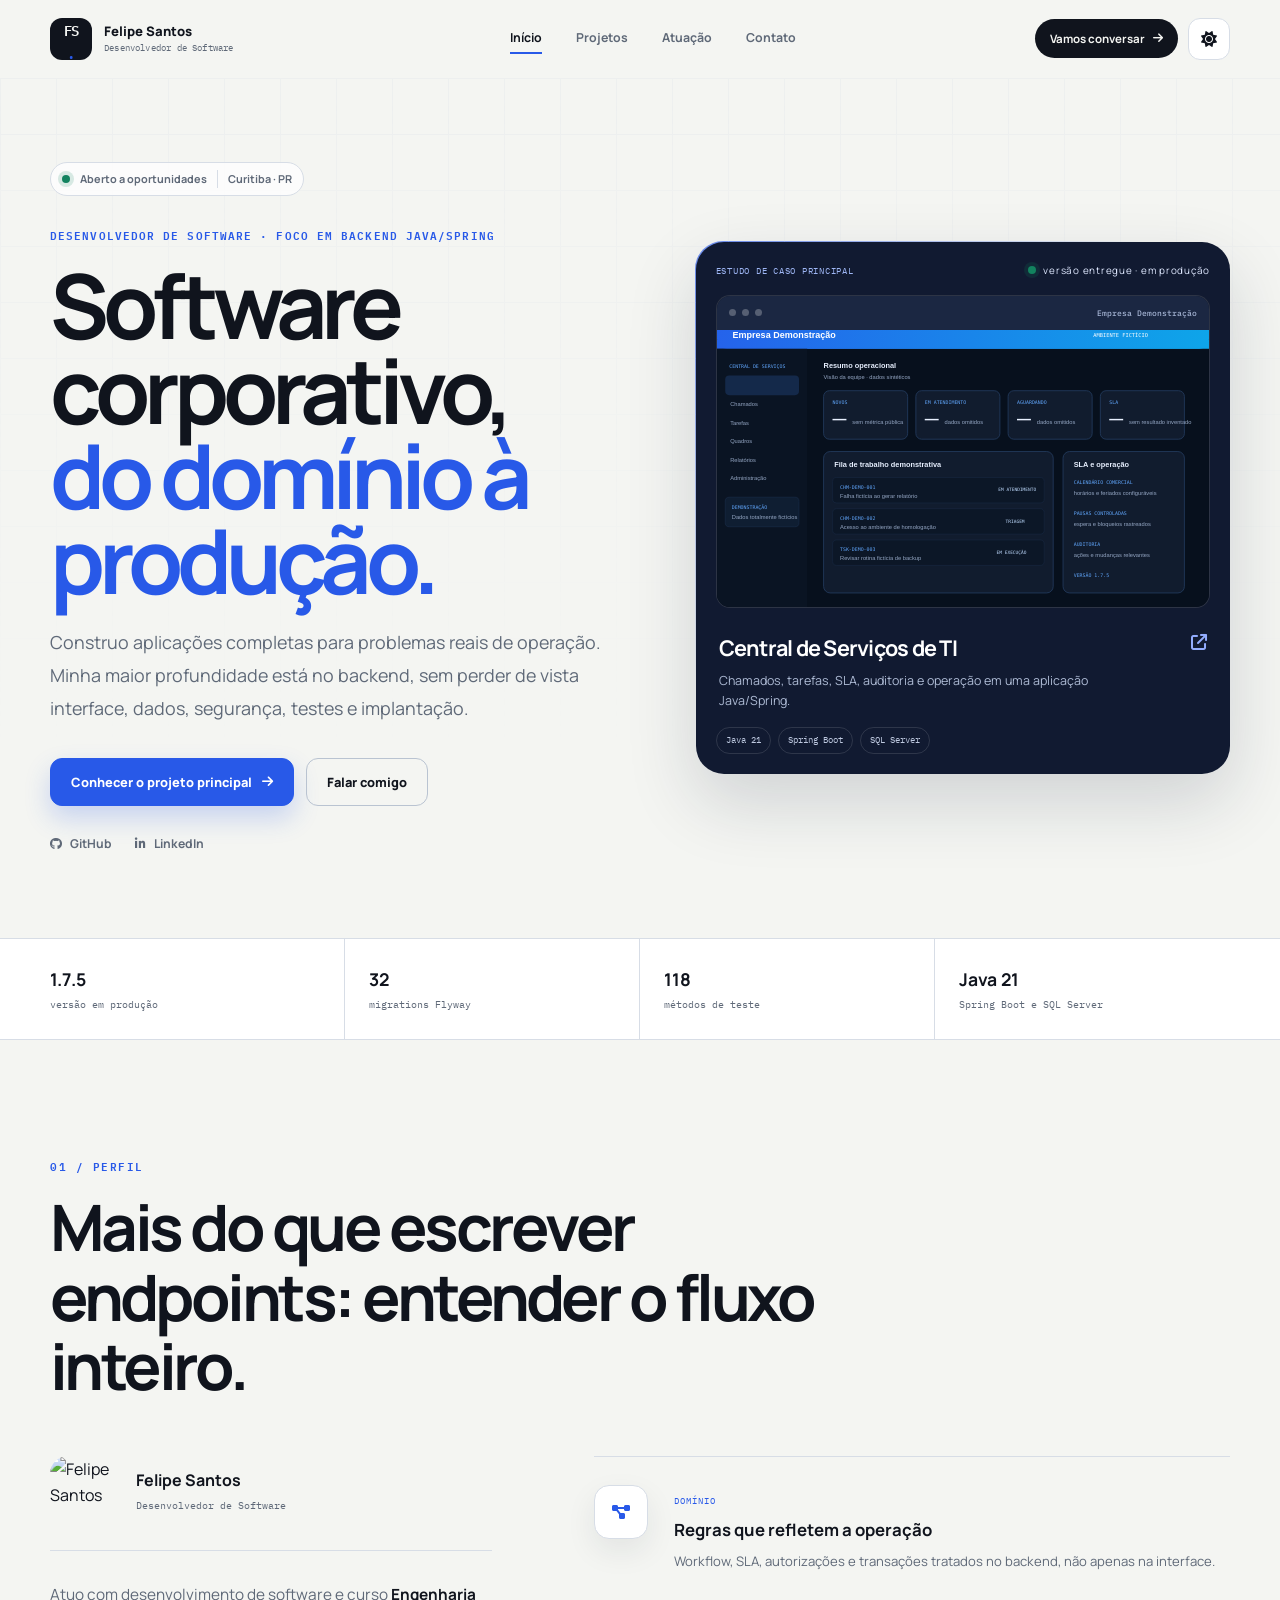
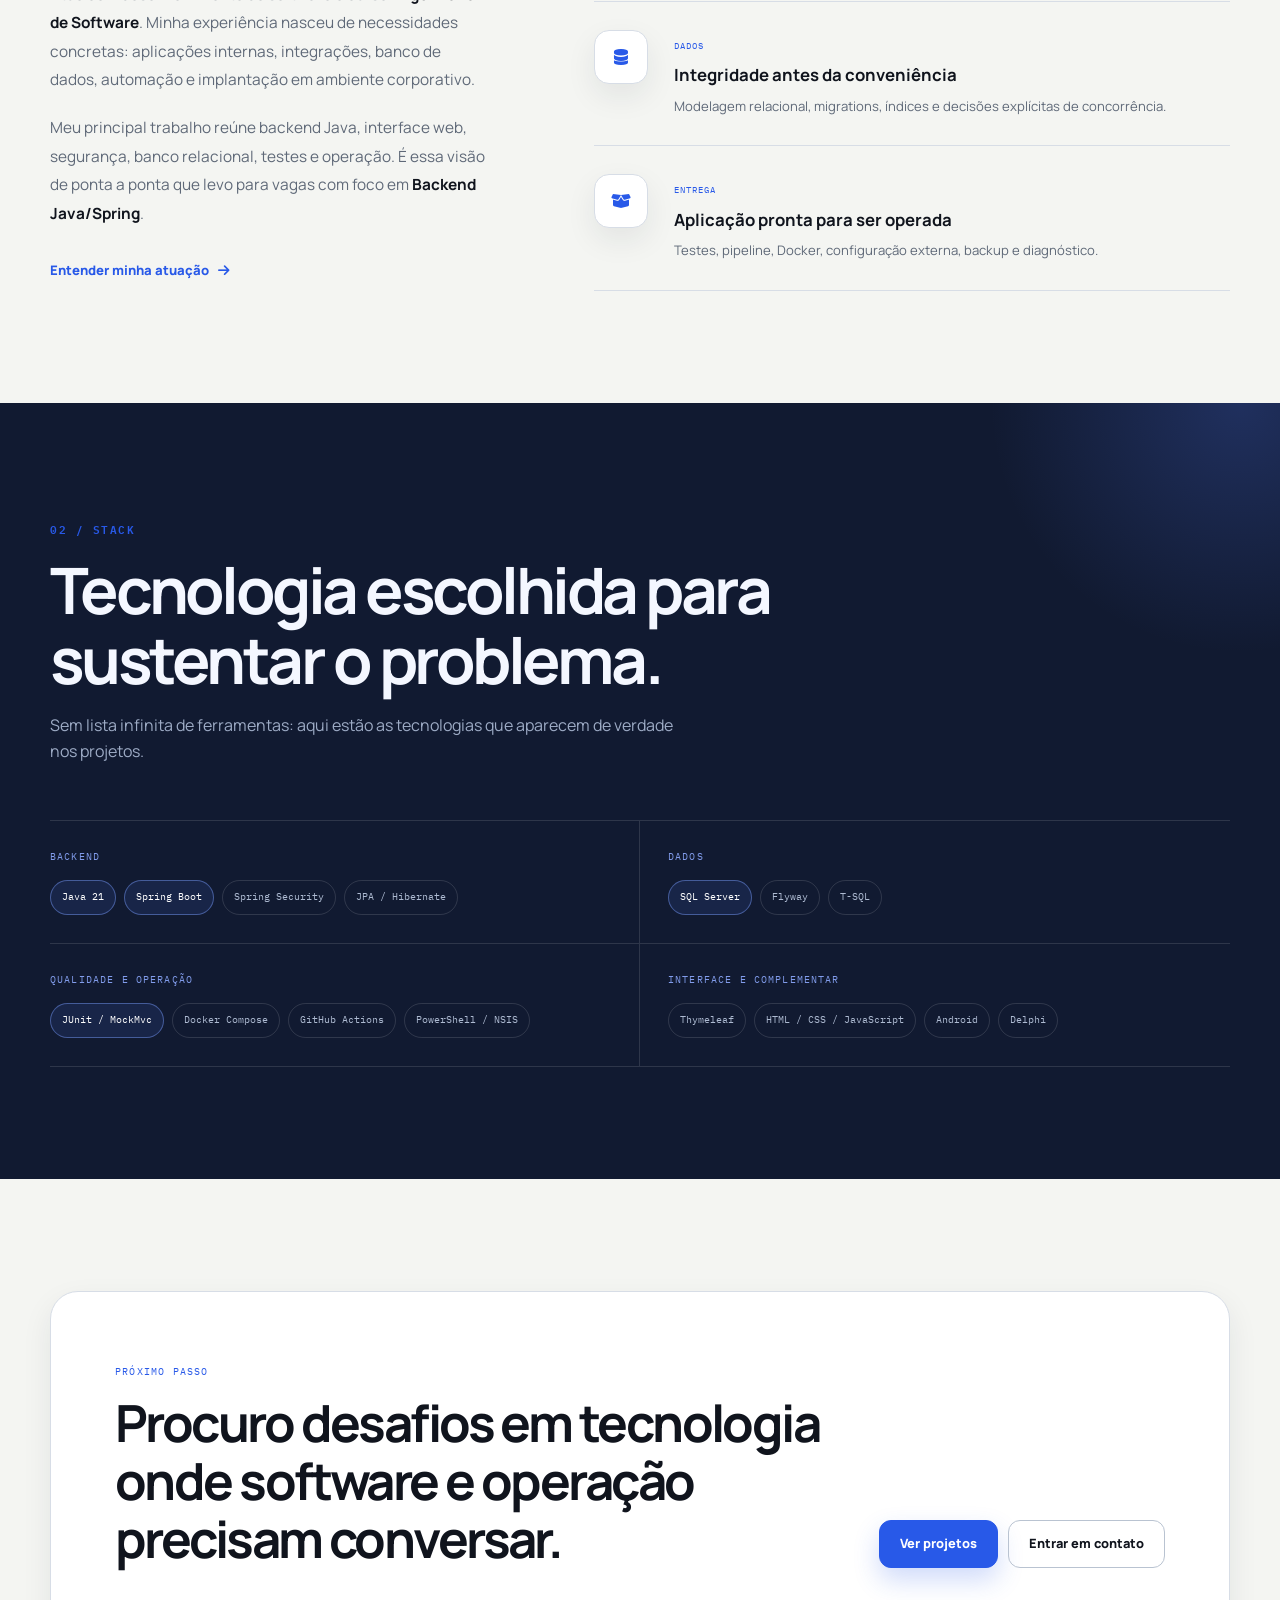
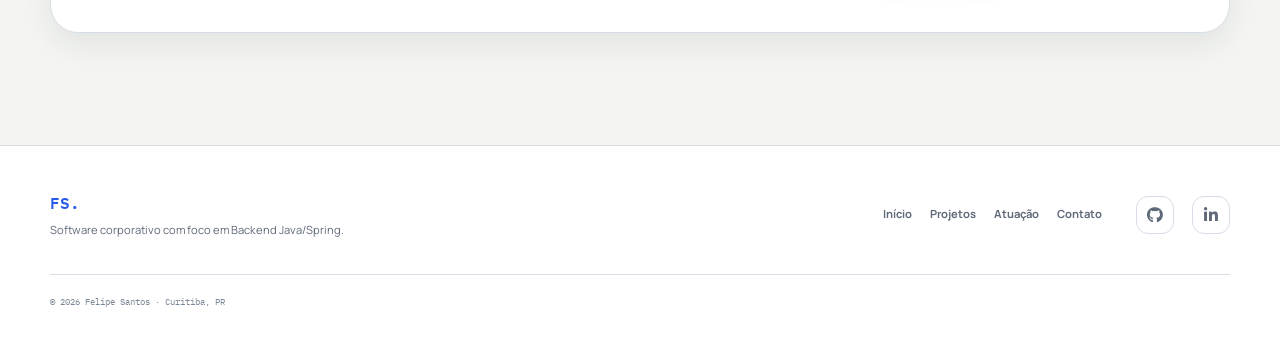
==== index.html @ 84ff6b85 "feat: redesenha portfolio com foco em projetos" ====
<!DOCTYPE html>
<html lang="pt-BR" data-theme="light">
<head>
  <meta charset="UTF-8">
  <meta name="viewport" content="width=device-width, initial-scale=1.0">
  <meta name="description" content="Felipe Santos — Desenvolvedor de Software com foco em Backend Java/Spring, sistemas corporativos, SQL Server e aplicações em produção.">
  <title>Felipe Santos · Desenvolvedor de Software</title>
  <link rel="canonical" href="https://ofelipesantos.com.br/">
  <meta property="og:title" content="Felipe Santos · Desenvolvedor de Software">
  <meta property="og:description" content="Software corporativo, do domínio à produção, com foco em Backend Java/Spring.">
  <meta property="og:type" content="website">
  <meta property="og:url" content="https://ofelipesantos.com.br/">
  <link rel="icon" type="image/png" href="assets/icons/favicon3.png">
  <link rel="preconnect" href="https://fonts.googleapis.com">
  <link rel="preconnect" href="https://fonts.gstatic.com" crossorigin>
  <link href="https://fonts.googleapis.com/css2?family=IBM+Plex+Mono:wght@400;500;600&family=Manrope:wght@400;500;600;700;800&display=swap" rel="stylesheet">
  <link rel="stylesheet" href="https://cdnjs.cloudflare.com/ajax/libs/font-awesome/6.5.0/css/all.min.css">
  <link rel="stylesheet" href="css/styles.css">
</head>
<body data-page="home">
  <header class="topnav">
    <a href="index.html" class="nav-brand" aria-label="Página inicial de Felipe Santos">
      <span class="brand-mark mono">FS<span>.</span></span>
      <span class="brand-copy">Felipe Santos<small>Desenvolvedor de Software</small></span>
    </a>
    <nav aria-label="Navegação principal">
      <ul class="nav-menu">
        <li><a href="index.html" class="nav-link" data-page="home">Início</a></li>
        <li><a href="projetos.html" class="nav-link" data-page="projetos">Projetos</a></li>
        <li><a href="servicos.html" class="nav-link" data-page="servicos">Atuação</a></li>
        <li><a href="contato.html" class="nav-link" data-page="contato">Contato</a></li>
      </ul>
    </nav>
    <div class="nav-right">
      <a href="contato.html" class="nav-cta">Vamos conversar <i class="fas fa-arrow-right"></i></a>
      <button type="button" class="theme-toggle" id="themeToggle" title="Alternar tema" aria-label="Alternar tema"><i class="fas fa-sun" id="icon-sun"></i><i class="fas fa-moon" id="icon-moon"></i></button>
      <button type="button" class="hamburger" id="hamburger" aria-label="Abrir menu" aria-controls="mobileNav"><span></span><span></span><span></span></button>
    </div>
  </header>

  <div class="mobile-nav-overlay" id="mobileNavOverlay"></div>
  <nav class="mobile-nav" id="mobileNav" aria-label="Navegação móvel">
    <div class="mobile-nav-header"><span class="brand-mark mono">FS<span>.</span></span><button type="button" class="close-mobile-nav" id="closeMobileNav" aria-label="Fechar menu">&times;</button></div>
    <ul class="mobile-nav-menu">
      <li><a href="index.html" class="mobile-nav-link" data-page="home">Início</a></li>
      <li><a href="projetos.html" class="mobile-nav-link" data-page="projetos">Projetos</a></li>
      <li><a href="servicos.html" class="mobile-nav-link" data-page="servicos">Atuação</a></li>
      <li><a href="contato.html" class="mobile-nav-link" data-page="contato">Contato</a></li>
    </ul>
    <div class="mobile-nav-footer"><span class="status-dot"></span> Aberto a oportunidades</div>
  </nav>

  <main class="main">
    <section id="home" class="hero-section">
      <div class="container">
        <div class="hero-grid">
          <div class="hero-copy fade-up">
            <div class="availability"><span class="status-dot"></span><span>Aberto a oportunidades</span><span class="availability-place">Curitiba · PR</span></div>
            <p class="hero-role mono">DESENVOLVEDOR DE SOFTWARE · FOCO EM BACKEND JAVA/SPRING</p>
            <h1 class="hero-title">Software corporativo,<br><span>do domínio à produção.</span></h1>
            <p class="hero-lead">Construo aplicações completas para problemas reais de operação. Minha maior profundidade está no backend, sem perder de vista interface, dados, segurança, testes e implantação.</p>
            <div class="hero-actions"><a href="central-servicos-ti.html" class="btn-primary">Conhecer o projeto principal <i class="fas fa-arrow-right"></i></a><a href="contato.html" class="btn-ghost">Falar comigo</a></div>
            <div class="hero-socials"><a href="https://github.com/oofelipesantos" target="_blank" rel="noopener"><i class="fab fa-github"></i> GitHub</a><a href="https://www.linkedin.com/in/oofelipesantos/" target="_blank" rel="noopener"><i class="fab fa-linkedin-in"></i> LinkedIn</a></div>
          </div>

          <a href="central-servicos-ti.html" class="hero-case fade-up delay-1" aria-label="Abrir estudo de caso da Central de Serviços de TI">
            <div class="hero-case-top"><span class="mono">ESTUDO DE CASO PRINCIPAL</span><span class="case-live"><span class="status-dot"></span> versão entregue · em produção</span></div>
            <div class="product-frame">
              <div class="product-frame-bar"><span></span><span></span><span></span><strong>Empresa Demonstração</strong></div>
              <img src="assets/central-servicos/demo-dashboard.svg" alt="Dashboard fictício da Central de Serviços de TI">
            </div>
            <div class="hero-case-content"><div><h2>Central de Serviços de TI</h2><p>Chamados, tarefas, SLA, auditoria e operação em uma aplicação Java/Spring.</p></div><i class="fas fa-arrow-up-right-from-square"></i></div>
            <div class="hero-case-tags"><span>Java 21</span><span>Spring Boot</span><span>SQL Server</span></div>
          </a>
        </div>
      </div>
    </section>

    <section class="evidence-strip" aria-label="Evidências do projeto principal">
      <div class="container evidence-strip-grid">
        <div><strong>1.7.5</strong><span>versão em produção</span></div>
        <div><strong>32</strong><span>migrations Flyway</span></div>
        <div><strong>118</strong><span>métodos de teste</span></div>
        <div><strong>Java 21</strong><span>Spring Boot e SQL Server</span></div>
      </div>
    </section>

    <section id="sobre" class="section">
      <div class="container">
        <div class="editorial-heading fade-up"><span class="section-index mono">01 / PERFIL</span><h2>Mais do que escrever endpoints: entender o fluxo inteiro.</h2></div>
        <div class="about-layout">
          <div class="about-copy fade-up">
            <div class="profile-intro"><img src="assets/profile/profile.webp" alt="Felipe Santos"><div><strong>Felipe Santos</strong><span>Desenvolvedor de Software</span></div></div>
            <p>Atuo com desenvolvimento de software e curso <strong>Engenharia de Software</strong>. Minha experiência nasceu de necessidades concretas: aplicações internas, integrações, banco de dados, automação e implantação em ambiente corporativo.</p>
            <p>Meu principal trabalho reúne backend Java, interface web, segurança, banco relacional, testes e operação. É essa visão de ponta a ponta que levo para vagas com foco em <strong>Backend Java/Spring</strong>.</p>
            <a href="servicos.html" class="text-link">Entender minha atuação <i class="fas fa-arrow-right"></i></a>
          </div>
          <div class="capability-list">
            <article class="capability-row fade-up delay-1"><div class="icon-box"><i class="fas fa-diagram-project"></i></div><div><span class="mono">DOMÍNIO</span><h3>Regras que refletem a operação</h3><p>Workflow, SLA, autorizações e transações tratados no backend, não apenas na interface.</p></div></article>
            <article class="capability-row fade-up delay-2"><div class="icon-box"><i class="fas fa-database"></i></div><div><span class="mono">DADOS</span><h3>Integridade antes da conveniência</h3><p>Modelagem relacional, migrations, índices e decisões explícitas de concorrência.</p></div></article>
            <article class="capability-row fade-up delay-3"><div class="icon-box"><i class="fas fa-box-open"></i></div><div><span class="mono">ENTREGA</span><h3>Aplicação pronta para ser operada</h3><p>Testes, pipeline, Docker, configuração externa, backup e diagnóstico.</p></div></article>
          </div>
        </div>
      </div>
    </section>

    <section id="stack" class="section section-ink">
      <div class="container">
        <div class="editorial-heading editorial-heading-light fade-up"><span class="section-index mono">02 / STACK</span><h2>Tecnologia escolhida para sustentar o problema.</h2><p>Sem lista infinita de ferramentas: aqui estão as tecnologias que aparecem de verdade nos projetos.</p></div>
        <div class="stack-badges fade-up">
          <div class="sb-group"><span class="sb-label mono">BACKEND</span><div class="sb-tags"><span class="sb-tag main">Java 21</span><span class="sb-tag main">Spring Boot</span><span class="sb-tag">Spring Security</span><span class="sb-tag">JPA / Hibernate</span></div></div>
          <div class="sb-group"><span class="sb-label mono">DADOS</span><div class="sb-tags"><span class="sb-tag main">SQL Server</span><span class="sb-tag">Flyway</span><span class="sb-tag">T-SQL</span></div></div>
          <div class="sb-group"><span class="sb-label mono">QUALIDADE E OPERAÇÃO</span><div class="sb-tags"><span class="sb-tag main">JUnit / MockMvc</span><span class="sb-tag">Docker Compose</span><span class="sb-tag">GitHub Actions</span><span class="sb-tag">PowerShell / NSIS</span></div></div>
          <div class="sb-group"><span class="sb-label mono">INTERFACE E COMPLEMENTAR</span><div class="sb-tags"><span class="sb-tag">Thymeleaf</span><span class="sb-tag">HTML / CSS / JavaScript</span><span class="sb-tag">Android</span><span class="sb-tag">Delphi</span></div></div>
        </div>
      </div>
    </section>

    <section class="section">
      <div class="container"><div class="closing-cta fade-up"><div><span class="mono">PRÓXIMO PASSO</span><h2>Procuro desafios em tecnologia onde software e operação precisam conversar.</h2></div><div class="closing-actions"><a href="projetos.html" class="btn-primary">Ver projetos</a><a href="contato.html" class="btn-ghost">Entrar em contato</a></div></div></div>
    </section>

    <footer>
      <div class="footer-inner">
        <div><div class="footer-brand mono">FS.</div><p>Software corporativo com foco em Backend Java/Spring.</p></div>
        <div class="footer-links"><a href="index.html">Início</a><a href="projetos.html">Projetos</a><a href="servicos.html">Atuação</a><a href="contato.html">Contato</a></div>
        <div class="footer-socials"><a href="https://github.com/oofelipesantos" target="_blank" rel="noopener" aria-label="GitHub"><i class="fab fa-github"></i></a><a href="https://www.linkedin.com/in/oofelipesantos/" target="_blank" rel="noopener" aria-label="LinkedIn"><i class="fab fa-linkedin-in"></i></a></div>
        <p class="footer-copy mono">© 2026 Felipe Santos · Curitiba, PR</p>
      </div>
    </footer>
  </main>

  <button type="button" id="topBtn" class="top-btn" title="Voltar ao topo" aria-label="Voltar ao topo"><i class="fas fa-arrow-up"></i></button>
  <script src="js/script.js"></script>
</body>
</html>
---- css/styles.css ----
:root {
  --bg: #f4f5f2;
  --surface: #ffffff;
  --surface-2: #e9edf3;
  --surface-3: #dde4ee;
  --ink: #10141d;
  --muted: #5f6978;
  --muted-2: #7c8796;
  --line: #d7dde6;
  --line-strong: #b9c3d1;
  --accent: #2859e8;
  --accent-strong: #173ba7;
  --accent-soft: #e6ecff;
  --navy: #111a31;
  --navy-2: #182441;
  --success: #13835f;
  --warning: #b46912;
  --shadow-sm: 0 12px 30px rgba(26, 36, 54, 0.08);
  --shadow-lg: 0 28px 70px rgba(18, 31, 55, 0.16);
  --radius-sm: 10px;
  --radius: 18px;
  --radius-lg: 28px;
  --nav-h: 78px;
  --body: 'Manrope', sans-serif;
  --mono: 'IBM Plex Mono', monospace;
  --ease: 180ms ease;
}

[data-theme="dark"] {
  --bg: #0d1118;
  --surface: #141a24;
  --surface-2: #19212e;
  --surface-3: #222c3b;
  --ink: #f3f5f9;
  --muted: #a5afbd;
  --muted-2: #7f8a9a;
  --line: #293345;
  --line-strong: #3a475c;
  --accent: #7da2ff;
  --accent-strong: #b3c8ff;
  --accent-soft: rgba(90, 129, 255, 0.13);
  --navy: #080d18;
  --navy-2: #111a2d;
  --success: #5bd3a9;
  --warning: #f2b45f;
  --shadow-sm: 0 14px 34px rgba(0, 0, 0, 0.22);
  --shadow-lg: 0 32px 80px rgba(0, 0, 0, 0.38);
}

*, *::before, *::after { box-sizing: border-box; margin: 0; padding: 0; }
html { scroll-behavior: smooth; scroll-padding-top: calc(var(--nav-h) + 28px); }
html.menu-open { overflow: hidden; }
body { min-width: 320px; background: var(--bg); color: var(--ink); font-family: var(--body); font-size: 16px; line-height: 1.65; overflow-x: hidden; transition: background 0.25s ease, color 0.25s ease; }
a { color: inherit; text-decoration: none; }
button, input, select, textarea { font: inherit; }
button { color: inherit; }
img { display: block; max-width: 100%; }
strong { color: var(--ink); font-weight: 700; }
::selection { background: var(--accent); color: #fff; }
.mono { font-family: var(--mono); }

:focus-visible { outline: 3px solid var(--accent); outline-offset: 3px; }

::-webkit-scrollbar { width: 8px; }
::-webkit-scrollbar-track { background: var(--bg); }
::-webkit-scrollbar-thumb { background: var(--line-strong); border-radius: 999px; }

.container { width: min(1180px, calc(100% - 64px)); margin: 0 auto; }
.main { padding-top: var(--nav-h); }
.section { padding: 112px 0; }
.section-soft, .section-alt { background: var(--surface-2); }

/* Navegação */
.topnav {
  position: fixed;
  inset: 0 0 auto 0;
  z-index: 800;
  height: var(--nav-h);
  display: flex;
  align-items: center;
  justify-content: space-between;
  gap: 28px;
  padding: 0 max(32px, calc((100vw - 1180px) / 2));
  background: color-mix(in srgb, var(--bg) 88%, transparent);
  border-bottom: 1px solid transparent;
  backdrop-filter: blur(18px);
  -webkit-backdrop-filter: blur(18px);
  transition: border-color var(--ease), background var(--ease);
}
.topnav.scrolled { border-color: var(--line); background: color-mix(in srgb, var(--bg) 96%, transparent); }
.nav-brand { display: inline-flex; align-items: center; gap: 12px; min-width: 220px; }
.brand-mark { width: 42px; height: 42px; border-radius: 12px; display: grid; place-items: center; background: var(--ink); color: var(--bg); font-size: 0.9rem; font-weight: 600; letter-spacing: -0.05em; }
.brand-mark span { color: var(--accent); }
.brand-copy { display: flex; flex-direction: column; font-weight: 800; font-size: 0.82rem; line-height: 1.25; }
.brand-copy small { margin-top: 3px; color: var(--muted); font-family: var(--mono); font-size: 0.57rem; font-weight: 400; letter-spacing: 0.02em; }
.nav-menu { display: flex; align-items: center; gap: 6px; list-style: none; }
.nav-link { position: relative; display: inline-flex; padding: 12px 14px; color: var(--muted); font-size: 0.77rem; font-weight: 700; }
.nav-link::after { content: ''; position: absolute; right: 14px; bottom: 7px; left: 14px; height: 2px; background: var(--accent); transform: scaleX(0); transform-origin: left; transition: transform var(--ease); }
.nav-link:hover, .nav-link.active { color: var(--ink); }
.nav-link:hover::after, .nav-link.active::after { transform: scaleX(1); }
.nav-right { display: flex; align-items: center; gap: 10px; }
.nav-cta { display: inline-flex; align-items: center; gap: 8px; padding: 10px 15px; border-radius: 999px; background: var(--ink); color: var(--bg); font-size: 0.72rem; font-weight: 700; transition: transform var(--ease), background var(--ease); }
.nav-cta:hover { transform: translateY(-2px); background: var(--accent); color: #fff; }
.theme-toggle, .hamburger { width: 42px; height: 42px; display: grid; place-items: center; background: var(--surface); border: 1px solid var(--line); border-radius: 12px; cursor: pointer; transition: border-color var(--ease), color var(--ease), transform var(--ease); }
.theme-toggle:hover, .hamburger:hover { color: var(--accent); border-color: var(--accent); transform: translateY(-1px); }
[data-theme="light"] #icon-sun { display: block; }
[data-theme="light"] #icon-moon { display: none; }
[data-theme="dark"] #icon-sun { display: none; }
[data-theme="dark"] #icon-moon { display: block; }
.hamburger { display: none; gap: 4px; align-content: center; }
.hamburger span { width: 18px; height: 1.5px; background: currentColor; border-radius: 2px; transition: transform var(--ease), opacity var(--ease); }
.hamburger.active span:nth-child(1) { transform: translateY(5.5px) rotate(45deg); }
.hamburger.active span:nth-child(2) { opacity: 0; }
.hamburger.active span:nth-child(3) { transform: translateY(-5.5px) rotate(-45deg); }

.mobile-nav-overlay { display: none; position: fixed; inset: 0; z-index: 880; background: rgba(7, 12, 22, 0.56); backdrop-filter: blur(4px); }
.mobile-nav-overlay.active { display: block; }
.mobile-nav { position: fixed; top: 0; right: -110%; z-index: 900; width: min(360px, 88vw); height: 100dvh; padding: 24px; display: flex; flex-direction: column; background: var(--surface); border-left: 1px solid var(--line); transition: right 0.28s ease; }
.mobile-nav.active { right: 0; }
.mobile-nav-header { display: flex; align-items: center; justify-content: space-between; padding-bottom: 22px; border-bottom: 1px solid var(--line); }
.close-mobile-nav { width: 42px; height: 42px; border: 0; border-radius: 12px; background: var(--surface-2); color: var(--muted); font-size: 1.5rem; cursor: pointer; }
.mobile-nav-menu { flex: 1; display: flex; flex-direction: column; justify-content: center; gap: 6px; list-style: none; }
.mobile-nav-link { display: flex; padding: 13px 4px; border-bottom: 1px solid var(--line); color: var(--muted); font-size: 1.25rem; font-weight: 700; }
.mobile-nav-link.active { color: var(--accent); }
.mobile-nav-footer { display: flex; align-items: center; gap: 9px; padding-top: 22px; color: var(--muted); font-family: var(--mono); font-size: 0.68rem; }

/* Componentes */
.status-dot { width: 8px; height: 8px; display: inline-block; flex: 0 0 auto; border-radius: 50%; background: var(--success); box-shadow: 0 0 0 4px color-mix(in srgb, var(--success) 16%, transparent); }
.btn-primary, .btn-ghost { min-height: 48px; display: inline-flex; align-items: center; justify-content: center; gap: 10px; padding: 0 20px; border-radius: 12px; font-size: 0.8rem; font-weight: 800; transition: transform var(--ease), background var(--ease), border-color var(--ease), color var(--ease), box-shadow var(--ease); }
.btn-primary { background: var(--accent); color: #fff; border: 1px solid var(--accent); box-shadow: 0 12px 26px color-mix(in srgb, var(--accent) 22%, transparent); }
.btn-primary:hover { transform: translateY(-2px); background: var(--accent-strong); border-color: var(--accent-strong); }
.btn-ghost { border: 1px solid var(--line-strong); background: transparent; color: var(--ink); }
.btn-ghost:hover { transform: translateY(-2px); border-color: var(--accent); color: var(--accent); }
.text-link { display: inline-flex; align-items: center; gap: 9px; margin-top: 12px; color: var(--accent); font-size: 0.82rem; font-weight: 800; }
.text-link i { transition: transform var(--ease); }
.text-link:hover i { transform: translateX(4px); }
.section-index { display: inline-block; color: var(--accent); font-size: 0.67rem; font-weight: 600; letter-spacing: 0.14em; }
.editorial-heading { max-width: 850px; margin-bottom: 56px; }
.editorial-heading h2 { margin-top: 14px; font-size: clamp(2.2rem, 5vw, 4.25rem); line-height: 1.08; letter-spacing: -0.055em; }
.editorial-heading p { max-width: 650px; margin-top: 18px; color: var(--muted); font-size: 1rem; }
.section-header { max-width: 850px; margin-bottom: 48px; }
.sh-num { color: var(--accent); font-size: 0.66rem; font-weight: 600; letter-spacing: 0.12em; text-transform: uppercase; }
.sh-title { margin-top: 12px; font-size: clamp(2rem, 4.5vw, 3.7rem); line-height: 1.08; letter-spacing: -0.05em; }
.sh-desc { max-width: 700px; margin-top: 15px; color: var(--muted); }
.head { font-family: var(--body); }

.fade-up { opacity: 0; transform: translateY(22px); transition: opacity 0.62s ease, transform 0.62s ease; }
.fade-up.visible { opacity: 1; transform: none; }
.delay-1 { transition-delay: 0.08s; }
.delay-2 { transition-delay: 0.16s; }
.delay-3 { transition-delay: 0.24s; }

/* Home */
.hero-section { position: relative; min-height: calc(100svh - var(--nav-h)); display: flex; align-items: center; padding: 84px 0; overflow: hidden; }
.hero-section::before { content: ''; position: absolute; inset: 0; pointer-events: none; background-image: linear-gradient(var(--line) 1px, transparent 1px), linear-gradient(90deg, var(--line) 1px, transparent 1px); background-size: 56px 56px; opacity: 0.23; mask-image: linear-gradient(to bottom, #000 0, transparent 78%); }
.hero-grid { position: relative; display: grid; grid-template-columns: minmax(0, 1.02fr) minmax(430px, 0.98fr); gap: clamp(52px, 7vw, 96px); align-items: center; }
.availability { display: inline-flex; align-items: center; gap: 10px; margin-bottom: 30px; padding: 7px 11px; border: 1px solid var(--line); border-radius: 999px; background: color-mix(in srgb, var(--surface) 75%, transparent); color: var(--muted); font-size: 0.68rem; font-weight: 700; }
.availability-place { padding-left: 10px; border-left: 1px solid var(--line); }
.hero-role { color: var(--accent); font-size: 0.68rem; font-weight: 600; letter-spacing: 0.1em; }
.hero-title { margin: 18px 0 24px; font-size: clamp(3.6rem, 7vw, 6.8rem); line-height: 0.95; letter-spacing: -0.068em; }
.hero-title span { color: var(--accent); }
.hero-lead { max-width: 630px; color: var(--muted); font-size: clamp(1rem, 1.5vw, 1.12rem); line-height: 1.82; }
.hero-actions { display: flex; flex-wrap: wrap; gap: 12px; margin-top: 34px; }
.hero-socials { display: flex; gap: 24px; margin-top: 28px; }
.hero-socials a { display: inline-flex; align-items: center; gap: 8px; color: var(--muted); font-size: 0.76rem; font-weight: 700; }
.hero-socials a:hover { color: var(--accent); }

.hero-case { position: relative; padding: 20px; border-radius: var(--radius-lg); background: var(--navy); color: #f4f7ff; box-shadow: var(--shadow-lg); transition: transform 0.28s ease, box-shadow 0.28s ease; }
.hero-case:hover { transform: translateY(-7px) rotate(-0.3deg); box-shadow: 0 38px 90px rgba(18, 31, 55, 0.25); }
.hero-case::after { content: ''; position: absolute; inset: -1px; z-index: -1; border-radius: inherit; background: linear-gradient(135deg, color-mix(in srgb, var(--accent) 70%, #fff), transparent 42%); }
.hero-case-top { display: flex; align-items: center; justify-content: space-between; gap: 16px; margin-bottom: 16px; font-size: 0.58rem; letter-spacing: 0.08em; }
.hero-case-top > span:first-child { color: #9eb6f4; }
.case-live { display: inline-flex; align-items: center; gap: 7px; color: #dfe8ff; font-size: 0.62rem; }
.product-frame { overflow: hidden; border: 1px solid rgba(255,255,255,0.13); border-radius: 14px; background: #0e1629; }
.product-frame-bar { height: 34px; display: flex; align-items: center; gap: 6px; padding: 0 12px; background: #1b2742; }
.product-frame-bar > span { width: 7px; height: 7px; border-radius: 50%; background: rgba(255,255,255,0.26); }
.product-frame-bar strong { margin-left: auto; color: #a8b7d7; font-family: var(--mono); font-size: 0.52rem; font-weight: 500; }
.product-frame img { width: 100%; height: auto; aspect-ratio: 16 / 9; object-fit: cover; }
.hero-case-content { display: flex; align-items: flex-start; justify-content: space-between; gap: 20px; padding: 22px 3px 16px; }
.hero-case-content h2 { color: #fff; font-size: 1.35rem; letter-spacing: -0.035em; }
.hero-case-content p { max-width: 380px; margin-top: 6px; color: #aebbd5; font-size: 0.78rem; line-height: 1.6; }
.hero-case-content > i { margin-top: 4px; color: #93adff; }
.hero-case-tags, .project-tags { display: flex; flex-wrap: wrap; gap: 7px; }
.hero-case-tags span { padding: 5px 9px; border: 1px solid rgba(255,255,255,0.12); border-radius: 999px; color: #bec9e0; font-family: var(--mono); font-size: 0.56rem; }

.evidence-strip { border-top: 1px solid var(--line); border-bottom: 1px solid var(--line); background: var(--surface); }
.evidence-strip-grid { display: grid; grid-template-columns: repeat(4, 1fr); }
.evidence-strip-grid > div { padding: 26px 24px; border-right: 1px solid var(--line); }
.evidence-strip-grid > div:first-child { padding-left: 0; }
.evidence-strip-grid > div:last-child { border-right: 0; }
.evidence-strip strong { display: block; font-size: 1.1rem; }
.evidence-strip span { display: block; margin-top: 3px; color: var(--muted); font-family: var(--mono); font-size: 0.6rem; }

.about-layout { display: grid; grid-template-columns: 0.82fr 1.18fr; gap: clamp(48px, 8vw, 110px); align-items: start; }
.about-copy { position: sticky; top: calc(var(--nav-h) + 32px); }
.profile-intro { display: flex; align-items: center; gap: 16px; margin-bottom: 30px; padding-bottom: 24px; border-bottom: 1px solid var(--line); }
.profile-intro img { width: 70px; height: 70px; border-radius: 18px; object-fit: cover; }
.profile-intro strong, .profile-intro span { display: block; }
.profile-intro span { margin-top: 4px; color: var(--muted); font-family: var(--mono); font-size: 0.65rem; }
.about-copy p { margin-bottom: 20px; color: var(--muted); font-size: 0.96rem; line-height: 1.85; }
.capability-list { border-top: 1px solid var(--line); }
.capability-row { display: grid; grid-template-columns: 58px 1fr; gap: 22px; padding: 28px 0; border-bottom: 1px solid var(--line); }
.icon-box { width: 54px; height: 54px; display: grid; place-items: center; border: 1px solid var(--line); border-radius: 15px; background: var(--surface); color: var(--accent); box-shadow: var(--shadow-sm); }
.capability-row span { color: var(--accent); font-size: 0.57rem; letter-spacing: 0.1em; }
.capability-row h3 { margin: 5px 0 7px; font-size: 1.05rem; }
.capability-row p { color: var(--muted); font-size: 0.82rem; }

.section-ink { position: relative; background: var(--navy); color: #f4f7ff; overflow: hidden; }
.section-ink::before { content: ''; position: absolute; width: 520px; height: 520px; right: -220px; top: -260px; border-radius: 50%; background: radial-gradient(circle, rgba(85,125,255,0.22), transparent 68%); }
.editorial-heading-light h2 { color: #f4f7ff; }
.editorial-heading-light p { color: #9dabc5; }
.stack-badges { position: relative; display: grid; grid-template-columns: repeat(2, 1fr); border-top: 1px solid rgba(255,255,255,0.12); }
.sb-group { padding: 28px 28px 28px 0; border-right: 1px solid rgba(255,255,255,0.12); border-bottom: 1px solid rgba(255,255,255,0.12); }
.sb-group:nth-child(even) { padding-right: 0; padding-left: 28px; border-right: 0; }
.sb-label { display: block; margin-bottom: 15px; color: #819ceb; font-size: 0.6rem; letter-spacing: 0.12em; }
.sb-tags { display: flex; flex-wrap: wrap; gap: 8px; }
.sb-tag { padding: 8px 11px; border: 1px solid rgba(255,255,255,0.13); border-radius: 999px; color: #aebbd2; font-family: var(--mono); font-size: 0.64rem; }
.sb-tag.main { border-color: rgba(123,160,255,0.45); background: rgba(67,104,210,0.15); color: #fff; }

.closing-cta { display: grid; grid-template-columns: 1fr auto; gap: 50px; align-items: end; padding: clamp(32px, 6vw, 64px); border: 1px solid var(--line); border-radius: var(--radius-lg); background: var(--surface); box-shadow: var(--shadow-sm); }
.closing-cta > div:first-child > span { color: var(--accent); font-size: 0.62rem; letter-spacing: 0.12em; }
.closing-cta h2 { max-width: 780px; margin-top: 12px; font-size: clamp(1.8rem, 4vw, 3.4rem); line-height: 1.13; letter-spacing: -0.05em; }
.closing-actions { display: flex; flex-wrap: wrap; gap: 10px; }

/* Cabeçalhos internos */
.page-hero { padding: 100px 0 78px; border-bottom: 1px solid var(--line); background: var(--surface); }
.page-hero-grid { display: grid; grid-template-columns: minmax(0, 1.35fr) minmax(300px, 0.65fr); gap: 70px; align-items: end; }
.page-hero h1 { max-width: 850px; margin-top: 18px; font-size: clamp(3.2rem, 7vw, 6.5rem); line-height: 0.98; letter-spacing: -0.065em; }
.page-hero-grid > p { padding-bottom: 8px; color: var(--muted); font-size: 1rem; line-height: 1.85; }

/* Projetos */
.projects-section { padding-top: 80px; }
.featured-project { display: grid; grid-template-columns: 1.18fr 0.82fr; overflow: hidden; border-radius: var(--radius-lg); background: var(--navy); color: #f5f7ff; box-shadow: var(--shadow-lg); }
.featured-project-visual { min-width: 0; padding: 32px; background: linear-gradient(145deg, #162344, #0d1426); }
.project-visual-label { display: flex; justify-content: space-between; margin-bottom: 18px; color: #8da7ed; font-size: 0.6rem; letter-spacing: 0.1em; }
.product-frame.large { box-shadow: 0 24px 44px rgba(0,0,0,0.26); }
.featured-project-copy { display: flex; flex-direction: column; justify-content: center; padding: clamp(34px, 5vw, 64px); }
.project-status { width: fit-content; display: inline-flex; align-items: center; gap: 8px; padding: 6px 9px; border-radius: 999px; font-family: var(--mono); font-size: 0.57rem; white-space: nowrap; }
.project-status > span { width: 7px; height: 7px; border-radius: 50%; }
.project-status.delivered, .project-status.completed { color: var(--success); background: color-mix(in srgb, var(--success) 10%, transparent); border: 1px solid color-mix(in srgb, var(--success) 24%, transparent); }
.project-status.delivered > span, .project-status.completed > span { background: var(--success); }
.featured-project .project-status.delivered { color: #68ddb6; border-color: rgba(104,221,182,0.26); background: rgba(104,221,182,0.08); }
.featured-project .project-status.delivered > span { background: #68ddb6; }
.project-status.progress { color: var(--warning); background: color-mix(in srgb, var(--warning) 10%, transparent); border: 1px solid color-mix(in srgb, var(--warning) 25%, transparent); }
.project-status.progress > span { background: var(--warning); }
.featured-project h2 { margin: 22px 0 14px; color: #fff; font-size: clamp(2.1rem, 4vw, 3.5rem); line-height: 1.05; letter-spacing: -0.055em; }
.featured-project-copy > p { color: #aebad2; font-size: 0.9rem; }
.project-proof { display: grid; grid-template-columns: repeat(3, 1fr); margin: 28px 0; border-top: 1px solid rgba(255,255,255,0.12); border-bottom: 1px solid rgba(255,255,255,0.12); }
.project-proof > div { padding: 16px 12px 16px 0; }
.project-proof strong, .project-proof span { display: block; }
.project-proof strong { color: #fff; font-size: 1.02rem; }
.project-proof span { margin-top: 3px; color: #8291ad; font-family: var(--mono); font-size: 0.52rem; }
.featured-project .project-tags { margin-bottom: 28px; }
.featured-project .project-tags span { border-color: rgba(255,255,255,0.13); color: #acb9d0; }
.project-tags span { padding: 5px 9px; border: 1px solid var(--line); border-radius: 999px; color: var(--muted); font-family: var(--mono); font-size: 0.57rem; }
.featured-project .btn-primary { align-self: flex-start; }
.projects-heading { display: flex; align-items: end; justify-content: space-between; gap: 40px; margin: 100px 0 36px; }
.projects-heading h2 { margin-top: 10px; font-size: clamp(2rem, 4vw, 3.6rem); letter-spacing: -0.05em; }
.projects-heading > p { max-width: 430px; color: var(--muted); }
.projects-grid { display: grid; grid-template-columns: repeat(2, 1fr); gap: 18px; }
.project-card { min-height: 380px; display: flex; flex-direction: column; padding: 30px; border: 1px solid var(--line); border-radius: var(--radius); background: var(--surface); transition: transform 0.22s ease, border-color 0.22s ease, box-shadow 0.22s ease; }
.project-card:hover { transform: translateY(-5px); border-color: var(--line-strong); box-shadow: var(--shadow-sm); }
.project-card-top { display: flex; align-items: center; justify-content: space-between; gap: 14px; margin-bottom: 38px; }
.project-icon { width: 48px; height: 48px; display: grid; place-items: center; border-radius: 14px; background: var(--accent-soft); color: var(--accent); }
.project-number { color: var(--muted-2); font-size: 0.6rem; letter-spacing: 0.1em; }
.project-card h3 { margin: 8px 0 10px; font-size: 1.45rem; letter-spacing: -0.035em; }
.project-card > p { color: var(--muted); font-size: 0.87rem; }
.project-highlight { width: fit-content; margin-top: auto; margin-bottom: 16px; padding-top: 26px; color: var(--accent); font-size: 0.73rem; font-weight: 800; }
.proof-grid { display: grid; grid-template-columns: repeat(4, 1fr); border-top: 1px solid var(--line); border-left: 1px solid var(--line); }
.proof-item { padding: 30px; border-right: 1px solid var(--line); border-bottom: 1px solid var(--line); background: var(--surface); }
.proof-item i { color: var(--accent); font-size: 1.15rem; }
.proof-item h3 { margin: 22px 0 8px; font-size: 1rem; }
.proof-item p { color: var(--muted); font-size: 0.78rem; }

/* Atuação */
.positioning-grid { display: grid; grid-template-columns: 1fr 1fr; gap: 18px; margin-bottom: 100px; }
.position-card { min-height: 330px; padding: clamp(28px, 5vw, 52px); border: 1px solid var(--line); border-radius: var(--radius-lg); background: var(--surface); }
.position-card.primary { background: var(--navy); border-color: var(--navy); color: #f5f7ff; }
.position-card > span { color: var(--accent); font-size: 0.6rem; letter-spacing: 0.11em; }
.position-card.primary > span { color: #8da7ed; }
.position-card h2 { margin: auto 0 18px; padding-top: 90px; font-size: clamp(2rem, 4vw, 3.3rem); line-height: 1.06; letter-spacing: -0.05em; }
.position-card.primary h2 { color: #fff; }
.position-card p { color: var(--muted); font-size: 0.9rem; }
.position-card.primary p { color: #aebad2; }
.services-grid { display: grid; grid-template-columns: repeat(3, 1fr); gap: 16px; }
.service-card { min-height: 300px; padding: 28px; border: 1px solid var(--line); border-radius: var(--radius); background: var(--surface); }
.service-icon { width: 50px; height: 50px; display: grid; place-items: center; margin-bottom: 40px; border-radius: 15px; background: var(--accent-soft); color: var(--accent); }
.service-card > span { color: var(--muted-2); font-size: 0.58rem; }
.service-card h3 { margin: 8px 0 10px; font-size: 1.1rem; }
.service-card p { color: var(--muted); font-size: 0.81rem; }
.process-list { position: relative; border-top: 1px solid rgba(255,255,255,0.13); }
.process-row { display: grid; grid-template-columns: 90px 0.65fr 1fr; gap: 34px; align-items: start; padding: 30px 0; border-bottom: 1px solid rgba(255,255,255,0.13); }
.process-number { color: #819ceb; font-size: 0.7rem; }
.process-row h3 { color: #fff; font-size: 1.15rem; }
.process-row p { color: #9dabc5; font-size: 0.84rem; }

/* Contato */
.contact-hero { padding-bottom: 70px; }
.contact-section { padding-top: 80px; }
.contact-grid { display: grid; grid-template-columns: 0.72fr 1.28fr; gap: 54px; align-items: start; }
.contact-aside { position: sticky; top: calc(var(--nav-h) + 34px); }
.contact-profile { display: flex; align-items: center; gap: 18px; padding-bottom: 28px; border-bottom: 1px solid var(--line); }
.contact-profile img { width: 82px; height: 82px; border-radius: 22px; object-fit: cover; }
.contact-profile h2 { font-size: 1.25rem; }
.contact-profile p { margin-top: 5px; color: var(--muted); font-size: 0.76rem; }
.contact-profile p strong { color: var(--accent); }
.contact-availability { display: flex; align-items: flex-start; gap: 13px; padding: 26px 0; border-bottom: 1px solid var(--line); }
.contact-availability .status-dot { margin-top: 8px; }
.contact-availability strong { font-size: 0.85rem; }
.contact-availability p { margin-top: 3px; color: var(--muted); font-size: 0.72rem; }
.contact-channel-list { margin-top: 16px; }
.contact-channel-list > a { display: grid; grid-template-columns: 44px 1fr auto; gap: 14px; align-items: center; padding: 15px 0; border-bottom: 1px solid var(--line); }
.contact-channel-list > a > span { width: 42px; height: 42px; display: grid; place-items: center; border-radius: 12px; background: var(--surface); border: 1px solid var(--line); color: var(--accent); }
.contact-channel-list strong, .contact-channel-list small { display: block; }
.contact-channel-list strong { font-size: 0.8rem; }
.contact-channel-list small { color: var(--muted); font-size: 0.67rem; }
.contact-channel-list > a > i { color: var(--muted-2); font-size: 0.7rem; }
.contact-note { display: flex; gap: 11px; margin-top: 26px; padding: 16px; border-radius: 13px; background: var(--accent-soft); color: var(--muted); font-size: 0.7rem; }
.contact-note i { margin-top: 4px; color: var(--accent); }
.contact-form-card { padding: clamp(28px, 5vw, 54px); border: 1px solid var(--line); border-radius: var(--radius-lg); background: var(--surface); box-shadow: var(--shadow-sm); }
.contact-form-head { margin-bottom: 34px; }
.contact-form-head > span { color: var(--accent); font-size: 0.6rem; letter-spacing: 0.11em; }
.contact-form-head h2 { margin: 10px 0 7px; font-size: clamp(1.6rem, 3vw, 2.4rem); letter-spacing: -0.045em; }
.contact-form-head p { color: var(--muted); font-size: 0.8rem; }
.form-2col { display: grid; grid-template-columns: 1fr 1fr; gap: 14px; }
.form-group { margin-bottom: 18px; }
.form-group label { display: block; margin-bottom: 7px; color: var(--muted); font-family: var(--mono); font-size: 0.62rem; font-weight: 500; }
.form-group input, .form-group select, .form-group textarea { width: 100%; border: 1px solid var(--line); border-radius: 12px; background: var(--bg); color: var(--ink); padding: 13px 14px; outline: none; font-size: 0.84rem; transition: border-color var(--ease), box-shadow var(--ease); }
.form-group input:focus, .form-group select:focus, .form-group textarea:focus { border-color: var(--accent); box-shadow: 0 0 0 3px var(--accent-soft); }
.form-group textarea { min-height: 150px; resize: vertical; }
.form-group ::placeholder { color: var(--muted-2); }
.captcha-box { margin: 8px 0 22px; }
.captcha-help { display: block; margin-top: 7px; color: var(--muted); font-family: var(--mono); font-size: 0.57rem; }
.submit-btn { min-height: 50px; display: inline-flex; align-items: center; justify-content: center; gap: 10px; padding: 0 22px; border: 0; border-radius: 12px; background: var(--accent); color: #fff; font-size: 0.82rem; font-weight: 800; cursor: pointer; transition: transform var(--ease), background var(--ease); }
.submit-btn:hover { transform: translateY(-2px); background: var(--accent-strong); }
.submit-btn:disabled { cursor: wait; opacity: 0.7; }

/* Estudo de caso */
.case-page .section { min-height: auto; }
.case-hero { position: relative; padding: 96px 0 72px; overflow: hidden; background: var(--surface); }
.case-hero::after { content: ''; position: absolute; width: 680px; height: 680px; right: -250px; top: -300px; border-radius: 50%; background: radial-gradient(circle, var(--accent-soft), transparent 68%); }
.case-back { position: relative; z-index: 1; display: inline-flex; align-items: center; gap: 9px; margin-bottom: 55px; color: var(--muted); font-size: 0.65rem; }
.case-back:hover { color: var(--accent); }
.case-hero-grid { position: relative; z-index: 1; display: grid; grid-template-columns: 1.3fr 0.7fr; gap: 80px; align-items: center; }
.case-kicker { display: flex; align-items: center; gap: 10px; color: var(--muted); font-size: 0.64rem; }
.case-title { margin: 18px 0 24px; font-size: clamp(3.6rem, 8vw, 7rem); line-height: 0.92; letter-spacing: -0.07em; }
.case-title span { color: var(--accent); }
.case-lead { max-width: 720px; color: var(--muted); font-size: 1.04rem; line-height: 1.8; }
.case-actions { display: flex; flex-wrap: wrap; gap: 10px; margin-top: 30px; }
.case-facts { overflow: hidden; border: 1px solid var(--line); border-radius: var(--radius); background: var(--bg); box-shadow: var(--shadow-sm); }
.case-fact { padding: 17px 20px; border-bottom: 1px solid var(--line); }
.case-fact:last-child { border-bottom: 0; }
.case-fact span, .case-fact strong { display: block; }
.case-fact span { color: var(--accent); font-size: 0.55rem; letter-spacing: 0.1em; text-transform: uppercase; }
.case-fact strong { margin-top: 4px; font-size: 0.78rem; }
.case-note { position: relative; z-index: 1; display: flex; gap: 12px; margin-top: 55px; padding: 18px; border: 1px solid var(--line); border-radius: 14px; background: var(--accent-soft); color: var(--muted); }
.case-note i { margin-top: 5px; color: var(--accent); }
.case-note p { font-size: 0.78rem; }
.case-index { position: sticky; top: var(--nav-h); z-index: 100; border-top: 1px solid var(--line); border-bottom: 1px solid var(--line); background: color-mix(in srgb, var(--bg) 94%, transparent); backdrop-filter: blur(15px); }
.case-index .container { display: flex; gap: 26px; overflow-x: auto; scrollbar-width: none; }
.case-index a { padding: 14px 0; color: var(--muted); font-family: var(--mono); font-size: 0.6rem; white-space: nowrap; }
.case-index a:hover { color: var(--accent); }
.case-narrow { max-width: 980px; }
.case-copy { color: var(--muted); font-size: 0.95rem; line-height: 1.9; }
.case-copy p + p { margin-top: 18px; }
.case-copy-split { display: grid; grid-template-columns: 1fr 1fr; gap: 30px; margin-top: 30px; }
.case-copy-split p + p { margin-top: 0; }
.case-problem-grid { display: grid; grid-template-columns: repeat(3, 1fr); gap: 15px; margin-top: 40px; }
.case-card { padding: 26px; border: 1px solid var(--line); border-radius: var(--radius); background: var(--surface); }
.case-card-num { color: var(--accent); font-size: 0.6rem; }
.case-card h3 { margin: 30px 0 8px; font-size: 1rem; }
.case-card p { color: var(--muted); font-size: 0.77rem; }
.case-visual { padding: 12px; border: 1px solid var(--line); border-radius: var(--radius-lg); background: var(--surface); box-shadow: var(--shadow-sm); }
.case-visual img, .case-shot img { width: 100%; height: auto; border-radius: 15px; }
.case-visual figcaption, .case-shot figcaption { padding: 12px 5px 3px; color: var(--muted); font-family: var(--mono); font-size: 0.58rem; }
.case-layer-grid { display: grid; grid-template-columns: repeat(4, 1fr); margin-top: 18px; border-left: 1px solid var(--line); border-top: 1px solid var(--line); }
.case-layer { padding: 22px; border-right: 1px solid var(--line); border-bottom: 1px solid var(--line); background: var(--surface); }
.case-layer span { color: var(--accent); font-size: 0.55rem; }
.case-layer h3 { margin: 22px 0 7px; font-size: 0.9rem; }
.case-layer p { color: var(--muted); font-size: 0.72rem; }
.decision-list { border-top: 1px solid var(--line); }
.decision-item { display: grid; grid-template-columns: 60px 1fr; gap: 24px; padding: 30px 0; border-bottom: 1px solid var(--line); }
.decision-icon { width: 56px; height: 56px; display: grid; place-items: center; border: 1px solid var(--line); border-radius: 16px; background: var(--surface); color: var(--accent); }
.decision-item span { color: var(--accent); font-size: 0.56rem; letter-spacing: 0.1em; }
.decision-item h3 { margin: 5px 0 8px; font-size: 1.08rem; }
.decision-item p { max-width: 900px; color: var(--muted); font-size: 0.82rem; }
.case-gallery { display: grid; grid-template-columns: 1fr 1fr; gap: 18px; }
.case-shot { padding: 10px; border: 1px solid var(--line); border-radius: var(--radius); background: var(--surface); }
.case-shot:first-child { grid-column: 1 / -1; }
.evidence-grid { display: grid; grid-template-columns: repeat(4, 1fr); border-top: 1px solid var(--line); border-left: 1px solid var(--line); }
.evidence-card { min-height: 140px; display: flex; flex-direction: column; justify-content: flex-end; padding: 24px; border-right: 1px solid var(--line); border-bottom: 1px solid var(--line); background: var(--surface); }
.evidence-card strong { color: var(--accent); font-family: var(--mono); font-size: 1.25rem; }
.evidence-card span { margin-top: 4px; color: var(--muted); font-size: 0.68rem; }
.case-two-cols { display: grid; grid-template-columns: 1fr 1fr; gap: 70px; }
.case-checklist { list-style: none; }
.case-checklist li { position: relative; padding: 13px 0 13px 28px; border-bottom: 1px solid var(--line); color: var(--muted); font-size: 0.79rem; }
.case-checklist li::before { content: '✓'; position: absolute; left: 0; color: var(--success); font-family: var(--mono); font-weight: 700; }
.case-checklist-muted li::before { content: '—'; color: var(--warning); }
.case-final { padding-top: 30px; }
.case-final-card { padding: clamp(36px, 7vw, 76px); border-radius: var(--radius-lg); background: var(--navy); color: #f5f7ff; text-align: center; }
.case-final-card > span { color: #8da7ed; font-size: 0.6rem; letter-spacing: 0.12em; }
.case-final-card h2 { margin: 12px 0; color: #fff; font-size: clamp(2rem, 5vw, 4rem); letter-spacing: -0.055em; }
.case-final-card p { max-width: 720px; margin: 0 auto; color: #aebad2; }
.case-final-card .case-actions { justify-content: center; }

/* Footer */
footer { border-top: 1px solid var(--line); background: var(--surface); }
.footer-inner { width: min(1180px, calc(100% - 64px)); margin: 0 auto; padding: 44px 0; display: grid; grid-template-columns: 1fr auto auto; gap: 34px; align-items: center; }
.footer-brand { color: var(--accent); font-weight: 600; }
.footer-inner > div:first-child > p { margin-top: 5px; color: var(--muted); font-size: 0.7rem; }
.footer-links, .footer-socials { display: flex; align-items: center; gap: 18px; }
.footer-links a { color: var(--muted); font-size: 0.7rem; font-weight: 700; }
.footer-links a:hover { color: var(--accent); }
.footer-socials a { width: 38px; height: 38px; display: grid; place-items: center; border: 1px solid var(--line); border-radius: 12px; color: var(--muted); }
.footer-socials a:hover { color: var(--accent); border-color: var(--accent); }
.footer-copy { grid-column: 1 / -1; padding-top: 20px; border-top: 1px solid var(--line); color: var(--muted-2); font-size: 0.56rem; }
.top-btn { position: fixed; right: 24px; bottom: 24px; z-index: 600; width: 44px; height: 44px; display: none; place-items: center; border: 1px solid var(--line); border-radius: 13px; background: var(--surface); color: var(--muted); box-shadow: var(--shadow-sm); cursor: pointer; }
.top-btn.show { display: grid; }
.top-btn:hover { color: var(--accent); border-color: var(--accent); }

@media (prefers-reduced-motion: reduce) {
  html { scroll-behavior: auto; }
  *, *::before, *::after { animation-duration: 0.01ms !important; transition-duration: 0.01ms !important; }
  .fade-up { opacity: 1; transform: none; }
}

@media (max-width: 1020px) {
  .nav-menu { display: none; }
  .hamburger { display: flex; }
  .hero-grid { grid-template-columns: 1fr; }
  .hero-copy { max-width: 800px; }
  .hero-case { max-width: 720px; }
  .about-layout { grid-template-columns: 1fr; }
  .about-copy, .contact-aside { position: static; }
  .featured-project { grid-template-columns: 1fr; }
  .featured-project-copy { padding-top: 44px; }
  .services-grid { grid-template-columns: repeat(2, 1fr); }
  .proof-grid { grid-template-columns: repeat(2, 1fr); }
  .contact-grid { grid-template-columns: 1fr; }
  .contact-aside { display: grid; grid-template-columns: 1fr 1fr; gap: 0 30px; }
  .contact-note { grid-column: 1 / -1; }
  .case-hero-grid { grid-template-columns: 1fr; }
  .case-facts { display: grid; grid-template-columns: repeat(2, 1fr); }
  .case-fact:nth-child(odd) { border-right: 1px solid var(--line); }
  .case-layer-grid { grid-template-columns: repeat(2, 1fr); }
}

@media (max-width: 760px) {
  :root { --nav-h: 68px; }
  .container, .footer-inner { width: min(100% - 36px, 1180px); }
  .topnav { padding: 0 18px; }
  .brand-copy, .nav-cta { display: none; }
  .section { padding: 78px 0; }
  .hero-section { min-height: auto; padding: 70px 0; }
  .hero-title { font-size: clamp(3rem, 14vw, 5rem); }
  .evidence-strip-grid { grid-template-columns: repeat(2, 1fr); }
  .evidence-strip-grid > div { padding: 22px 0; border-right: 0; border-bottom: 1px solid var(--line); }
  .evidence-strip-grid > div:nth-child(odd) { padding-right: 18px; border-right: 1px solid var(--line); }
  .evidence-strip-grid > div:nth-child(even) { padding-left: 18px; }
  .evidence-strip-grid > div:nth-last-child(-n+2) { border-bottom: 0; }
  .stack-badges { grid-template-columns: 1fr; }
  .sb-group, .sb-group:nth-child(even) { padding: 24px 0; border-right: 0; }
  .closing-cta { grid-template-columns: 1fr; align-items: start; }
  .page-hero { padding: 72px 0 58px; }
  .page-hero-grid { grid-template-columns: 1fr; gap: 28px; }
  .page-hero h1 { font-size: clamp(3rem, 14vw, 5rem); }
  .projects-heading { align-items: flex-start; flex-direction: column; }
  .projects-grid, .positioning-grid { grid-template-columns: 1fr; }
  .project-card { min-height: 340px; }
  .services-grid { grid-template-columns: 1fr; }
  .process-row { grid-template-columns: 58px 1fr; gap: 18px; }
  .process-row p { grid-column: 2; }
  .contact-aside { display: block; }
  .contact-form-card { padding: 28px 22px; }
  .case-hero { padding-top: 72px; }
  .case-back { margin-bottom: 40px; }
  .case-title { font-size: clamp(3.1rem, 15vw, 5.4rem); }
  .case-problem-grid, .case-copy-split, .case-two-cols { grid-template-columns: 1fr; }
  .case-layer-grid, .evidence-grid { grid-template-columns: repeat(2, 1fr); }
  .case-gallery { grid-template-columns: 1fr; }
  .case-shot:first-child { grid-column: auto; }
  .footer-inner { grid-template-columns: 1fr auto; }
  .footer-links { grid-column: 1 / -1; grid-row: 2; }
  .footer-socials { grid-column: 2; grid-row: 1; }
  .footer-copy { grid-row: 3; }
}

@media (max-width: 520px) {
  .hero-role { line-height: 1.6; }
  .hero-title { font-size: 3.15rem; }
  .hero-actions, .closing-actions { flex-direction: column; align-items: stretch; }
  .btn-primary, .btn-ghost { width: 100%; }
  .availability-place { display: none; }
  .hero-case { padding: 14px; border-radius: 20px; }
  .hero-case-top { align-items: flex-start; flex-direction: column; }
  .product-frame-bar { height: 28px; }
  .hero-case-content { padding-top: 17px; }
  .hero-case-content h2 { font-size: 1.12rem; }
  .hero-case-content p { font-size: 0.7rem; }
  .editorial-heading { margin-bottom: 38px; }
  .editorial-heading h2 { font-size: 2.35rem; }
  .capability-row { grid-template-columns: 48px 1fr; gap: 15px; }
  .icon-box { width: 46px; height: 46px; }
  .closing-cta { padding: 28px 22px; }
  .page-hero h1 { font-size: 3.15rem; }
  .featured-project-visual { padding: 20px; }
  .featured-project-copy { padding: 30px 22px; }
  .project-proof { grid-template-columns: 1fr 1fr; }
  .project-proof > div:last-child { grid-column: 1 / -1; }
  .project-card { min-height: 0; padding: 24px; }
  .project-card-top { align-items: flex-start; flex-direction: column; margin-bottom: 28px; }
  .project-highlight { margin-top: 20px; }
  .proof-grid { grid-template-columns: 1fr; }
  .position-card { min-height: 280px; }
  .position-card h2 { padding-top: 60px; }
  .form-2col { grid-template-columns: 1fr; gap: 0; }
  .h-captcha { transform: scale(0.88); transform-origin: left top; width: 270px; }
  .case-facts { grid-template-columns: 1fr; }
  .case-fact:nth-child(odd) { border-right: 0; }
  .case-layer-grid, .evidence-grid { grid-template-columns: 1fr; }
  .decision-item { grid-template-columns: 1fr; gap: 14px; }
  .case-final-card { padding: 42px 22px; }
  .footer-inner { grid-template-columns: 1fr; }
  .footer-socials { grid-column: 1; grid-row: auto; }
  .footer-links { grid-column: 1; grid-row: auto; gap: 12px; }
  .footer-copy { grid-row: auto; }
}
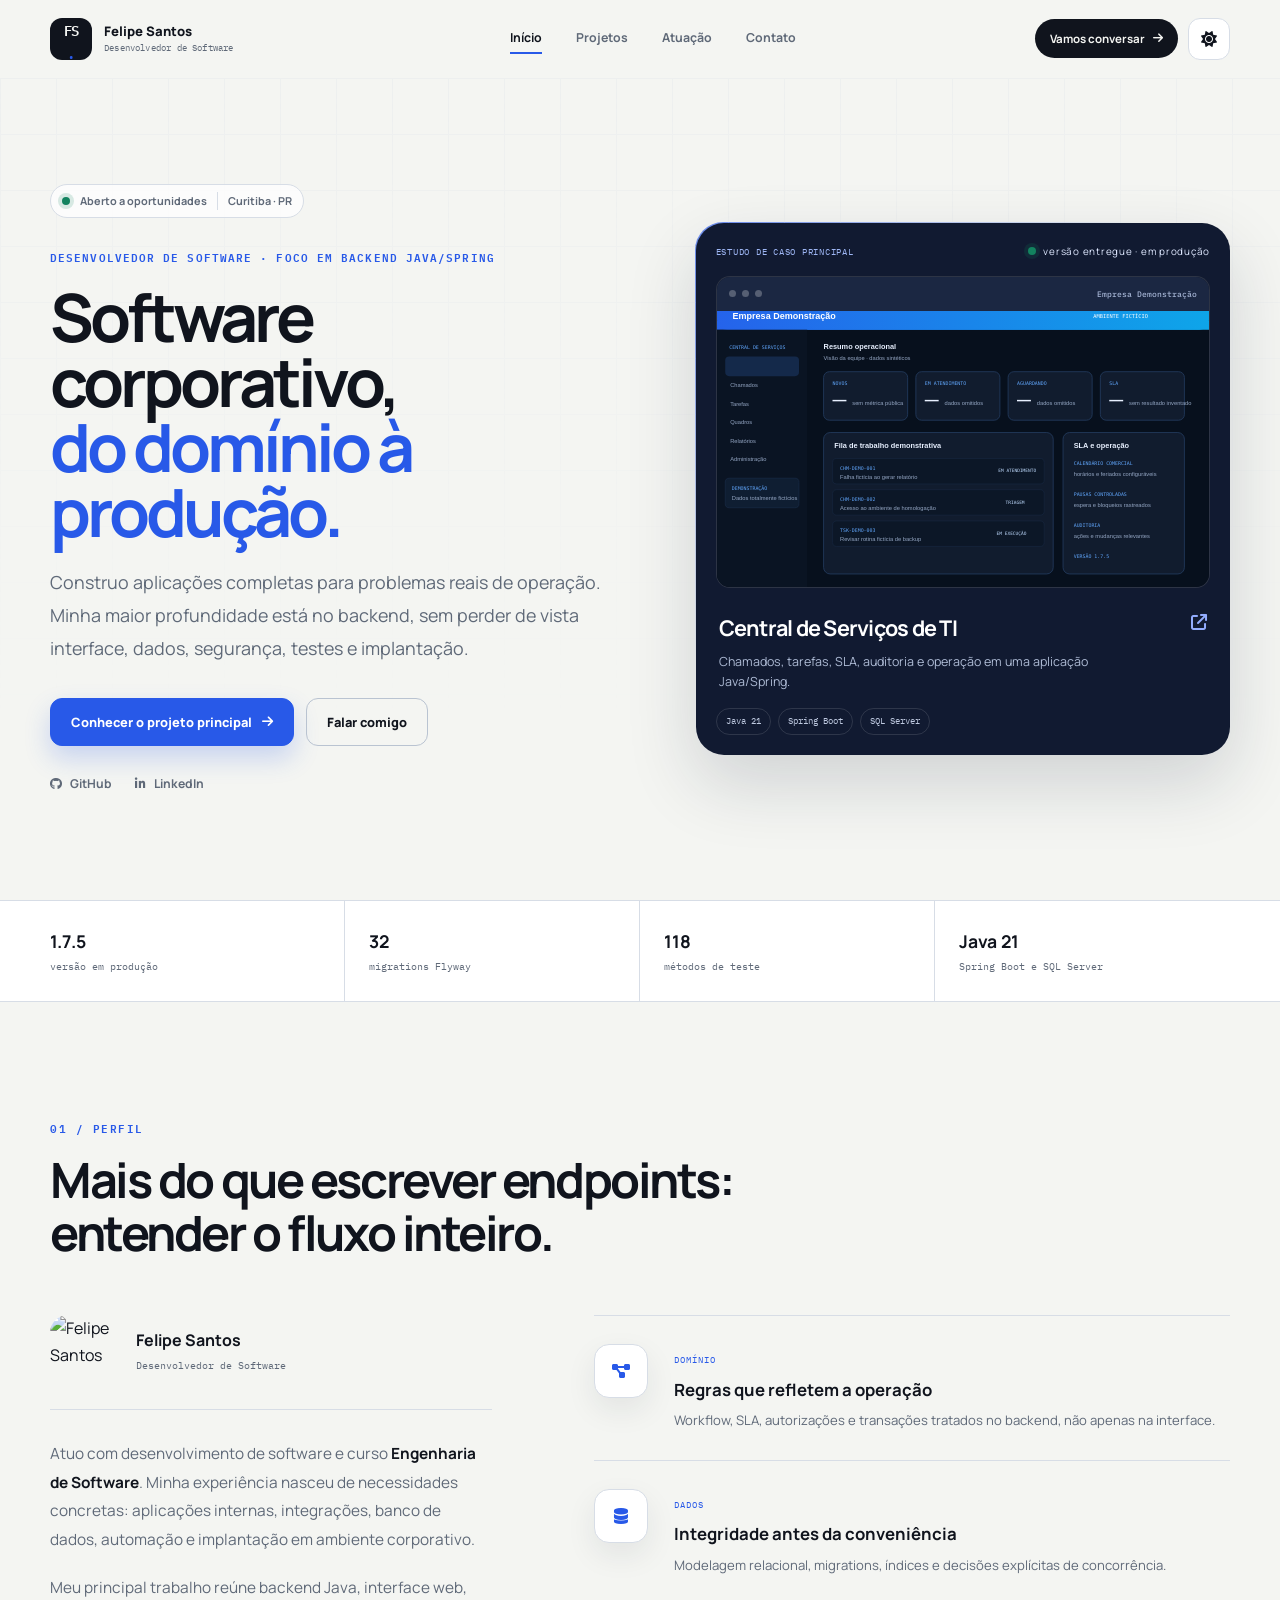
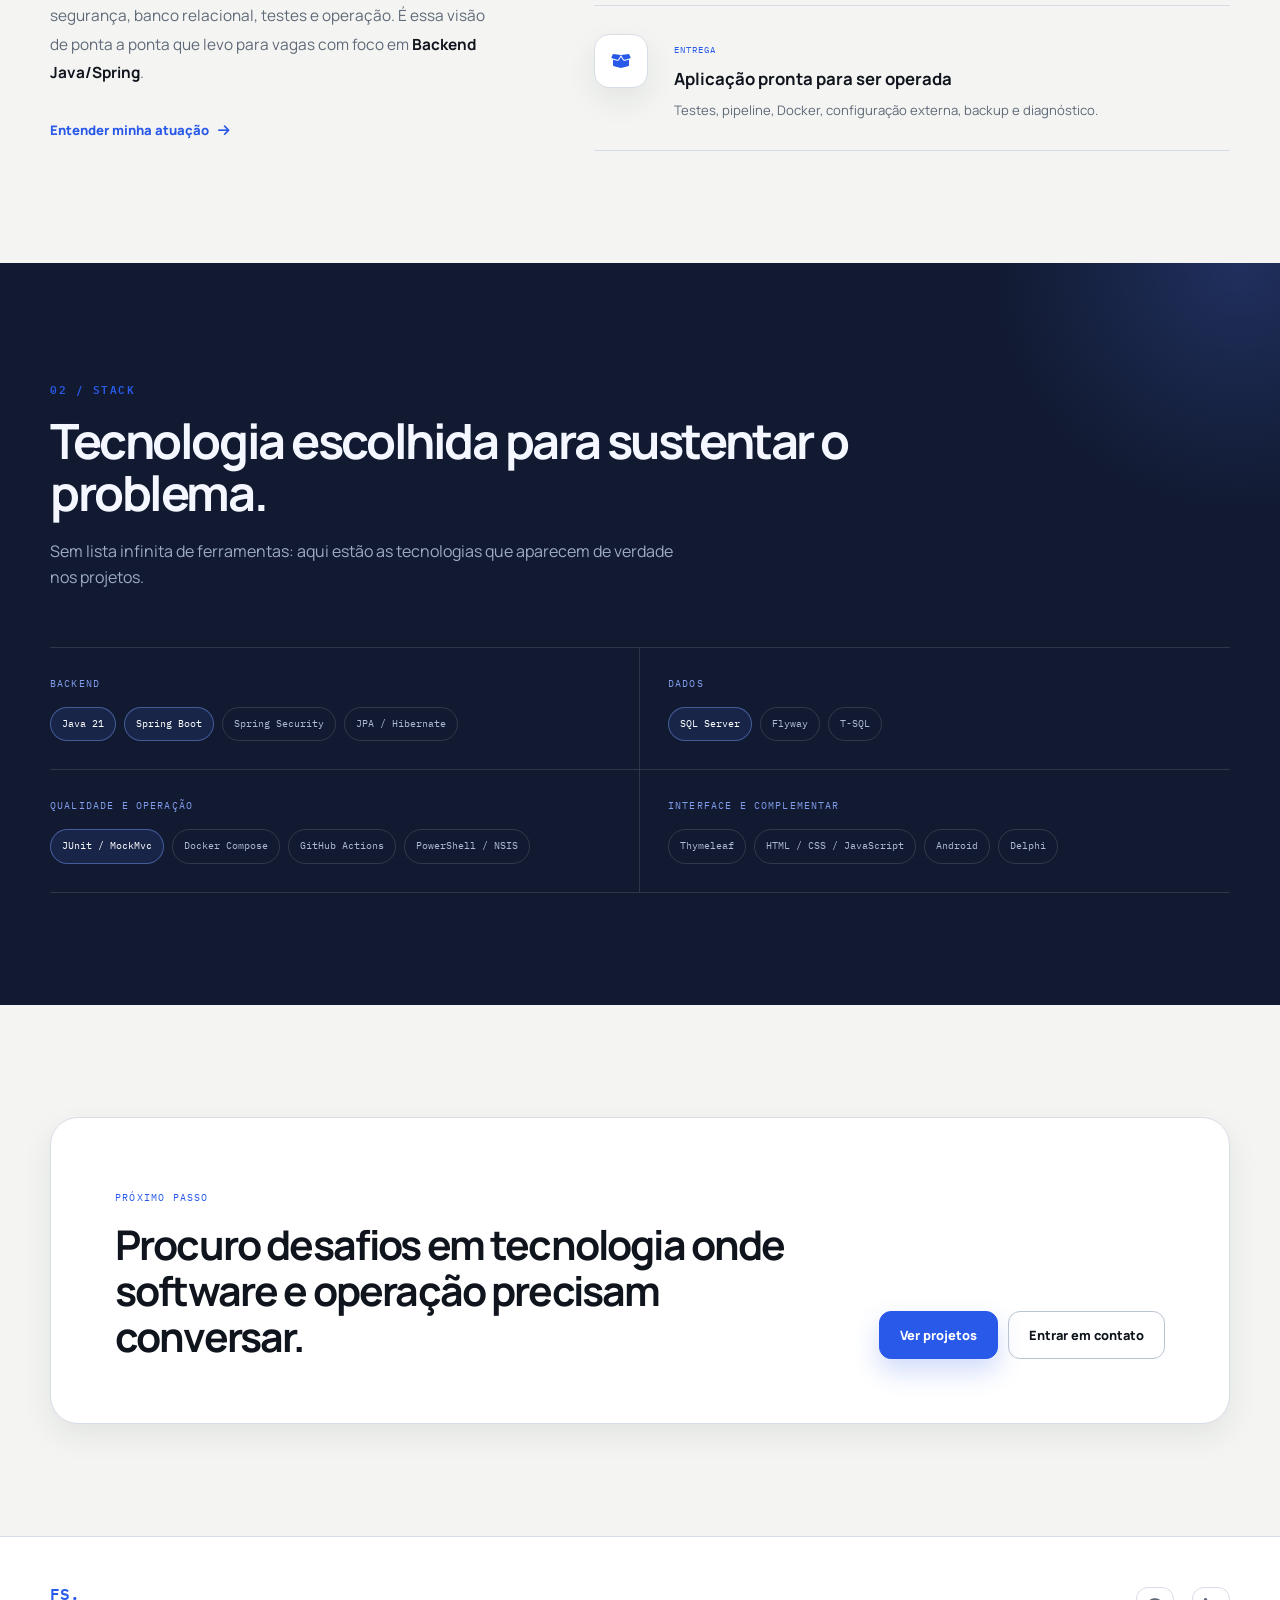
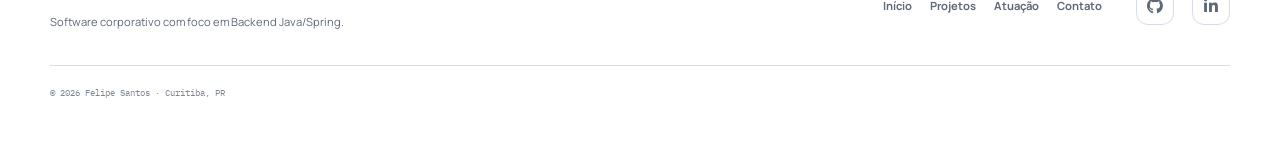
==== commit 6352ab54: "fix: reduz escala tipografica do portfolio" ====
--- a/index.html
+++ b/index.html
@@ -15,7 +15,7 @@
   <link rel="preconnect" href="https://fonts.gstatic.com" crossorigin>
   <link href="https://fonts.googleapis.com/css2?family=IBM+Plex+Mono:wght@400;500;600&family=Manrope:wght@400;500;600;700;800&display=swap" rel="stylesheet">
   <link rel="stylesheet" href="https://cdnjs.cloudflare.com/ajax/libs/font-awesome/6.5.0/css/all.min.css">
-  <link rel="stylesheet" href="css/styles.css">
+    <link rel="stylesheet" href="css/styles.css?v=5">
 </head>
 <body data-page="home">
   <header class="topnav">
@@ -131,6 +131,6 @@
   </main>
 
   <button type="button" id="topBtn" class="top-btn" title="Voltar ao topo" aria-label="Voltar ao topo"><i class="fas fa-arrow-up"></i></button>
-  <script src="js/script.js"></script>
+  <script src="js/script.js?v=4"></script>
 </body>
 </html>
--- a/css/styles.css
+++ b/css/styles.css
@@ -136,11 +136,11 @@
 .text-link:hover i { transform: translateX(4px); }
 .section-index { display: inline-block; color: var(--accent); font-size: 0.67rem; font-weight: 600; letter-spacing: 0.14em; }
 .editorial-heading { max-width: 850px; margin-bottom: 56px; }
-.editorial-heading h2 { margin-top: 14px; font-size: clamp(2.2rem, 5vw, 4.25rem); line-height: 1.08; letter-spacing: -0.055em; }
+.editorial-heading h2 { margin-top: 14px; font-size: clamp(2rem, 3.8vw, 3.4rem); line-height: 1.08; letter-spacing: -0.05em; }
 .editorial-heading p { max-width: 650px; margin-top: 18px; color: var(--muted); font-size: 1rem; }
 .section-header { max-width: 850px; margin-bottom: 48px; }
 .sh-num { color: var(--accent); font-size: 0.66rem; font-weight: 600; letter-spacing: 0.12em; text-transform: uppercase; }
-.sh-title { margin-top: 12px; font-size: clamp(2rem, 4.5vw, 3.7rem); line-height: 1.08; letter-spacing: -0.05em; }
+.sh-title { margin-top: 12px; font-size: clamp(1.9rem, 3.6vw, 3.15rem); line-height: 1.08; letter-spacing: -0.045em; }
 .sh-desc { max-width: 700px; margin-top: 15px; color: var(--muted); }
 .head { font-family: var(--body); }
 
@@ -151,13 +151,13 @@
 .delay-3 { transition-delay: 0.24s; }
 
 /* Home */
-.hero-section { position: relative; min-height: calc(100svh - var(--nav-h)); display: flex; align-items: center; padding: 84px 0; overflow: hidden; }
+.hero-section { position: relative; min-height: calc(100svh - var(--nav-h)); display: flex; align-items: center; padding: 68px 0; overflow: hidden; }
 .hero-section::before { content: ''; position: absolute; inset: 0; pointer-events: none; background-image: linear-gradient(var(--line) 1px, transparent 1px), linear-gradient(90deg, var(--line) 1px, transparent 1px); background-size: 56px 56px; opacity: 0.23; mask-image: linear-gradient(to bottom, #000 0, transparent 78%); }
 .hero-grid { position: relative; display: grid; grid-template-columns: minmax(0, 1.02fr) minmax(430px, 0.98fr); gap: clamp(52px, 7vw, 96px); align-items: center; }
 .availability { display: inline-flex; align-items: center; gap: 10px; margin-bottom: 30px; padding: 7px 11px; border: 1px solid var(--line); border-radius: 999px; background: color-mix(in srgb, var(--surface) 75%, transparent); color: var(--muted); font-size: 0.68rem; font-weight: 700; }
 .availability-place { padding-left: 10px; border-left: 1px solid var(--line); }
 .hero-role { color: var(--accent); font-size: 0.68rem; font-weight: 600; letter-spacing: 0.1em; }
-.hero-title { margin: 18px 0 24px; font-size: clamp(3.6rem, 7vw, 6.8rem); line-height: 0.95; letter-spacing: -0.068em; }
+.hero-title { margin: 18px 0 22px; font-size: clamp(3.1rem, 5.2vw, 5.2rem); line-height: 0.98; letter-spacing: -0.06em; }
 .hero-title span { color: var(--accent); }
 .hero-lead { max-width: 630px; color: var(--muted); font-size: clamp(1rem, 1.5vw, 1.12rem); line-height: 1.82; }
 .hero-actions { display: flex; flex-wrap: wrap; gap: 12px; margin-top: 34px; }
@@ -219,13 +219,13 @@
 
 .closing-cta { display: grid; grid-template-columns: 1fr auto; gap: 50px; align-items: end; padding: clamp(32px, 6vw, 64px); border: 1px solid var(--line); border-radius: var(--radius-lg); background: var(--surface); box-shadow: var(--shadow-sm); }
 .closing-cta > div:first-child > span { color: var(--accent); font-size: 0.62rem; letter-spacing: 0.12em; }
-.closing-cta h2 { max-width: 780px; margin-top: 12px; font-size: clamp(1.8rem, 4vw, 3.4rem); line-height: 1.13; letter-spacing: -0.05em; }
+.closing-cta h2 { max-width: 780px; margin-top: 12px; font-size: clamp(1.75rem, 3.2vw, 2.9rem); line-height: 1.13; letter-spacing: -0.045em; }
 .closing-actions { display: flex; flex-wrap: wrap; gap: 10px; }
 
 /* Cabeçalhos internos */
-.page-hero { padding: 100px 0 78px; border-bottom: 1px solid var(--line); background: var(--surface); }
+.page-hero { padding: 76px 0 64px; border-bottom: 1px solid var(--line); background: var(--surface); }
 .page-hero-grid { display: grid; grid-template-columns: minmax(0, 1.35fr) minmax(300px, 0.65fr); gap: 70px; align-items: end; }
-.page-hero h1 { max-width: 850px; margin-top: 18px; font-size: clamp(3.2rem, 7vw, 6.5rem); line-height: 0.98; letter-spacing: -0.065em; }
+.page-hero h1 { max-width: 850px; margin-top: 18px; font-size: clamp(2.8rem, 5.2vw, 4.9rem); line-height: 1; letter-spacing: -0.058em; }
 .page-hero-grid > p { padding-bottom: 8px; color: var(--muted); font-size: 1rem; line-height: 1.85; }
 
 /* Projetos */
@@ -243,7 +243,7 @@
 .featured-project .project-status.delivered > span { background: #68ddb6; }
 .project-status.progress { color: var(--warning); background: color-mix(in srgb, var(--warning) 10%, transparent); border: 1px solid color-mix(in srgb, var(--warning) 25%, transparent); }
 .project-status.progress > span { background: var(--warning); }
-.featured-project h2 { margin: 22px 0 14px; color: #fff; font-size: clamp(2.1rem, 4vw, 3.5rem); line-height: 1.05; letter-spacing: -0.055em; }
+.featured-project h2 { margin: 22px 0 14px; color: #fff; font-size: clamp(2rem, 3.3vw, 3rem); line-height: 1.07; letter-spacing: -0.05em; }
 .featured-project-copy > p { color: #aebad2; font-size: 0.9rem; }
 .project-proof { display: grid; grid-template-columns: repeat(3, 1fr); margin: 28px 0; border-top: 1px solid rgba(255,255,255,0.12); border-bottom: 1px solid rgba(255,255,255,0.12); }
 .project-proof > div { padding: 16px 12px 16px 0; }
@@ -255,7 +255,7 @@
 .project-tags span { padding: 5px 9px; border: 1px solid var(--line); border-radius: 999px; color: var(--muted); font-family: var(--mono); font-size: 0.57rem; }
 .featured-project .btn-primary { align-self: flex-start; }
 .projects-heading { display: flex; align-items: end; justify-content: space-between; gap: 40px; margin: 100px 0 36px; }
-.projects-heading h2 { margin-top: 10px; font-size: clamp(2rem, 4vw, 3.6rem); letter-spacing: -0.05em; }
+.projects-heading h2 { margin-top: 10px; font-size: clamp(1.9rem, 3.2vw, 3rem); letter-spacing: -0.045em; }
 .projects-heading > p { max-width: 430px; color: var(--muted); }
 .projects-grid { display: grid; grid-template-columns: repeat(2, 1fr); gap: 18px; }
 .project-card { min-height: 380px; display: flex; flex-direction: column; padding: 30px; border: 1px solid var(--line); border-radius: var(--radius); background: var(--surface); transition: transform 0.22s ease, border-color 0.22s ease, box-shadow 0.22s ease; }
@@ -278,7 +278,7 @@
 .position-card.primary { background: var(--navy); border-color: var(--navy); color: #f5f7ff; }
 .position-card > span { color: var(--accent); font-size: 0.6rem; letter-spacing: 0.11em; }
 .position-card.primary > span { color: #8da7ed; }
-.position-card h2 { margin: auto 0 18px; padding-top: 90px; font-size: clamp(2rem, 4vw, 3.3rem); line-height: 1.06; letter-spacing: -0.05em; }
+.position-card h2 { margin: auto 0 18px; padding-top: 72px; font-size: clamp(1.9rem, 3.2vw, 2.85rem); line-height: 1.08; letter-spacing: -0.045em; }
 .position-card.primary h2 { color: #fff; }
 .position-card p { color: var(--muted); font-size: 0.9rem; }
 .position-card.primary p { color: #aebad2; }
@@ -343,7 +343,7 @@
 .case-back:hover { color: var(--accent); }
 .case-hero-grid { position: relative; z-index: 1; display: grid; grid-template-columns: 1.3fr 0.7fr; gap: 80px; align-items: center; }
 .case-kicker { display: flex; align-items: center; gap: 10px; color: var(--muted); font-size: 0.64rem; }
-.case-title { margin: 18px 0 24px; font-size: clamp(3.6rem, 8vw, 7rem); line-height: 0.92; letter-spacing: -0.07em; }
+.case-title { margin: 18px 0 24px; font-size: clamp(3.1rem, 6vw, 5.6rem); line-height: 0.96; letter-spacing: -0.062em; }
 .case-title span { color: var(--accent); }
 .case-lead { max-width: 720px; color: var(--muted); font-size: 1.04rem; line-height: 1.8; }
 .case-actions { display: flex; flex-wrap: wrap; gap: 10px; margin-top: 30px; }
@@ -399,7 +399,7 @@
 .case-final { padding-top: 30px; }
 .case-final-card { padding: clamp(36px, 7vw, 76px); border-radius: var(--radius-lg); background: var(--navy); color: #f5f7ff; text-align: center; }
 .case-final-card > span { color: #8da7ed; font-size: 0.6rem; letter-spacing: 0.12em; }
-.case-final-card h2 { margin: 12px 0; color: #fff; font-size: clamp(2rem, 5vw, 4rem); letter-spacing: -0.055em; }
+.case-final-card h2 { margin: 12px 0; color: #fff; font-size: clamp(1.9rem, 3.8vw, 3.25rem); letter-spacing: -0.05em; }
 .case-final-card p { max-width: 720px; margin: 0 auto; color: #aebad2; }
 .case-final-card .case-actions { justify-content: center; }
 
@@ -452,7 +452,7 @@
   .brand-copy, .nav-cta { display: none; }
   .section { padding: 78px 0; }
   .hero-section { min-height: auto; padding: 70px 0; }
-  .hero-title { font-size: clamp(3rem, 14vw, 5rem); }
+  .hero-title { font-size: clamp(2.8rem, 11vw, 4.25rem); }
   .evidence-strip-grid { grid-template-columns: repeat(2, 1fr); }
   .evidence-strip-grid > div { padding: 22px 0; border-right: 0; border-bottom: 1px solid var(--line); }
   .evidence-strip-grid > div:nth-child(odd) { padding-right: 18px; border-right: 1px solid var(--line); }
@@ -461,9 +461,9 @@
   .stack-badges { grid-template-columns: 1fr; }
   .sb-group, .sb-group:nth-child(even) { padding: 24px 0; border-right: 0; }
   .closing-cta { grid-template-columns: 1fr; align-items: start; }
-  .page-hero { padding: 72px 0 58px; }
+  .page-hero { padding: 60px 0 50px; }
   .page-hero-grid { grid-template-columns: 1fr; gap: 28px; }
-  .page-hero h1 { font-size: clamp(3rem, 14vw, 5rem); }
+  .page-hero h1 { font-size: clamp(2.65rem, 11vw, 4.1rem); }
   .projects-heading { align-items: flex-start; flex-direction: column; }
   .projects-grid, .positioning-grid { grid-template-columns: 1fr; }
   .project-card { min-height: 340px; }
@@ -474,7 +474,7 @@
   .contact-form-card { padding: 28px 22px; }
   .case-hero { padding-top: 72px; }
   .case-back { margin-bottom: 40px; }
-  .case-title { font-size: clamp(3.1rem, 15vw, 5.4rem); }
+  .case-title { font-size: clamp(2.8rem, 12vw, 4.5rem); }
   .case-problem-grid, .case-copy-split, .case-two-cols { grid-template-columns: 1fr; }
   .case-layer-grid, .evidence-grid { grid-template-columns: repeat(2, 1fr); }
   .case-gallery { grid-template-columns: 1fr; }
@@ -487,7 +487,7 @@
 
 @media (max-width: 520px) {
   .hero-role { line-height: 1.6; }
-  .hero-title { font-size: 3.15rem; }
+  .hero-title { font-size: 2.75rem; }
   .hero-actions, .closing-actions { flex-direction: column; align-items: stretch; }
   .btn-primary, .btn-ghost { width: 100%; }
   .availability-place { display: none; }
@@ -498,11 +498,11 @@
   .hero-case-content h2 { font-size: 1.12rem; }
   .hero-case-content p { font-size: 0.7rem; }
   .editorial-heading { margin-bottom: 38px; }
-  .editorial-heading h2 { font-size: 2.35rem; }
+  .editorial-heading h2 { font-size: 2.1rem; }
   .capability-row { grid-template-columns: 48px 1fr; gap: 15px; }
   .icon-box { width: 46px; height: 46px; }
   .closing-cta { padding: 28px 22px; }
-  .page-hero h1 { font-size: 3.15rem; }
+  .page-hero h1 { font-size: 2.65rem; }
   .featured-project-visual { padding: 20px; }
   .featured-project-copy { padding: 30px 22px; }
   .project-proof { grid-template-columns: 1fr 1fr; }
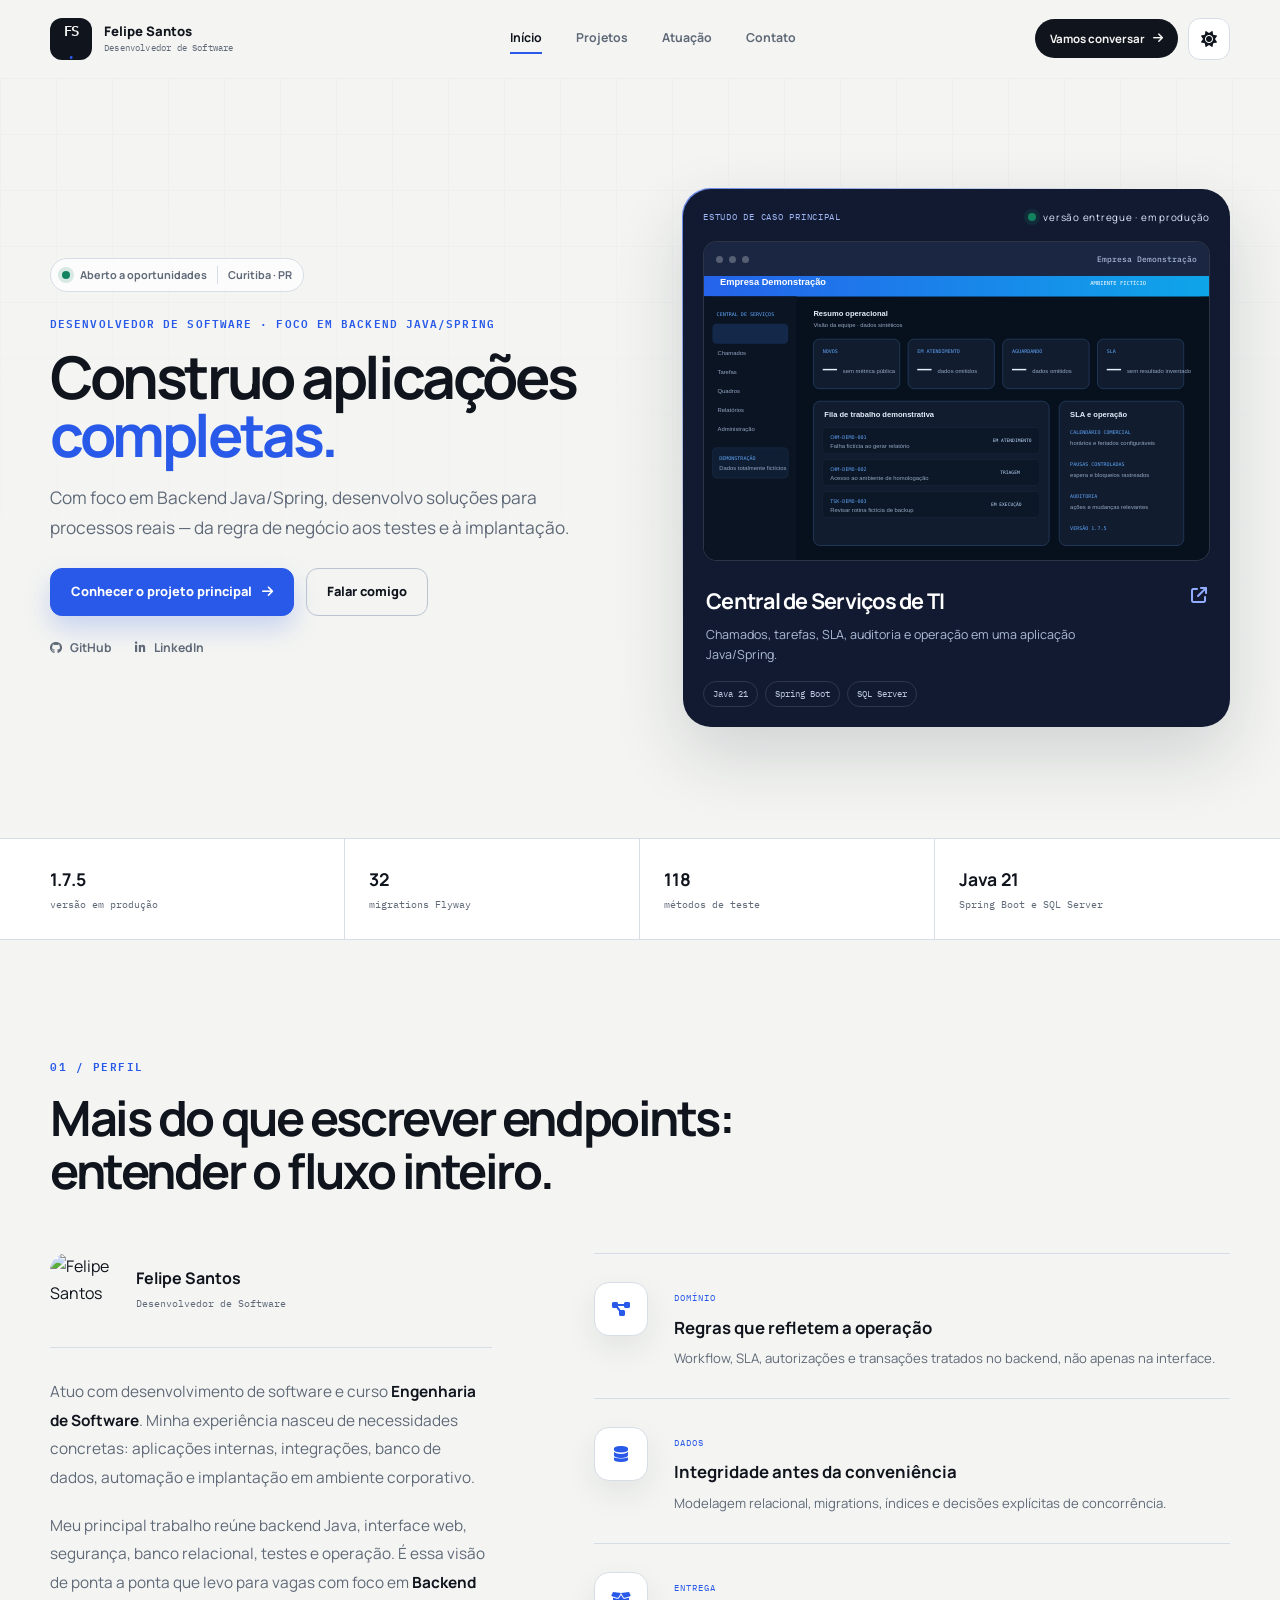
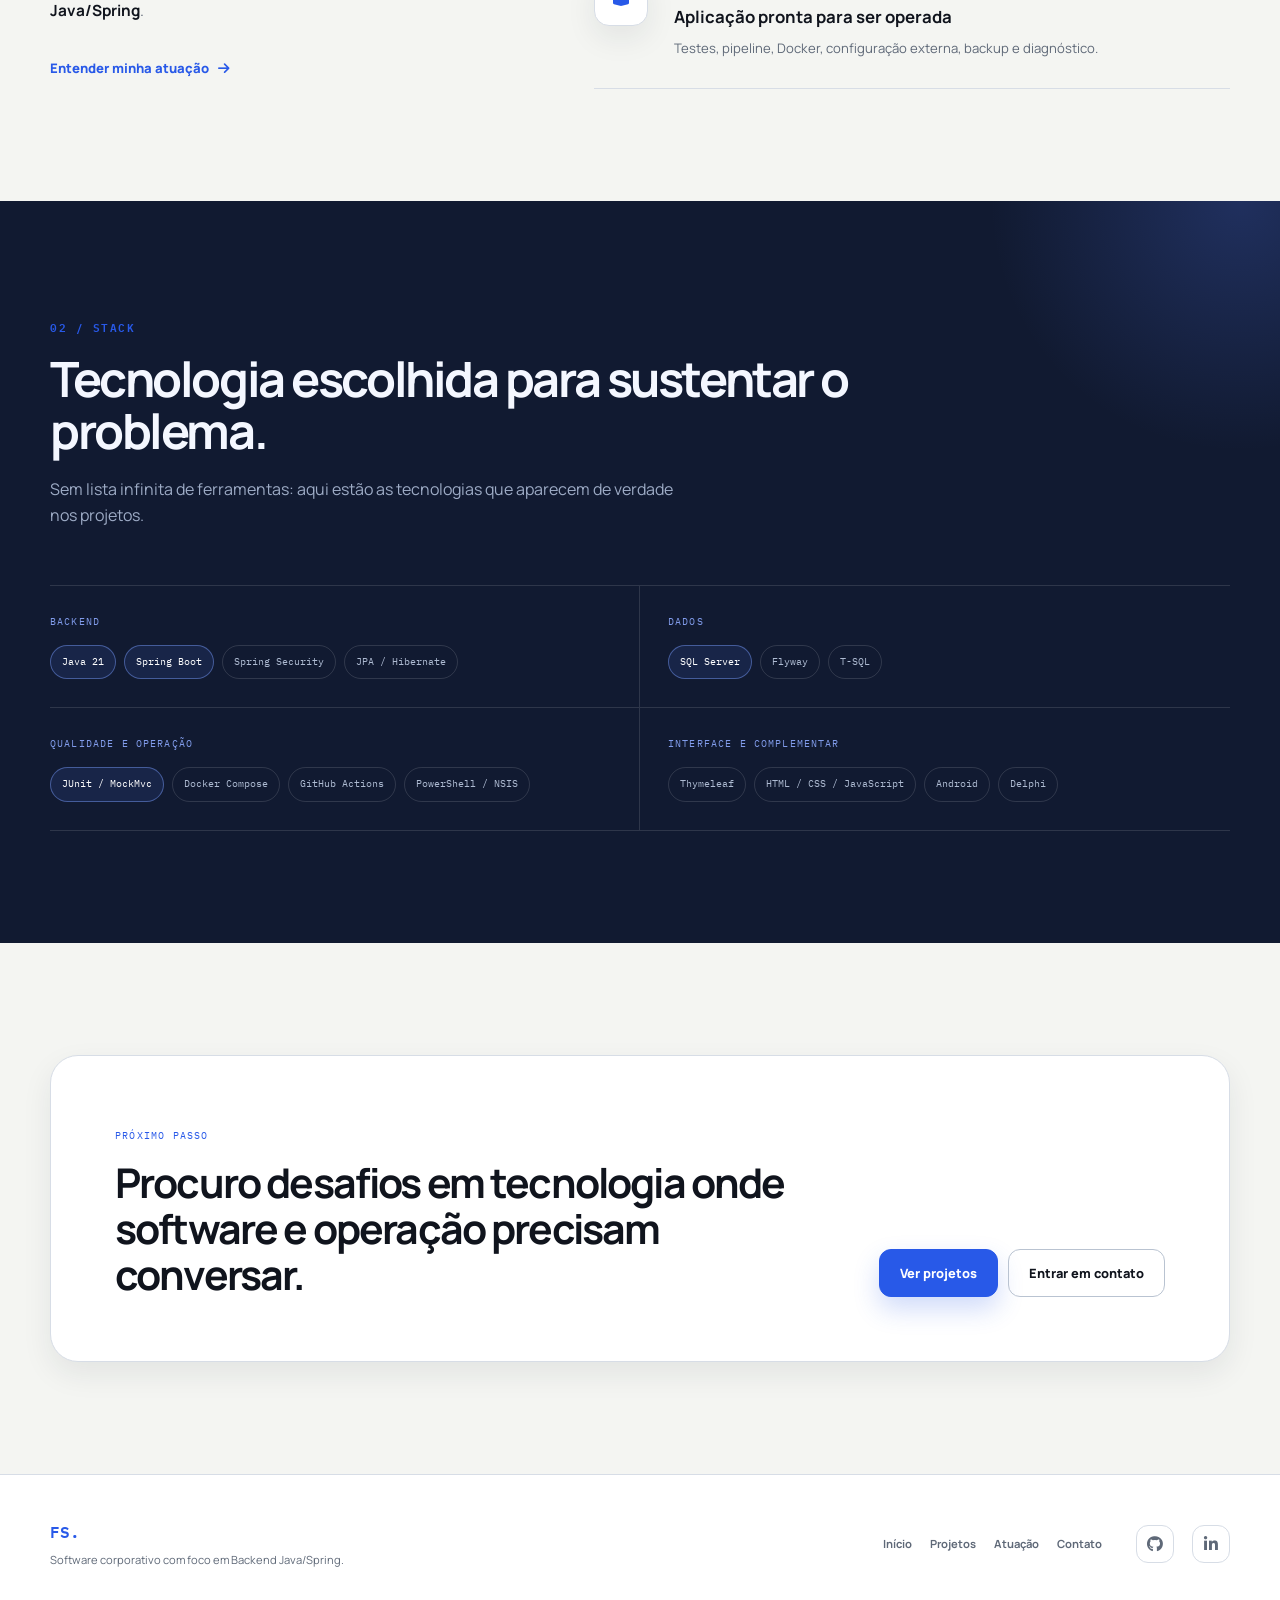
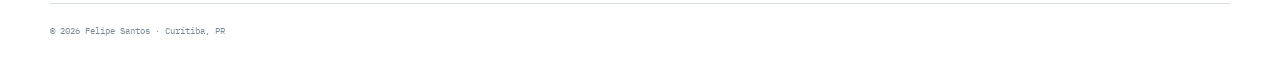
==== commit 6d735d04: "fix: compacta abertura e simplifica mensagem" ====
--- a/index.html
+++ b/index.html
@@ -7,7 +7,7 @@
   <title>Felipe Santos · Desenvolvedor de Software</title>
   <link rel="canonical" href="https://ofelipesantos.com.br/">
   <meta property="og:title" content="Felipe Santos · Desenvolvedor de Software">
-  <meta property="og:description" content="Software corporativo, do domínio à produção, com foco em Backend Java/Spring.">
+  <meta property="og:description" content="Aplicações completas com foco em Backend Java/Spring, da regra de negócio à implantação.">
   <meta property="og:type" content="website">
   <meta property="og:url" content="https://ofelipesantos.com.br/">
   <link rel="icon" type="image/png" href="assets/icons/favicon3.png">
@@ -15,7 +15,7 @@
   <link rel="preconnect" href="https://fonts.gstatic.com" crossorigin>
   <link href="https://fonts.googleapis.com/css2?family=IBM+Plex+Mono:wght@400;500;600&family=Manrope:wght@400;500;600;700;800&display=swap" rel="stylesheet">
   <link rel="stylesheet" href="https://cdnjs.cloudflare.com/ajax/libs/font-awesome/6.5.0/css/all.min.css">
-    <link rel="stylesheet" href="css/styles.css?v=5">
+    <link rel="stylesheet" href="css/styles.css?v=6">
 </head>
 <body data-page="home">
   <header class="topnav">
@@ -57,8 +57,8 @@
           <div class="hero-copy fade-up">
             <div class="availability"><span class="status-dot"></span><span>Aberto a oportunidades</span><span class="availability-place">Curitiba · PR</span></div>
             <p class="hero-role mono">DESENVOLVEDOR DE SOFTWARE · FOCO EM BACKEND JAVA/SPRING</p>
-            <h1 class="hero-title">Software corporativo,<br><span>do domínio à produção.</span></h1>
-            <p class="hero-lead">Construo aplicações completas para problemas reais de operação. Minha maior profundidade está no backend, sem perder de vista interface, dados, segurança, testes e implantação.</p>
+            <h1 class="hero-title">Construo aplicações<br><span>completas.</span></h1>
+            <p class="hero-lead">Com foco em Backend Java/Spring, desenvolvo soluções para processos reais — da regra de negócio aos testes e à implantação.</p>
             <div class="hero-actions"><a href="central-servicos-ti.html" class="btn-primary">Conhecer o projeto principal <i class="fas fa-arrow-right"></i></a><a href="contato.html" class="btn-ghost">Falar comigo</a></div>
             <div class="hero-socials"><a href="https://github.com/oofelipesantos" target="_blank" rel="noopener"><i class="fab fa-github"></i> GitHub</a><a href="https://www.linkedin.com/in/oofelipesantos/" target="_blank" rel="noopener"><i class="fab fa-linkedin-in"></i> LinkedIn</a></div>
           </div>
--- a/css/styles.css
+++ b/css/styles.css
@@ -151,17 +151,17 @@
 .delay-3 { transition-delay: 0.24s; }
 
 /* Home */
-.hero-section { position: relative; min-height: calc(100svh - var(--nav-h)); display: flex; align-items: center; padding: 68px 0; overflow: hidden; }
+.hero-section { position: relative; min-height: min(760px, calc(100svh - var(--nav-h))); display: flex; align-items: center; padding: 56px 0; overflow: hidden; }
 .hero-section::before { content: ''; position: absolute; inset: 0; pointer-events: none; background-image: linear-gradient(var(--line) 1px, transparent 1px), linear-gradient(90deg, var(--line) 1px, transparent 1px); background-size: 56px 56px; opacity: 0.23; mask-image: linear-gradient(to bottom, #000 0, transparent 78%); }
-.hero-grid { position: relative; display: grid; grid-template-columns: minmax(0, 1.02fr) minmax(430px, 0.98fr); gap: clamp(52px, 7vw, 96px); align-items: center; }
-.availability { display: inline-flex; align-items: center; gap: 10px; margin-bottom: 30px; padding: 7px 11px; border: 1px solid var(--line); border-radius: 999px; background: color-mix(in srgb, var(--surface) 75%, transparent); color: var(--muted); font-size: 0.68rem; font-weight: 700; }
+.hero-grid { position: relative; display: grid; grid-template-columns: minmax(0, 1.02fr) minmax(430px, 0.98fr); gap: clamp(40px, 5vw, 72px); align-items: center; }
+.availability { display: inline-flex; align-items: center; gap: 10px; margin-bottom: 22px; padding: 7px 11px; border: 1px solid var(--line); border-radius: 999px; background: color-mix(in srgb, var(--surface) 75%, transparent); color: var(--muted); font-size: 0.68rem; font-weight: 700; }
 .availability-place { padding-left: 10px; border-left: 1px solid var(--line); }
 .hero-role { color: var(--accent); font-size: 0.68rem; font-weight: 600; letter-spacing: 0.1em; }
-.hero-title { margin: 18px 0 22px; font-size: clamp(3.1rem, 5.2vw, 5.2rem); line-height: 0.98; letter-spacing: -0.06em; }
+.hero-title { margin: 16px 0 20px; font-size: clamp(2.9rem, 4.6vw, 4.7rem); line-height: 0.98; letter-spacing: -0.058em; }
 .hero-title span { color: var(--accent); }
-.hero-lead { max-width: 630px; color: var(--muted); font-size: clamp(1rem, 1.5vw, 1.12rem); line-height: 1.82; }
-.hero-actions { display: flex; flex-wrap: wrap; gap: 12px; margin-top: 34px; }
-.hero-socials { display: flex; gap: 24px; margin-top: 28px; }
+.hero-lead { max-width: 620px; color: var(--muted); font-size: clamp(0.96rem, 1.35vw, 1.08rem); line-height: 1.7; }
+.hero-actions { display: flex; flex-wrap: wrap; gap: 12px; margin-top: 26px; }
+.hero-socials { display: flex; gap: 24px; margin-top: 22px; }
 .hero-socials a { display: inline-flex; align-items: center; gap: 8px; color: var(--muted); font-size: 0.76rem; font-weight: 700; }
 .hero-socials a:hover { color: var(--accent); }
 
@@ -427,8 +427,10 @@
 @media (max-width: 1020px) {
   .nav-menu { display: none; }
   .hamburger { display: flex; }
-  .hero-grid { grid-template-columns: 1fr; }
-  .hero-copy { max-width: 800px; }
+  .hero-section { min-height: auto; padding: 52px 0 64px; }
+  .hero-grid { grid-template-columns: 1fr; gap: 42px; }
+  .hero-copy { max-width: 660px; }
+  .hero-title { font-size: clamp(2.8rem, 6.5vw, 3.8rem); }
   .hero-case { max-width: 720px; }
   .about-layout { grid-template-columns: 1fr; }
   .about-copy, .contact-aside { position: static; }
@@ -451,8 +453,8 @@
   .topnav { padding: 0 18px; }
   .brand-copy, .nav-cta { display: none; }
   .section { padding: 78px 0; }
-  .hero-section { min-height: auto; padding: 70px 0; }
-  .hero-title { font-size: clamp(2.8rem, 11vw, 4.25rem); }
+  .hero-section { padding: 48px 0 58px; }
+  .hero-title { font-size: clamp(2.6rem, 10vw, 3.45rem); }
   .evidence-strip-grid { grid-template-columns: repeat(2, 1fr); }
   .evidence-strip-grid > div { padding: 22px 0; border-right: 0; border-bottom: 1px solid var(--line); }
   .evidence-strip-grid > div:nth-child(odd) { padding-right: 18px; border-right: 1px solid var(--line); }
@@ -487,7 +489,7 @@
 
 @media (max-width: 520px) {
   .hero-role { line-height: 1.6; }
-  .hero-title { font-size: 2.75rem; }
+  .hero-title { font-size: 2.45rem; }
   .hero-actions, .closing-actions { flex-direction: column; align-items: stretch; }
   .btn-primary, .btn-ghost { width: 100%; }
   .availability-place { display: none; }
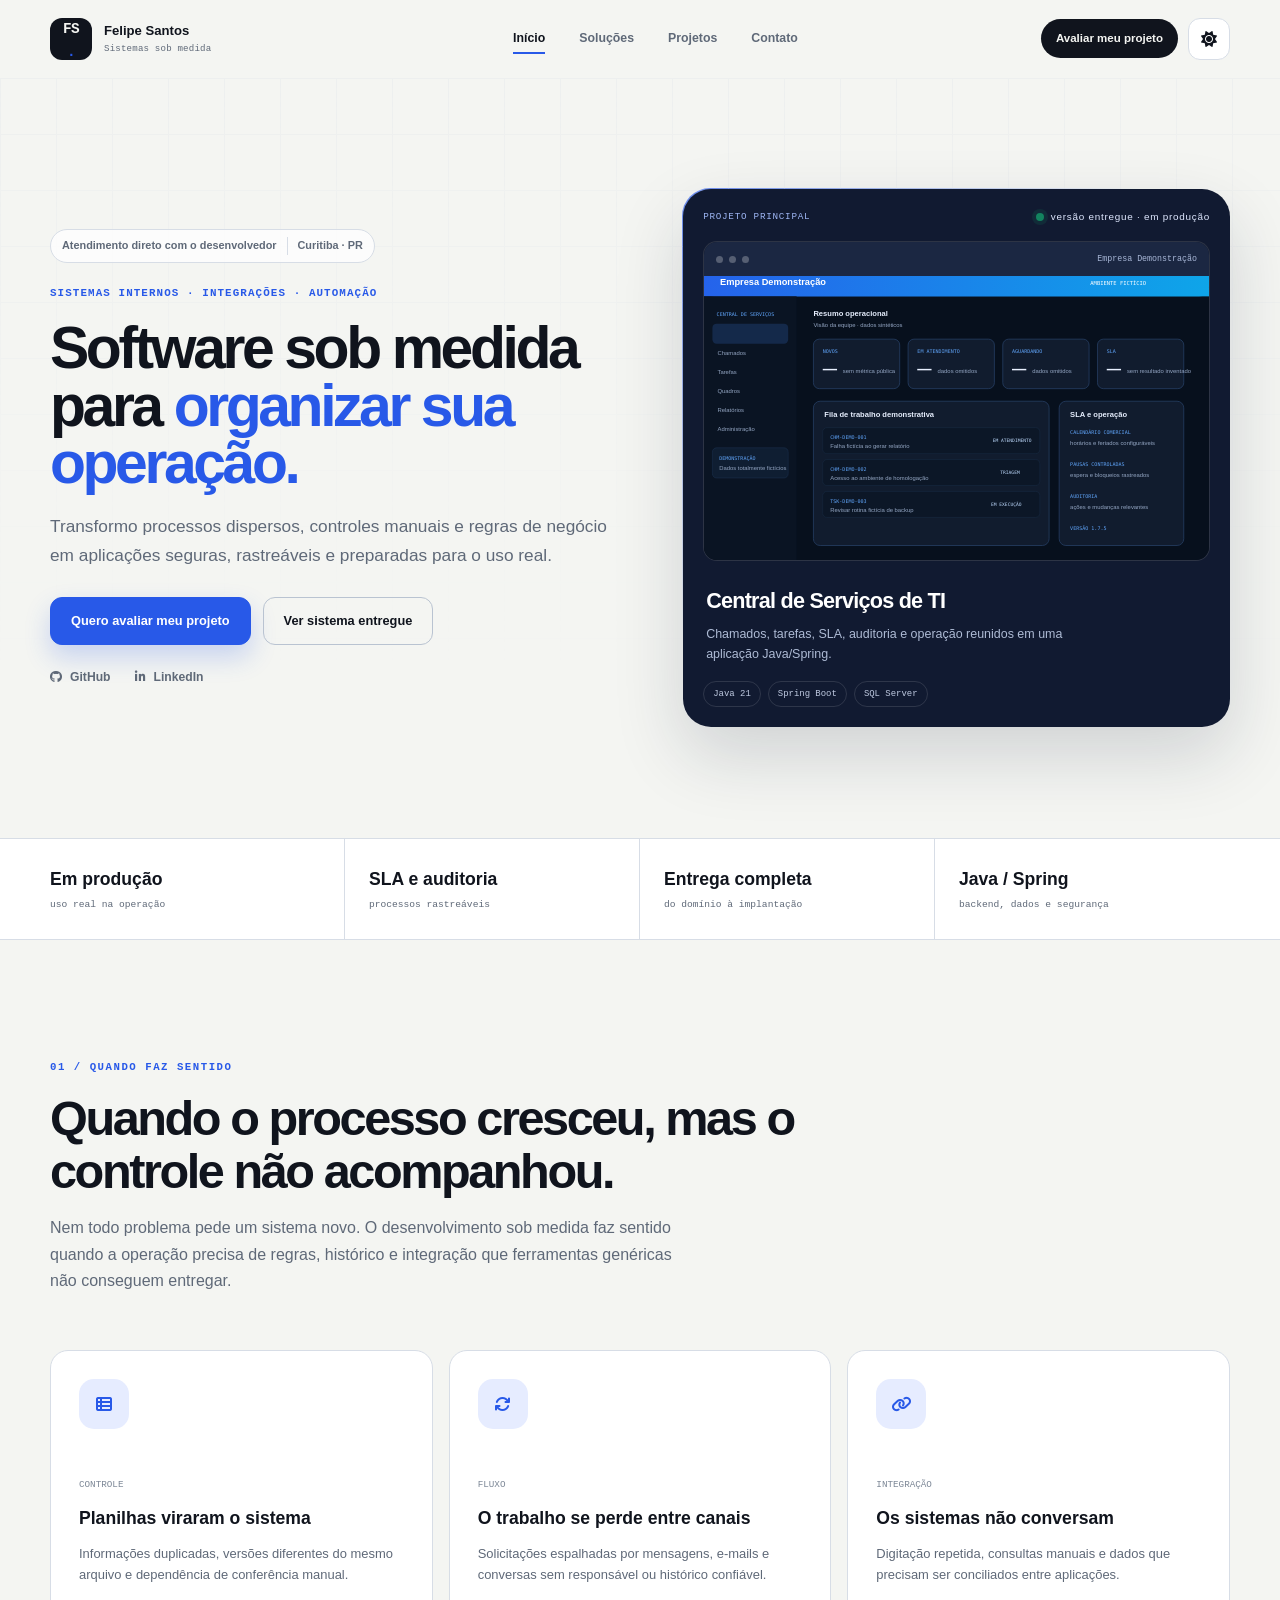
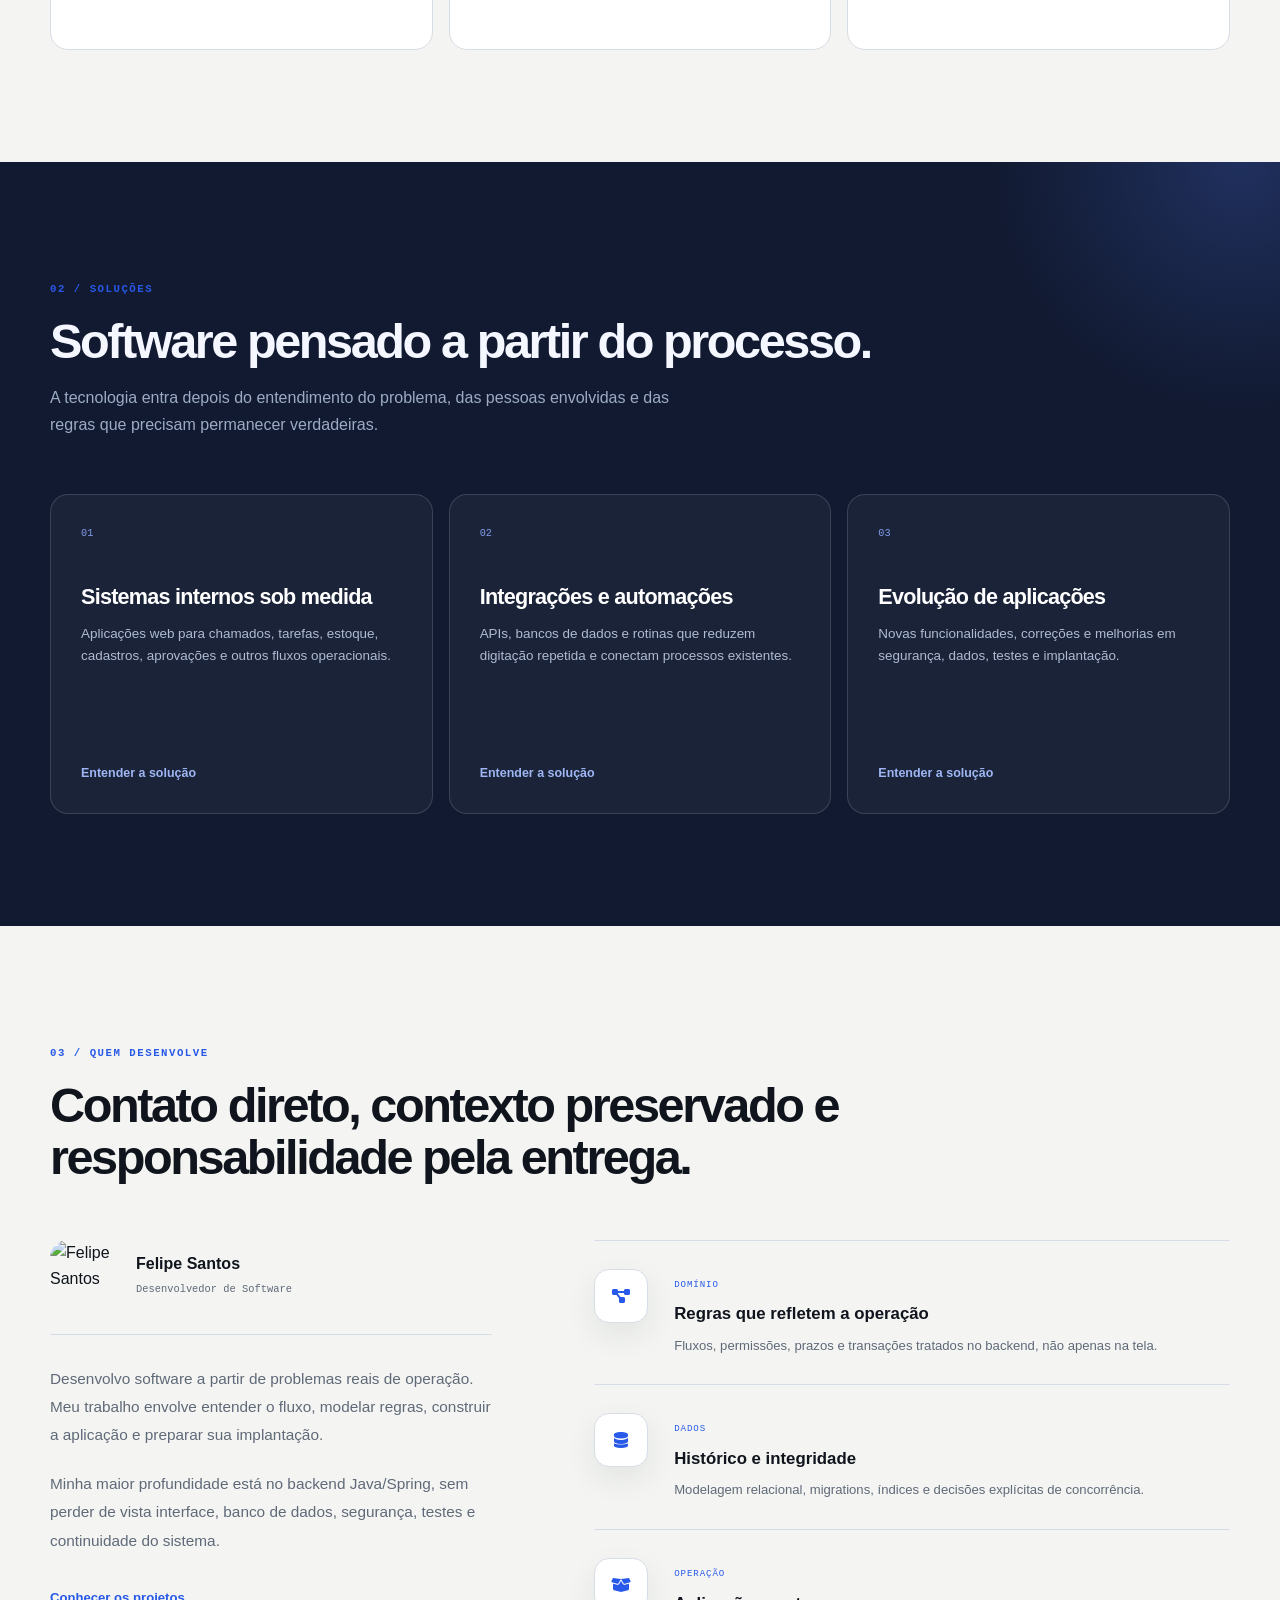
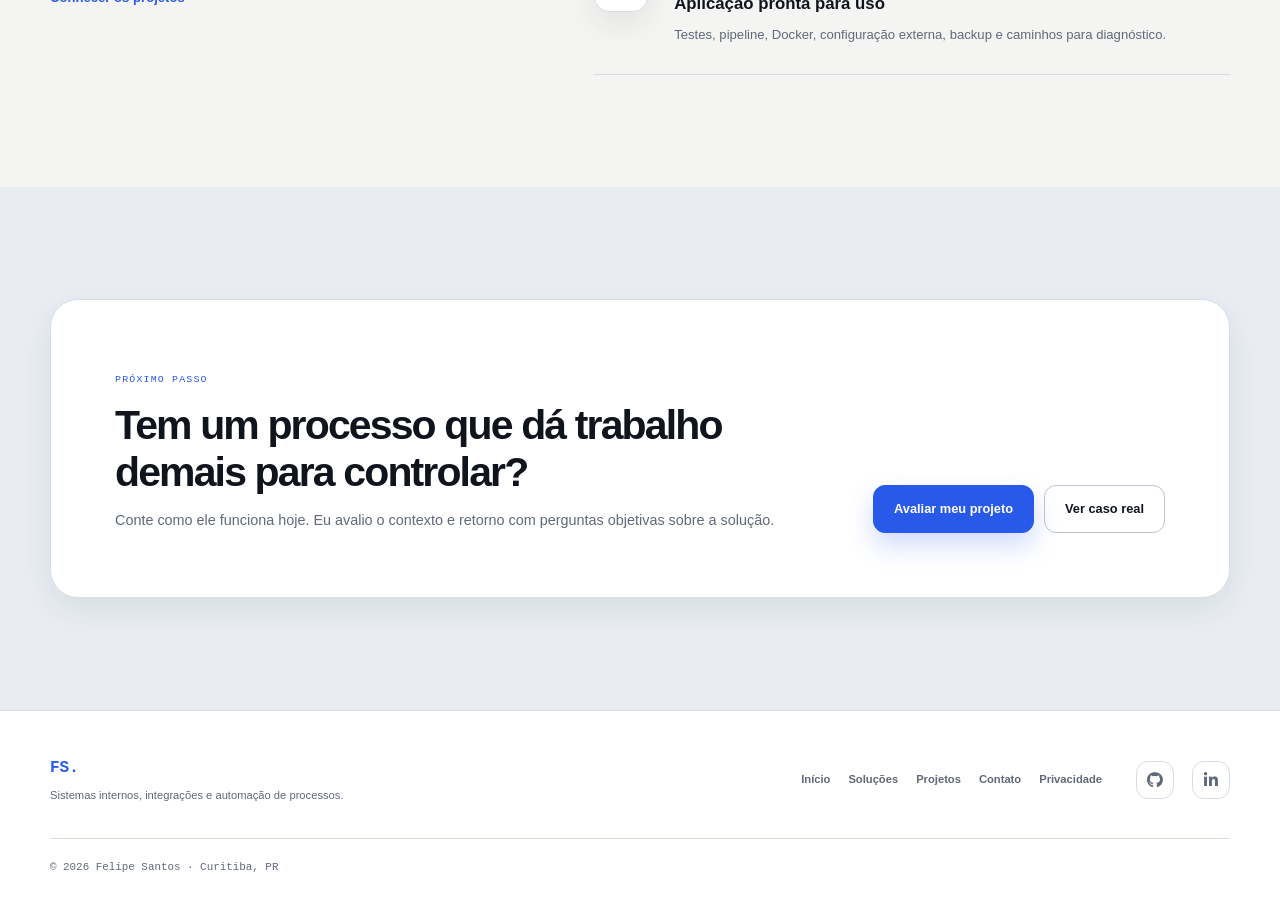
==== commit 20f81c17: "Reposition portfolio for software services" ====
--- a/index.html
+++ b/index.html
@@ -3,38 +3,57 @@
 <head>
   <meta charset="UTF-8">
   <meta name="viewport" content="width=device-width, initial-scale=1.0">
-  <meta name="description" content="Felipe Santos — Desenvolvedor de Software com foco em Backend Java/Spring, sistemas corporativos, SQL Server e aplicações em produção.">
-  <title>Felipe Santos · Desenvolvedor de Software</title>
+  <meta name="description" content="Desenvolvimento de sistemas sob medida, integrações e automações para organizar processos empresariais. Atendimento direto com Felipe Santos, desenvolvedor Java/Spring.">
+  <meta name="theme-color" content="#111a31">
+  <title>Sistemas sob medida · Felipe Santos</title>
   <link rel="canonical" href="https://ofelipesantos.com.br/">
-  <meta property="og:title" content="Felipe Santos · Desenvolvedor de Software">
-  <meta property="og:description" content="Aplicações completas com foco em Backend Java/Spring, da regra de negócio à implantação.">
+  <meta property="og:title" content="Felipe Santos · Sistemas sob medida">
+  <meta property="og:description" content="Aplicações web, integrações e automações para transformar processos dispersos em operações mais organizadas.">
   <meta property="og:type" content="website">
   <meta property="og:url" content="https://ofelipesantos.com.br/">
-  <link rel="icon" type="image/png" href="assets/icons/favicon3.png">
-  <link rel="preconnect" href="https://fonts.googleapis.com">
-  <link rel="preconnect" href="https://fonts.gstatic.com" crossorigin>
-  <link href="https://fonts.googleapis.com/css2?family=IBM+Plex+Mono:wght@400;500;600&family=Manrope:wght@400;500;600;700;800&display=swap" rel="stylesheet">
-  <link rel="stylesheet" href="https://cdnjs.cloudflare.com/ajax/libs/font-awesome/6.5.0/css/all.min.css">
-    <link rel="stylesheet" href="css/styles.css?v=6">
+  <meta property="og:locale" content="pt_BR">
+  <meta property="og:image" content="https://ofelipesantos.com.br/assets/social/felipe-santos-sistemas-sob-medida.png">
+  <meta property="og:image:alt" content="Felipe Santos — Sistemas sob medida para organizar a operação.">
+  <meta name="twitter:card" content="summary_large_image">
+  <meta name="twitter:title" content="Felipe Santos · Sistemas sob medida">
+  <meta name="twitter:description" content="Aplicações web, integrações e automações para processos empresariais.">
+  <meta name="twitter:image" content="https://ofelipesantos.com.br/assets/social/felipe-santos-sistemas-sob-medida.png">
+  <link rel="icon" type="image/svg+xml" href="assets/icons/favicon.svg">
+  <link rel="stylesheet" href="https://cdnjs.cloudflare.com/ajax/libs/font-awesome/6.5.0/css/all.min.css" media="print" onload="this.media='all'">
+  <noscript><link rel="stylesheet" href="https://cdnjs.cloudflare.com/ajax/libs/font-awesome/6.5.0/css/all.min.css"></noscript>
+  <link rel="stylesheet" href="css/styles.css?v=7">
+  <script type="application/ld+json">
+  {
+    "@context": "https://schema.org",
+    "@type": "Person",
+    "name": "Felipe Santos",
+    "url": "https://ofelipesantos.com.br/",
+    "image": "https://ofelipesantos.com.br/assets/profile/profile.webp",
+    "jobTitle": "Desenvolvedor de Software",
+    "address": {"@type": "PostalAddress", "addressLocality": "Curitiba", "addressRegion": "PR", "addressCountry": "BR"},
+    "sameAs": ["https://github.com/oofelipesantos", "https://www.linkedin.com/in/oofelipesantos/"],
+    "knowsAbout": ["Java", "Spring Boot", "SQL Server", "Sistemas corporativos", "Integrações", "Automação de processos"]
+  }
+  </script>
 </head>
 <body data-page="home">
   <header class="topnav">
-    <a href="index.html" class="nav-brand" aria-label="Página inicial de Felipe Santos">
+    <a href="index.html" class="nav-brand">
       <span class="brand-mark mono">FS<span>.</span></span>
-      <span class="brand-copy">Felipe Santos<small>Desenvolvedor de Software</small></span>
+      <span class="brand-copy">Felipe Santos<small>Sistemas sob medida</small></span>
     </a>
     <nav aria-label="Navegação principal">
       <ul class="nav-menu">
         <li><a href="index.html" class="nav-link" data-page="home">Início</a></li>
+        <li><a href="servicos.html" class="nav-link" data-page="servicos">Soluções</a></li>
         <li><a href="projetos.html" class="nav-link" data-page="projetos">Projetos</a></li>
-        <li><a href="servicos.html" class="nav-link" data-page="servicos">Atuação</a></li>
         <li><a href="contato.html" class="nav-link" data-page="contato">Contato</a></li>
       </ul>
     </nav>
     <div class="nav-right">
-      <a href="contato.html" class="nav-cta">Vamos conversar <i class="fas fa-arrow-right"></i></a>
+      <a href="contato.html" class="nav-cta" data-track="contact_header">Avaliar meu projeto</a>
       <button type="button" class="theme-toggle" id="themeToggle" title="Alternar tema" aria-label="Alternar tema"><i class="fas fa-sun" id="icon-sun"></i><i class="fas fa-moon" id="icon-moon"></i></button>
-      <button type="button" class="hamburger" id="hamburger" aria-label="Abrir menu" aria-controls="mobileNav"><span></span><span></span><span></span></button>
+      <button type="button" class="hamburger" id="hamburger" aria-label="Abrir menu" aria-controls="mobileNav" aria-expanded="false"><span></span><span></span><span></span></button>
     </div>
   </header>
 
@@ -43,33 +62,36 @@
     <div class="mobile-nav-header"><span class="brand-mark mono">FS<span>.</span></span><button type="button" class="close-mobile-nav" id="closeMobileNav" aria-label="Fechar menu">&times;</button></div>
     <ul class="mobile-nav-menu">
       <li><a href="index.html" class="mobile-nav-link" data-page="home">Início</a></li>
+      <li><a href="servicos.html" class="mobile-nav-link" data-page="servicos">Soluções</a></li>
       <li><a href="projetos.html" class="mobile-nav-link" data-page="projetos">Projetos</a></li>
-      <li><a href="servicos.html" class="mobile-nav-link" data-page="servicos">Atuação</a></li>
       <li><a href="contato.html" class="mobile-nav-link" data-page="contato">Contato</a></li>
     </ul>
-    <div class="mobile-nav-footer"><span class="status-dot"></span> Aberto a oportunidades</div>
+    <div class="mobile-nav-footer">Projetos de software sob medida</div>
   </nav>
 
   <main class="main">
-    <section id="home" class="hero-section">
+    <section class="hero-section">
       <div class="container">
         <div class="hero-grid">
-          <div class="hero-copy fade-up">
-            <div class="availability"><span class="status-dot"></span><span>Aberto a oportunidades</span><span class="availability-place">Curitiba · PR</span></div>
-            <p class="hero-role mono">DESENVOLVEDOR DE SOFTWARE · FOCO EM BACKEND JAVA/SPRING</p>
-            <h1 class="hero-title">Construo aplicações<br><span>completas.</span></h1>
-            <p class="hero-lead">Com foco em Backend Java/Spring, desenvolvo soluções para processos reais — da regra de negócio aos testes e à implantação.</p>
-            <div class="hero-actions"><a href="central-servicos-ti.html" class="btn-primary">Conhecer o projeto principal <i class="fas fa-arrow-right"></i></a><a href="contato.html" class="btn-ghost">Falar comigo</a></div>
-            <div class="hero-socials"><a href="https://github.com/oofelipesantos" target="_blank" rel="noopener"><i class="fab fa-github"></i> GitHub</a><a href="https://www.linkedin.com/in/oofelipesantos/" target="_blank" rel="noopener"><i class="fab fa-linkedin-in"></i> LinkedIn</a></div>
+          <div class="hero-copy">
+            <div class="availability"><span>Atendimento direto com o desenvolvedor</span><span class="availability-place">Curitiba · PR</span></div>
+            <p class="hero-role mono">SISTEMAS INTERNOS · INTEGRAÇÕES · AUTOMAÇÃO</p>
+            <h1 class="hero-title">Software sob medida para <span>organizar sua operação.</span></h1>
+            <p class="hero-lead">Transformo processos dispersos, controles manuais e regras de negócio em aplicações seguras, rastreáveis e preparadas para o uso real.</p>
+            <div class="hero-actions">
+              <a href="contato.html" class="btn-primary" data-track="contact_hero">Quero avaliar meu projeto</a>
+              <a href="central-servicos-ti.html" class="btn-ghost" data-track="case_study_hero">Ver sistema entregue</a>
+            </div>
+            <div class="hero-socials"><a href="https://github.com/oofelipesantos" target="_blank" rel="noopener" data-track="github"><i class="fab fa-github" aria-hidden="true"></i> GitHub</a><a href="https://www.linkedin.com/in/oofelipesantos/" target="_blank" rel="noopener" data-track="linkedin"><i class="fab fa-linkedin-in" aria-hidden="true"></i> LinkedIn</a></div>
           </div>
 
-          <a href="central-servicos-ti.html" class="hero-case fade-up delay-1" aria-label="Abrir estudo de caso da Central de Serviços de TI">
-            <div class="hero-case-top"><span class="mono">ESTUDO DE CASO PRINCIPAL</span><span class="case-live"><span class="status-dot"></span> versão entregue · em produção</span></div>
+          <a href="central-servicos-ti.html" class="hero-case" data-track="case_study_card">
+            <div class="hero-case-top"><span class="mono">PROJETO PRINCIPAL</span><span class="case-live"><span class="status-dot"></span> versão entregue · em produção</span></div>
             <div class="product-frame">
               <div class="product-frame-bar"><span></span><span></span><span></span><strong>Empresa Demonstração</strong></div>
-              <img src="assets/central-servicos/demo-dashboard.svg" alt="Dashboard fictício da Central de Serviços de TI">
+              <img src="assets/central-servicos/demo-dashboard.svg" alt="Dashboard fictício da Central de Serviços de TI" width="1280" height="720" fetchpriority="high">
             </div>
-            <div class="hero-case-content"><div><h2>Central de Serviços de TI</h2><p>Chamados, tarefas, SLA, auditoria e operação em uma aplicação Java/Spring.</p></div><i class="fas fa-arrow-up-right-from-square"></i></div>
+            <div class="hero-case-content"><div><h2>Central de Serviços de TI</h2><p>Chamados, tarefas, SLA, auditoria e operação reunidos em uma aplicação Java/Spring.</p></div></div>
             <div class="hero-case-tags"><span>Java 21</span><span>Spring Boot</span><span>SQL Server</span></div>
           </a>
         </div>
@@ -78,59 +100,75 @@
 
     <section class="evidence-strip" aria-label="Evidências do projeto principal">
       <div class="container evidence-strip-grid">
-        <div><strong>1.7.5</strong><span>versão em produção</span></div>
-        <div><strong>32</strong><span>migrations Flyway</span></div>
-        <div><strong>118</strong><span>métodos de teste</span></div>
-        <div><strong>Java 21</strong><span>Spring Boot e SQL Server</span></div>
+        <div><strong>Em produção</strong><span>uso real na operação</span></div>
+        <div><strong>SLA e auditoria</strong><span>processos rastreáveis</span></div>
+        <div><strong>Entrega completa</strong><span>do domínio à implantação</span></div>
+        <div><strong>Java / Spring</strong><span>backend, dados e segurança</span></div>
       </div>
     </section>
 
-    <section id="sobre" class="section">
+    <section class="section">
       <div class="container">
-        <div class="editorial-heading fade-up"><span class="section-index mono">01 / PERFIL</span><h2>Mais do que escrever endpoints: entender o fluxo inteiro.</h2></div>
+        <div class="editorial-heading fade-up"><span class="section-index mono">01 / QUANDO FAZ SENTIDO</span><h2>Quando o processo cresceu, mas o controle não acompanhou.</h2><p>Nem todo problema pede um sistema novo. O desenvolvimento sob medida faz sentido quando a operação precisa de regras, histórico e integração que ferramentas genéricas não conseguem entregar.</p></div>
+        <div class="services-grid">
+          <article class="service-card fade-up"><div class="service-icon"><i class="fas fa-table-list" aria-hidden="true"></i></div><span class="mono">CONTROLE</span><h3>Planilhas viraram o sistema</h3><p>Informações duplicadas, versões diferentes do mesmo arquivo e dependência de conferência manual.</p></article>
+          <article class="service-card fade-up delay-1"><div class="service-icon"><i class="fas fa-arrows-rotate" aria-hidden="true"></i></div><span class="mono">FLUXO</span><h3>O trabalho se perde entre canais</h3><p>Solicitações espalhadas por mensagens, e-mails e conversas sem responsável ou histórico confiável.</p></article>
+          <article class="service-card fade-up delay-2"><div class="service-icon"><i class="fas fa-link" aria-hidden="true"></i></div><span class="mono">INTEGRAÇÃO</span><h3>Os sistemas não conversam</h3><p>Digitação repetida, consultas manuais e dados que precisam ser conciliados entre aplicações.</p></article>
+        </div>
+      </div>
+    </section>
+
+    <section class="section section-ink">
+      <div class="container">
+        <div class="editorial-heading editorial-heading-light fade-up"><span class="section-index mono">02 / SOLUÇÕES</span><h2>Software pensado a partir do processo.</h2><p>A tecnologia entra depois do entendimento do problema, das pessoas envolvidas e das regras que precisam permanecer verdadeiras.</p></div>
+        <div class="offer-grid">
+          <article class="offer-card fade-up"><span class="mono">01</span><h3>Sistemas internos sob medida</h3><p>Aplicações web para chamados, tarefas, estoque, cadastros, aprovações e outros fluxos operacionais.</p><a href="servicos.html#sistemas">Entender a solução</a></article>
+          <article class="offer-card fade-up delay-1"><span class="mono">02</span><h3>Integrações e automações</h3><p>APIs, bancos de dados e rotinas que reduzem digitação repetida e conectam processos existentes.</p><a href="servicos.html#integracoes">Entender a solução</a></article>
+          <article class="offer-card fade-up delay-2"><span class="mono">03</span><h3>Evolução de aplicações</h3><p>Novas funcionalidades, correções e melhorias em segurança, dados, testes e implantação.</p><a href="servicos.html#evolucao">Entender a solução</a></article>
+        </div>
+      </div>
+    </section>
+
+    <section class="section">
+      <div class="container">
+        <div class="editorial-heading fade-up"><span class="section-index mono">03 / QUEM DESENVOLVE</span><h2>Contato direto, contexto preservado e responsabilidade pela entrega.</h2></div>
         <div class="about-layout">
           <div class="about-copy fade-up">
-            <div class="profile-intro"><img src="assets/profile/profile.webp" alt="Felipe Santos"><div><strong>Felipe Santos</strong><span>Desenvolvedor de Software</span></div></div>
-            <p>Atuo com desenvolvimento de software e curso <strong>Engenharia de Software</strong>. Minha experiência nasceu de necessidades concretas: aplicações internas, integrações, banco de dados, automação e implantação em ambiente corporativo.</p>
-            <p>Meu principal trabalho reúne backend Java, interface web, segurança, banco relacional, testes e operação. É essa visão de ponta a ponta que levo para vagas com foco em <strong>Backend Java/Spring</strong>.</p>
-            <a href="servicos.html" class="text-link">Entender minha atuação <i class="fas fa-arrow-right"></i></a>
+            <div class="profile-intro"><img src="assets/profile/profile.webp" alt="Felipe Santos" width="70" height="70" loading="lazy"><div><strong>Felipe Santos</strong><span>Desenvolvedor de Software</span></div></div>
+            <p>Desenvolvo software a partir de problemas reais de operação. Meu trabalho envolve entender o fluxo, modelar regras, construir a aplicação e preparar sua implantação.</p>
+            <p>Minha maior profundidade está no backend Java/Spring, sem perder de vista interface, banco de dados, segurança, testes e continuidade do sistema.</p>
+            <a href="projetos.html" class="text-link">Conhecer os projetos</a>
           </div>
           <div class="capability-list">
-            <article class="capability-row fade-up delay-1"><div class="icon-box"><i class="fas fa-diagram-project"></i></div><div><span class="mono">DOMÍNIO</span><h3>Regras que refletem a operação</h3><p>Workflow, SLA, autorizações e transações tratados no backend, não apenas na interface.</p></div></article>
-            <article class="capability-row fade-up delay-2"><div class="icon-box"><i class="fas fa-database"></i></div><div><span class="mono">DADOS</span><h3>Integridade antes da conveniência</h3><p>Modelagem relacional, migrations, índices e decisões explícitas de concorrência.</p></div></article>
-            <article class="capability-row fade-up delay-3"><div class="icon-box"><i class="fas fa-box-open"></i></div><div><span class="mono">ENTREGA</span><h3>Aplicação pronta para ser operada</h3><p>Testes, pipeline, Docker, configuração externa, backup e diagnóstico.</p></div></article>
+            <article class="capability-row fade-up delay-1"><div class="icon-box"><i class="fas fa-diagram-project" aria-hidden="true"></i></div><div><span class="mono">DOMÍNIO</span><h3>Regras que refletem a operação</h3><p>Fluxos, permissões, prazos e transações tratados no backend, não apenas na tela.</p></div></article>
+            <article class="capability-row fade-up delay-2"><div class="icon-box"><i class="fas fa-database" aria-hidden="true"></i></div><div><span class="mono">DADOS</span><h3>Histórico e integridade</h3><p>Modelagem relacional, migrations, índices e decisões explícitas de concorrência.</p></div></article>
+            <article class="capability-row fade-up delay-3"><div class="icon-box"><i class="fas fa-box-open" aria-hidden="true"></i></div><div><span class="mono">OPERAÇÃO</span><h3>Aplicação pronta para uso</h3><p>Testes, pipeline, Docker, configuração externa, backup e caminhos para diagnóstico.</p></div></article>
           </div>
         </div>
       </div>
     </section>
 
-    <section id="stack" class="section section-ink">
-      <div class="container">
-        <div class="editorial-heading editorial-heading-light fade-up"><span class="section-index mono">02 / STACK</span><h2>Tecnologia escolhida para sustentar o problema.</h2><p>Sem lista infinita de ferramentas: aqui estão as tecnologias que aparecem de verdade nos projetos.</p></div>
-        <div class="stack-badges fade-up">
-          <div class="sb-group"><span class="sb-label mono">BACKEND</span><div class="sb-tags"><span class="sb-tag main">Java 21</span><span class="sb-tag main">Spring Boot</span><span class="sb-tag">Spring Security</span><span class="sb-tag">JPA / Hibernate</span></div></div>
-          <div class="sb-group"><span class="sb-label mono">DADOS</span><div class="sb-tags"><span class="sb-tag main">SQL Server</span><span class="sb-tag">Flyway</span><span class="sb-tag">T-SQL</span></div></div>
-          <div class="sb-group"><span class="sb-label mono">QUALIDADE E OPERAÇÃO</span><div class="sb-tags"><span class="sb-tag main">JUnit / MockMvc</span><span class="sb-tag">Docker Compose</span><span class="sb-tag">GitHub Actions</span><span class="sb-tag">PowerShell / NSIS</span></div></div>
-          <div class="sb-group"><span class="sb-label mono">INTERFACE E COMPLEMENTAR</span><div class="sb-tags"><span class="sb-tag">Thymeleaf</span><span class="sb-tag">HTML / CSS / JavaScript</span><span class="sb-tag">Android</span><span class="sb-tag">Delphi</span></div></div>
-        </div>
-      </div>
-    </section>
-
-    <section class="section">
-      <div class="container"><div class="closing-cta fade-up"><div><span class="mono">PRÓXIMO PASSO</span><h2>Procuro desafios em tecnologia onde software e operação precisam conversar.</h2></div><div class="closing-actions"><a href="projetos.html" class="btn-primary">Ver projetos</a><a href="contato.html" class="btn-ghost">Entrar em contato</a></div></div></div>
+    <section class="section section-soft">
+      <div class="container"><div class="closing-cta fade-up"><div><span class="mono">PRÓXIMO PASSO</span><h2>Tem um processo que dá trabalho demais para controlar?</h2><p class="closing-copy">Conte como ele funciona hoje. Eu avalio o contexto e retorno com perguntas objetivas sobre a solução.</p></div><div class="closing-actions"><a href="contato.html" class="btn-primary" data-track="contact_footer">Avaliar meu projeto</a><a href="central-servicos-ti.html" class="btn-ghost" data-track="case_study_footer">Ver caso real</a></div></div></div>
     </section>
 
     <footer>
       <div class="footer-inner">
-        <div><div class="footer-brand mono">FS.</div><p>Software corporativo com foco em Backend Java/Spring.</p></div>
-        <div class="footer-links"><a href="index.html">Início</a><a href="projetos.html">Projetos</a><a href="servicos.html">Atuação</a><a href="contato.html">Contato</a></div>
+        <div><div class="footer-brand mono">FS.</div><p>Sistemas internos, integrações e automação de processos.</p></div>
+        <div class="footer-links"><a href="index.html">Início</a><a href="servicos.html">Soluções</a><a href="projetos.html">Projetos</a><a href="contato.html">Contato</a><a href="privacidade.html">Privacidade</a><button type="button" class="footer-privacy-button" data-privacy-settings>Preferências</button></div>
         <div class="footer-socials"><a href="https://github.com/oofelipesantos" target="_blank" rel="noopener" aria-label="GitHub"><i class="fab fa-github"></i></a><a href="https://www.linkedin.com/in/oofelipesantos/" target="_blank" rel="noopener" aria-label="LinkedIn"><i class="fab fa-linkedin-in"></i></a></div>
         <p class="footer-copy mono">© 2026 Felipe Santos · Curitiba, PR</p>
       </div>
     </footer>
   </main>
 
+  <div class="privacy-banner" id="privacyBanner" role="dialog" aria-labelledby="privacyTitle" aria-modal="false" hidden>
+    <div><strong id="privacyTitle">Medição com respeito à sua privacidade</strong><p>Com sua autorização, uso dados de navegação para entender quais conteúdos ajudam mais. Nenhum dado digitado no formulário é enviado às ferramentas de análise.</p><a href="privacidade.html">Ver política de privacidade</a></div>
+    <div class="privacy-actions"><button type="button" class="btn-ghost" data-consent="denied">Recusar</button><button type="button" class="btn-primary" data-consent="granted">Aceitar análise</button></div>
+  </div>
   <button type="button" id="topBtn" class="top-btn" title="Voltar ao topo" aria-label="Voltar ao topo"><i class="fas fa-arrow-up"></i></button>
-  <script src="js/script.js?v=4"></script>
+  <script src="js/analytics-config.js?v=1"></script>
+  <script src="js/analytics.js?v=1" defer></script>
+  <script src="js/script.js?v=5" defer></script>
 </body>
 </html>
--- a/css/styles.css
+++ b/css/styles.css
@@ -21,8 +21,8 @@
   --radius: 18px;
   --radius-lg: 28px;
   --nav-h: 78px;
-  --body: 'Manrope', sans-serif;
-  --mono: 'IBM Plex Mono', monospace;
+  --body: "Segoe UI", Inter, Roboto, Helvetica, Arial, sans-serif;
+  --mono: "Cascadia Code", "SFMono-Regular", Consolas, "Liberation Mono", monospace;
   --ease: 180ms ease;
 }
 
@@ -220,7 +220,16 @@
 .closing-cta { display: grid; grid-template-columns: 1fr auto; gap: 50px; align-items: end; padding: clamp(32px, 6vw, 64px); border: 1px solid var(--line); border-radius: var(--radius-lg); background: var(--surface); box-shadow: var(--shadow-sm); }
 .closing-cta > div:first-child > span { color: var(--accent); font-size: 0.62rem; letter-spacing: 0.12em; }
 .closing-cta h2 { max-width: 780px; margin-top: 12px; font-size: clamp(1.75rem, 3.2vw, 2.9rem); line-height: 1.13; letter-spacing: -0.045em; }
+.closing-copy { max-width: 720px; margin-top: 14px; color: var(--muted); font-size: 0.9rem; }
 .closing-actions { display: flex; flex-wrap: wrap; gap: 10px; }
+
+.offer-grid { position: relative; display: grid; grid-template-columns: repeat(3, 1fr); gap: 16px; }
+.offer-card { min-height: 320px; display: flex; flex-direction: column; padding: 30px; border: 1px solid rgba(255,255,255,0.14); border-radius: var(--radius); background: rgba(255,255,255,0.045); }
+.offer-card > span { color: #819ceb; font-size: 0.64rem; }
+.offer-card h3 { margin: 42px 0 13px; color: #fff; font-size: 1.35rem; line-height: 1.2; letter-spacing: -0.035em; }
+.offer-card p { color: #aebbd2; font-size: 0.84rem; }
+.offer-card a { width: fit-content; margin-top: auto; padding-top: 28px; color: #9eb6f4; font-size: 0.78rem; font-weight: 700; }
+.offer-card a:hover { color: #fff; }
 
 /* Cabeçalhos internos */
 .page-hero { padding: 76px 0 64px; border-bottom: 1px solid var(--line); background: var(--surface); }
@@ -273,6 +282,16 @@
 .proof-item p { color: var(--muted); font-size: 0.78rem; }
 
 /* Atuação */
+.solution-list { border-top: 1px solid var(--line); }
+.solution-row { display: grid; grid-template-columns: 70px minmax(0, 1.25fr) minmax(280px, 0.75fr); gap: 42px; padding: 56px 0; border-bottom: 1px solid var(--line); scroll-margin-top: calc(var(--nav-h) + 28px); }
+.solution-number { color: var(--accent); font-size: 0.72rem; }
+.solution-main h2 { max-width: 720px; margin: 10px 0 16px; font-size: clamp(1.8rem, 3.3vw, 3rem); line-height: 1.08; letter-spacing: -0.05em; }
+.solution-main p { max-width: 720px; color: var(--muted); font-size: 0.94rem; }
+.solution-fit { padding: 24px; border: 1px solid var(--line); border-radius: var(--radius); background: var(--surface); }
+.solution-fit strong { display: block; margin-bottom: 12px; font-size: 0.82rem; }
+.solution-fit ul { list-style: none; }
+.solution-fit li { position: relative; padding: 8px 0 8px 18px; color: var(--muted); font-size: 0.76rem; }
+.solution-fit li::before { content: ''; position: absolute; top: 17px; left: 0; width: 6px; height: 6px; border-radius: 50%; background: var(--accent); }
 .positioning-grid { display: grid; grid-template-columns: 1fr 1fr; gap: 18px; margin-bottom: 100px; }
 .position-card { min-height: 330px; padding: clamp(28px, 5vw, 52px); border: 1px solid var(--line); border-radius: var(--radius-lg); background: var(--surface); }
 .position-card.primary { background: var(--navy); border-color: var(--navy); color: #f5f7ff; }
@@ -325,11 +344,15 @@
 .form-2col { display: grid; grid-template-columns: 1fr 1fr; gap: 14px; }
 .form-group { margin-bottom: 18px; }
 .form-group label { display: block; margin-bottom: 7px; color: var(--muted); font-family: var(--mono); font-size: 0.62rem; font-weight: 500; }
+.form-group .optional { color: var(--muted-2); font-family: var(--body); font-size: 0.7rem; font-weight: 400; }
 .form-group input, .form-group select, .form-group textarea { width: 100%; border: 1px solid var(--line); border-radius: 12px; background: var(--bg); color: var(--ink); padding: 13px 14px; outline: none; font-size: 0.84rem; transition: border-color var(--ease), box-shadow var(--ease); }
 .form-group input:focus, .form-group select:focus, .form-group textarea:focus { border-color: var(--accent); box-shadow: 0 0 0 3px var(--accent-soft); }
 .form-group textarea { min-height: 150px; resize: vertical; }
 .form-group ::placeholder { color: var(--muted-2); }
 .captcha-box { margin: 8px 0 22px; }
+.botcheck { position: absolute !important; left: -9999px !important; width: 1px !important; height: 1px !important; opacity: 0 !important; }
+.form-privacy { margin: 2px 0 18px; color: var(--muted); font-size: 0.7rem; }
+.form-privacy a { color: var(--accent); text-decoration: underline; text-underline-offset: 3px; }
 .captcha-help { display: block; margin-top: 7px; color: var(--muted); font-family: var(--mono); font-size: 0.57rem; }
 .submit-btn { min-height: 50px; display: inline-flex; align-items: center; justify-content: center; gap: 10px; padding: 0 22px; border: 0; border-radius: 12px; background: var(--accent); color: #fff; font-size: 0.82rem; font-weight: 800; cursor: pointer; transition: transform var(--ease), background var(--ease); }
 .submit-btn:hover { transform: translateY(-2px); background: var(--accent-strong); }
@@ -409,14 +432,34 @@
 .footer-brand { color: var(--accent); font-weight: 600; }
 .footer-inner > div:first-child > p { margin-top: 5px; color: var(--muted); font-size: 0.7rem; }
 .footer-links, .footer-socials { display: flex; align-items: center; gap: 18px; }
-.footer-links a { color: var(--muted); font-size: 0.7rem; font-weight: 700; }
-.footer-links a:hover { color: var(--accent); }
+.footer-links a, .footer-privacy-button { color: var(--muted); font-size: 0.7rem; font-weight: 700; }
+.footer-links a:hover, .footer-privacy-button:hover { color: var(--accent); }
+.footer-privacy-button { padding: 0; border: 0; background: transparent; cursor: pointer; }
 .footer-socials a { width: 38px; height: 38px; display: grid; place-items: center; border: 1px solid var(--line); border-radius: 12px; color: var(--muted); }
 .footer-socials a:hover { color: var(--accent); border-color: var(--accent); }
-.footer-copy { grid-column: 1 / -1; padding-top: 20px; border-top: 1px solid var(--line); color: var(--muted-2); font-size: 0.56rem; }
+.footer-copy { grid-column: 1 / -1; padding-top: 20px; border-top: 1px solid var(--line); color: var(--muted); font-size: 0.68rem; }
 .top-btn { position: fixed; right: 24px; bottom: 24px; z-index: 600; width: 44px; height: 44px; display: none; place-items: center; border: 1px solid var(--line); border-radius: 13px; background: var(--surface); color: var(--muted); box-shadow: var(--shadow-sm); cursor: pointer; }
 .top-btn.show { display: grid; }
 .top-btn:hover { color: var(--accent); border-color: var(--accent); }
+
+/* Privacidade e mensuração */
+.privacy-banner { position: fixed; right: 24px; bottom: 24px; left: 24px; z-index: 1200; max-width: 1120px; margin: 0 auto; display: grid; grid-template-columns: 1fr auto; gap: 28px; align-items: center; padding: 24px; border: 1px solid var(--line-strong); border-radius: var(--radius); background: var(--surface); box-shadow: var(--shadow-lg); }
+.privacy-banner[hidden] { display: none; }
+.privacy-banner strong { font-size: 0.96rem; }
+.privacy-banner p { max-width: 760px; margin-top: 5px; color: var(--muted); font-size: 0.76rem; }
+.privacy-banner a { display: inline-block; margin-top: 7px; color: var(--accent); font-size: 0.7rem; font-weight: 700; }
+.privacy-actions { display: flex; gap: 9px; }
+.privacy-actions .btn-primary, .privacy-actions .btn-ghost { min-height: 42px; white-space: nowrap; }
+.analytics-disabled [data-privacy-settings] { display: none; }
+.privacy-content { max-width: 820px; }
+.privacy-updated { margin-bottom: 48px; color: var(--accent); font-size: 0.65rem; letter-spacing: 0.08em; }
+.privacy-content article { padding: 34px 0; border-top: 1px solid var(--line); }
+.privacy-content article:last-child { border-bottom: 1px solid var(--line); }
+.privacy-content h2 { margin-bottom: 12px; font-size: clamp(1.35rem, 2.5vw, 1.9rem); letter-spacing: -0.035em; }
+.privacy-content p { color: var(--muted); line-height: 1.85; }
+.privacy-content p + p { margin-top: 12px; }
+.privacy-content a { color: var(--accent); text-decoration: underline; text-underline-offset: 3px; }
+.privacy-inline-button { margin-top: 20px; }
 
 @media (prefers-reduced-motion: reduce) {
   html { scroll-behavior: auto; }
@@ -437,6 +480,10 @@
   .featured-project { grid-template-columns: 1fr; }
   .featured-project-copy { padding-top: 44px; }
   .services-grid { grid-template-columns: repeat(2, 1fr); }
+  .offer-grid { grid-template-columns: 1fr; }
+  .offer-card { min-height: 260px; }
+  .solution-row { grid-template-columns: 54px 1fr; }
+  .solution-fit { grid-column: 2; }
   .proof-grid { grid-template-columns: repeat(2, 1fr); }
   .contact-grid { grid-template-columns: 1fr; }
   .contact-aside { display: grid; grid-template-columns: 1fr 1fr; gap: 0 30px; }
@@ -470,6 +517,8 @@
   .projects-grid, .positioning-grid { grid-template-columns: 1fr; }
   .project-card { min-height: 340px; }
   .services-grid { grid-template-columns: 1fr; }
+  .solution-row { grid-template-columns: 1fr; gap: 20px; }
+  .solution-fit { grid-column: 1; }
   .process-row { grid-template-columns: 58px 1fr; gap: 18px; }
   .process-row p { grid-column: 2; }
   .contact-aside { display: block; }
@@ -485,6 +534,9 @@
   .footer-links { grid-column: 1 / -1; grid-row: 2; }
   .footer-socials { grid-column: 2; grid-row: 1; }
   .footer-copy { grid-row: 3; }
+  .privacy-banner { right: 16px; bottom: 16px; left: 16px; grid-template-columns: 1fr; gap: 18px; }
+  .privacy-actions { width: 100%; }
+  .privacy-actions .btn-primary, .privacy-actions .btn-ghost { flex: 1; }
 }
 
 @media (max-width: 520px) {
@@ -525,5 +577,6 @@
   .footer-inner { grid-template-columns: 1fr; }
   .footer-socials { grid-column: 1; grid-row: auto; }
   .footer-links { grid-column: 1; grid-row: auto; gap: 12px; }
+  .footer-links { flex-wrap: wrap; }
   .footer-copy { grid-row: auto; }
 }
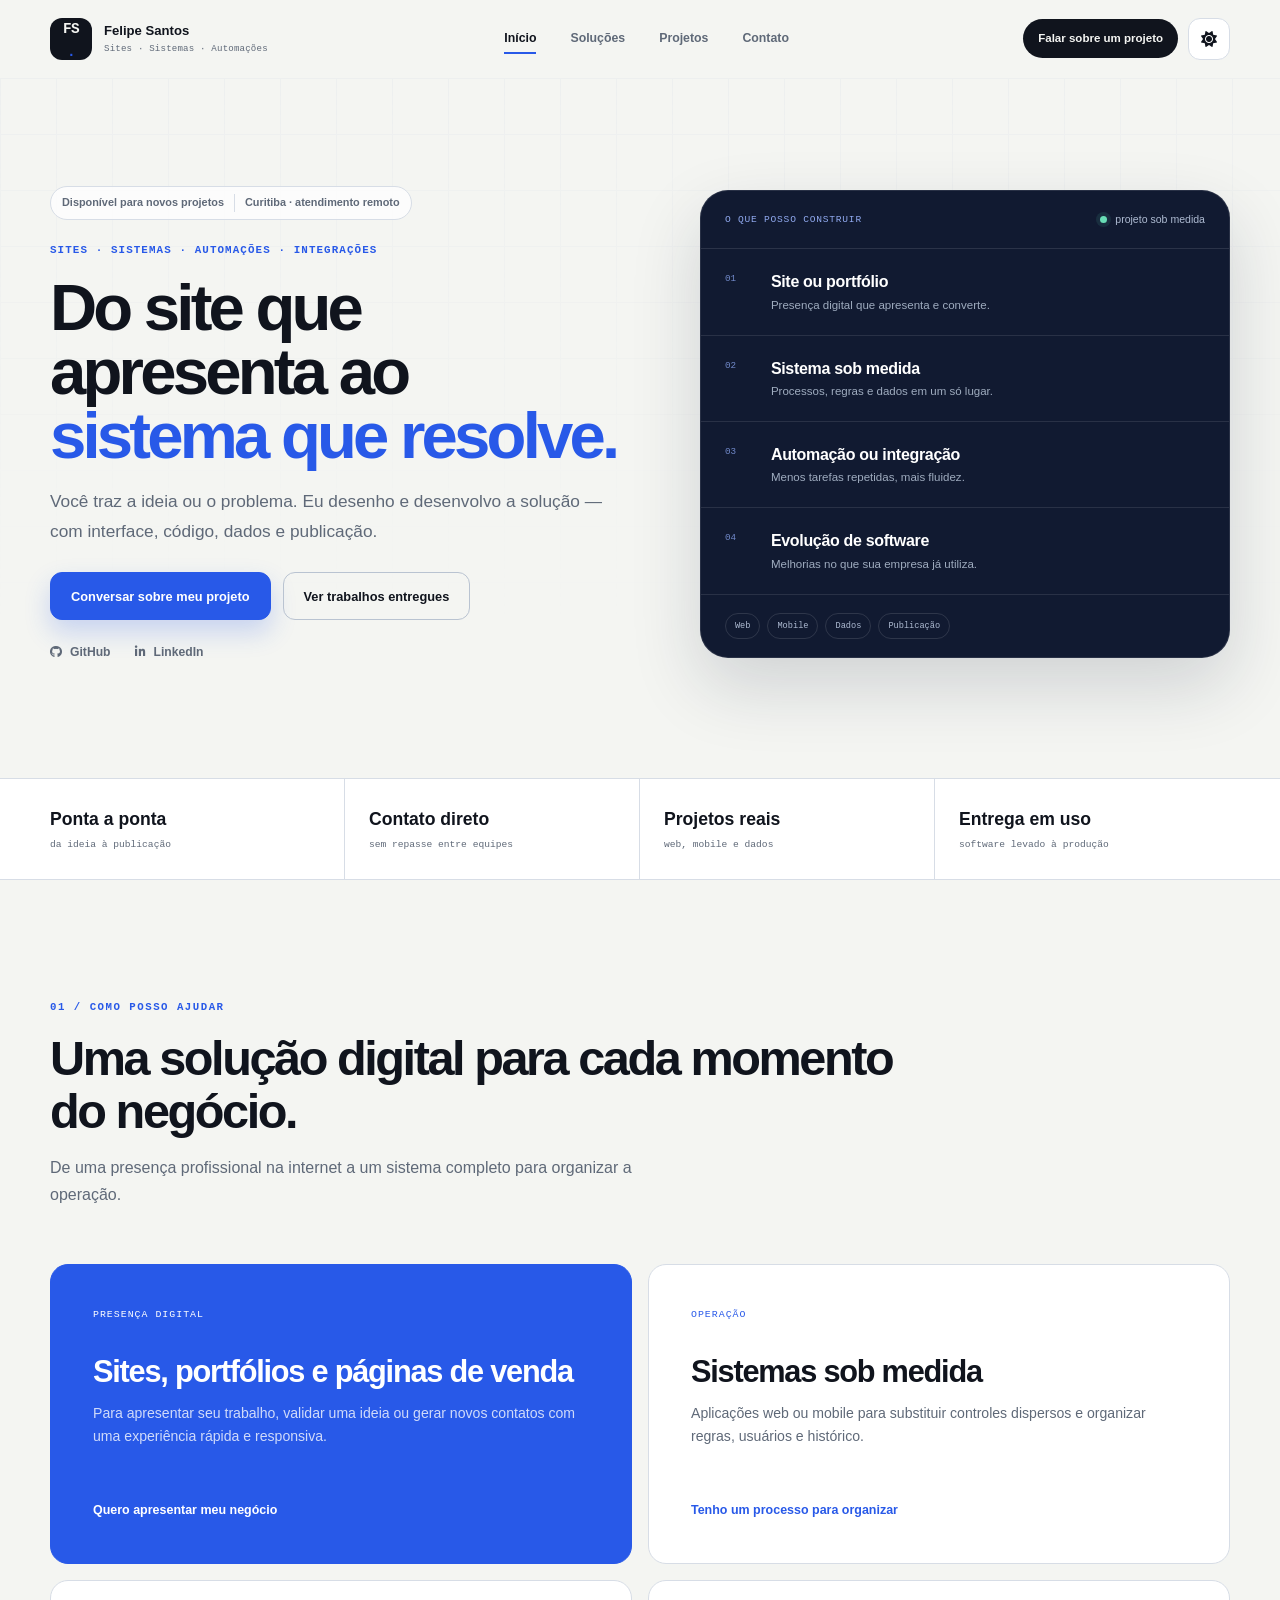
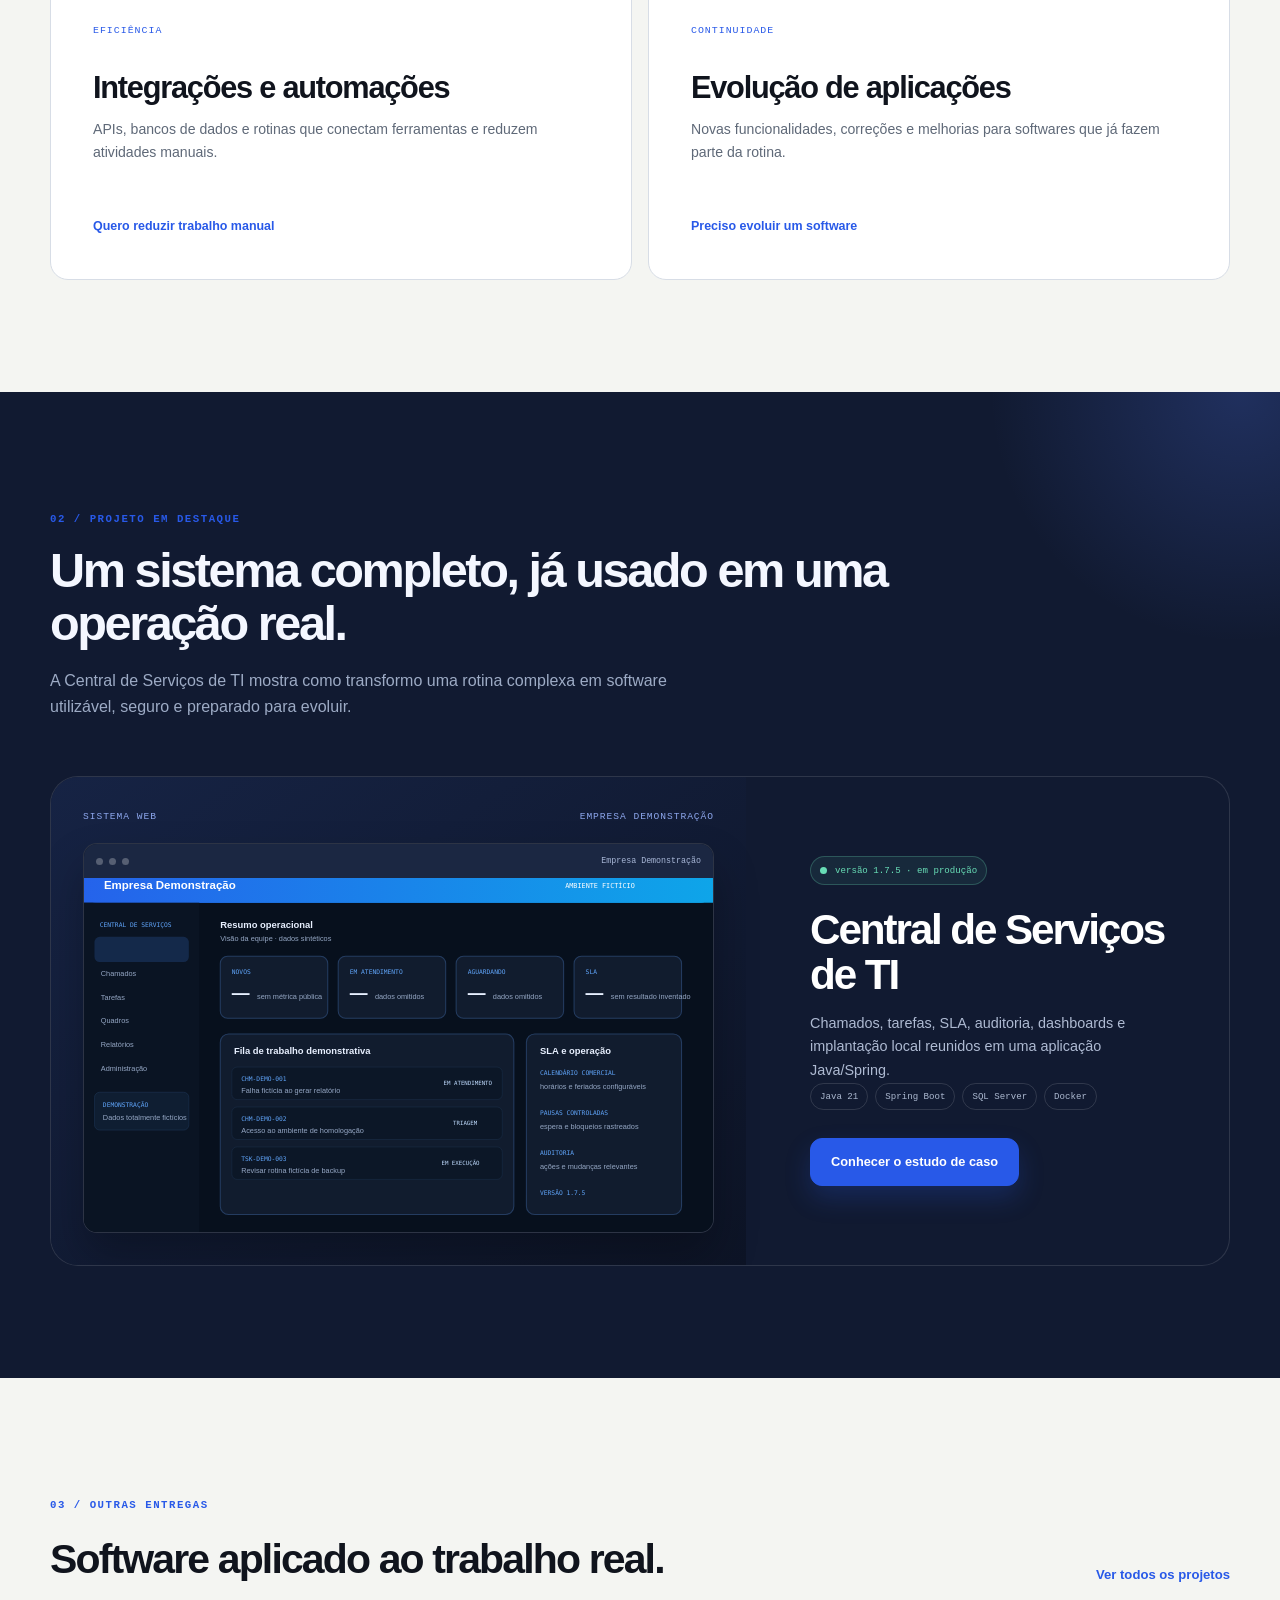
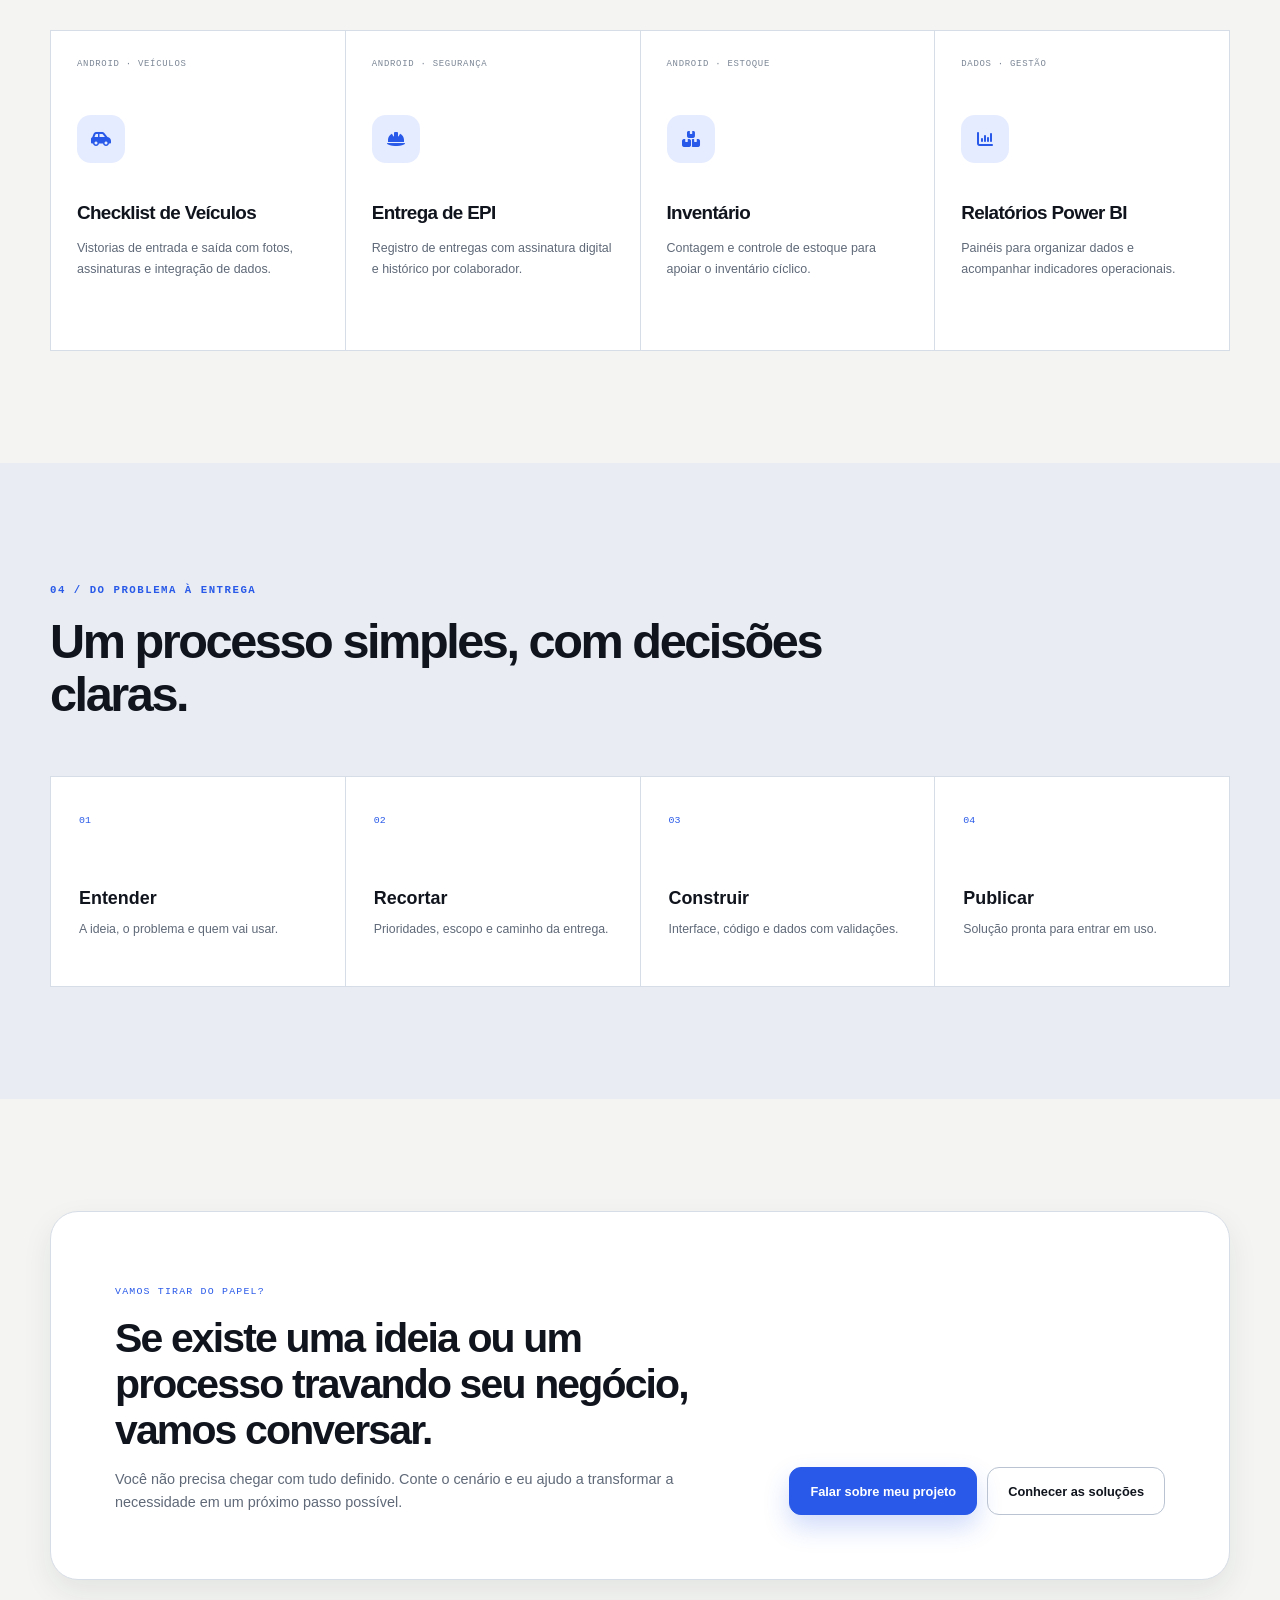
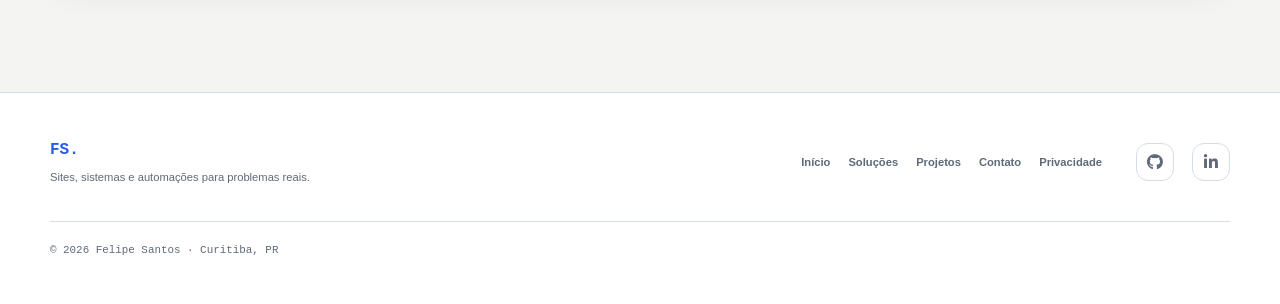
==== commit d57808da: "Present delivered projects and digital services" ====
--- a/index.html
+++ b/index.html
@@ -3,25 +3,25 @@
 <head>
   <meta charset="UTF-8">
   <meta name="viewport" content="width=device-width, initial-scale=1.0">
-  <meta name="description" content="Desenvolvimento de sistemas sob medida, integrações e automações para organizar processos empresariais. Atendimento direto com Felipe Santos, desenvolvedor Java/Spring.">
+  <meta name="description" content="Sites, sistemas, automações e integrações desenvolvidos por Felipe Santos para transformar ideias e problemas de operação em soluções digitais.">
   <meta name="theme-color" content="#111a31">
-  <title>Sistemas sob medida · Felipe Santos</title>
+  <title>Sites, sistemas e automações · Felipe Santos</title>
   <link rel="canonical" href="https://ofelipesantos.com.br/">
-  <meta property="og:title" content="Felipe Santos · Sistemas sob medida">
-  <meta property="og:description" content="Aplicações web, integrações e automações para transformar processos dispersos em operações mais organizadas.">
+  <meta property="og:title" content="Felipe Santos · Sites, sistemas e automações">
+  <meta property="og:description" content="Do site que apresenta ao sistema que resolve. Conheça soluções digitais desenvolvidas para problemas reais.">
   <meta property="og:type" content="website">
   <meta property="og:url" content="https://ofelipesantos.com.br/">
   <meta property="og:locale" content="pt_BR">
   <meta property="og:image" content="https://ofelipesantos.com.br/assets/social/felipe-santos-sistemas-sob-medida.png">
-  <meta property="og:image:alt" content="Felipe Santos — Sistemas sob medida para organizar a operação.">
+  <meta property="og:image:alt" content="Felipe Santos — desenvolvimento de soluções digitais.">
   <meta name="twitter:card" content="summary_large_image">
-  <meta name="twitter:title" content="Felipe Santos · Sistemas sob medida">
-  <meta name="twitter:description" content="Aplicações web, integrações e automações para processos empresariais.">
+  <meta name="twitter:title" content="Felipe Santos · Sites, sistemas e automações">
+  <meta name="twitter:description" content="Soluções digitais para apresentar negócios, organizar processos e conectar dados.">
   <meta name="twitter:image" content="https://ofelipesantos.com.br/assets/social/felipe-santos-sistemas-sob-medida.png">
   <link rel="icon" type="image/svg+xml" href="assets/icons/favicon.svg">
   <link rel="stylesheet" href="https://cdnjs.cloudflare.com/ajax/libs/font-awesome/6.5.0/css/all.min.css" media="print" onload="this.media='all'">
   <noscript><link rel="stylesheet" href="https://cdnjs.cloudflare.com/ajax/libs/font-awesome/6.5.0/css/all.min.css"></noscript>
-  <link rel="stylesheet" href="css/styles.css?v=7">
+  <link rel="stylesheet" href="css/styles.css?v=8">
   <script type="application/ld+json">
   {
     "@context": "https://schema.org",
@@ -32,143 +32,97 @@
     "jobTitle": "Desenvolvedor de Software",
     "address": {"@type": "PostalAddress", "addressLocality": "Curitiba", "addressRegion": "PR", "addressCountry": "BR"},
     "sameAs": ["https://github.com/oofelipesantos", "https://www.linkedin.com/in/oofelipesantos/"],
-    "knowsAbout": ["Java", "Spring Boot", "SQL Server", "Sistemas corporativos", "Integrações", "Automação de processos"]
+    "knowsAbout": ["Desenvolvimento web", "Java", "Spring Boot", "SQL Server", "Aplicativos Android", "Power BI", "Integrações", "Automação de processos"]
   }
   </script>
 </head>
 <body data-page="home">
   <header class="topnav">
-    <a href="index.html" class="nav-brand">
-      <span class="brand-mark mono">FS<span>.</span></span>
-      <span class="brand-copy">Felipe Santos<small>Sistemas sob medida</small></span>
-    </a>
-    <nav aria-label="Navegação principal">
-      <ul class="nav-menu">
-        <li><a href="index.html" class="nav-link" data-page="home">Início</a></li>
-        <li><a href="servicos.html" class="nav-link" data-page="servicos">Soluções</a></li>
-        <li><a href="projetos.html" class="nav-link" data-page="projetos">Projetos</a></li>
-        <li><a href="contato.html" class="nav-link" data-page="contato">Contato</a></li>
-      </ul>
-    </nav>
-    <div class="nav-right">
-      <a href="contato.html" class="nav-cta" data-track="contact_header">Avaliar meu projeto</a>
-      <button type="button" class="theme-toggle" id="themeToggle" title="Alternar tema" aria-label="Alternar tema"><i class="fas fa-sun" id="icon-sun"></i><i class="fas fa-moon" id="icon-moon"></i></button>
-      <button type="button" class="hamburger" id="hamburger" aria-label="Abrir menu" aria-controls="mobileNav" aria-expanded="false"><span></span><span></span><span></span></button>
-    </div>
+    <a href="index.html" class="nav-brand"><span class="brand-mark mono">FS<span>.</span></span><span class="brand-copy">Felipe Santos<small>Sites · Sistemas · Automações</small></span></a>
+    <nav aria-label="Navegação principal"><ul class="nav-menu"><li><a href="index.html" class="nav-link" data-page="home">Início</a></li><li><a href="servicos.html" class="nav-link" data-page="servicos">Soluções</a></li><li><a href="projetos.html" class="nav-link" data-page="projetos">Projetos</a></li><li><a href="contato.html" class="nav-link" data-page="contato">Contato</a></li></ul></nav>
+    <div class="nav-right"><a href="contato.html" class="nav-cta" data-track="contact_header">Falar sobre um projeto</a><button type="button" class="theme-toggle" id="themeToggle" title="Alternar tema" aria-label="Alternar tema"><i class="fas fa-sun" id="icon-sun"></i><i class="fas fa-moon" id="icon-moon"></i></button><button type="button" class="hamburger" id="hamburger" aria-label="Abrir menu" aria-controls="mobileNav" aria-expanded="false"><span></span><span></span><span></span></button></div>
   </header>
 
   <div class="mobile-nav-overlay" id="mobileNavOverlay"></div>
-  <nav class="mobile-nav" id="mobileNav" aria-label="Navegação móvel">
-    <div class="mobile-nav-header"><span class="brand-mark mono">FS<span>.</span></span><button type="button" class="close-mobile-nav" id="closeMobileNav" aria-label="Fechar menu">&times;</button></div>
-    <ul class="mobile-nav-menu">
-      <li><a href="index.html" class="mobile-nav-link" data-page="home">Início</a></li>
-      <li><a href="servicos.html" class="mobile-nav-link" data-page="servicos">Soluções</a></li>
-      <li><a href="projetos.html" class="mobile-nav-link" data-page="projetos">Projetos</a></li>
-      <li><a href="contato.html" class="mobile-nav-link" data-page="contato">Contato</a></li>
-    </ul>
-    <div class="mobile-nav-footer">Projetos de software sob medida</div>
-  </nav>
+  <nav class="mobile-nav" id="mobileNav" aria-label="Navegação móvel"><div class="mobile-nav-header"><span class="brand-mark mono">FS<span>.</span></span><button type="button" class="close-mobile-nav" id="closeMobileNav" aria-label="Fechar menu">&times;</button></div><ul class="mobile-nav-menu"><li><a href="index.html" class="mobile-nav-link" data-page="home">Início</a></li><li><a href="servicos.html" class="mobile-nav-link" data-page="servicos">Soluções</a></li><li><a href="projetos.html" class="mobile-nav-link" data-page="projetos">Projetos</a></li><li><a href="contato.html" class="mobile-nav-link" data-page="contato">Contato</a></li></ul><div class="mobile-nav-footer">Soluções digitais feitas sob medida</div></nav>
 
   <main class="main">
-    <section class="hero-section">
+    <section class="hero-section hero-commercial">
       <div class="container">
         <div class="hero-grid">
           <div class="hero-copy">
-            <div class="availability"><span>Atendimento direto com o desenvolvedor</span><span class="availability-place">Curitiba · PR</span></div>
-            <p class="hero-role mono">SISTEMAS INTERNOS · INTEGRAÇÕES · AUTOMAÇÃO</p>
-            <h1 class="hero-title">Software sob medida para <span>organizar sua operação.</span></h1>
-            <p class="hero-lead">Transformo processos dispersos, controles manuais e regras de negócio em aplicações seguras, rastreáveis e preparadas para o uso real.</p>
-            <div class="hero-actions">
-              <a href="contato.html" class="btn-primary" data-track="contact_hero">Quero avaliar meu projeto</a>
-              <a href="central-servicos-ti.html" class="btn-ghost" data-track="case_study_hero">Ver sistema entregue</a>
-            </div>
+            <div class="availability"><span>Disponível para novos projetos</span><span class="availability-place">Curitiba · atendimento remoto</span></div>
+            <p class="hero-role mono">SITES · SISTEMAS · AUTOMAÇÕES · INTEGRAÇÕES</p>
+            <h1 class="hero-title">Do site que apresenta ao <span>sistema que resolve.</span></h1>
+            <p class="hero-lead">Você traz a ideia ou o problema. Eu desenho e desenvolvo a solução — com interface, código, dados e publicação.</p>
+            <div class="hero-actions"><a href="contato.html" class="btn-primary" data-track="contact_hero">Conversar sobre meu projeto</a><a href="projetos.html" class="btn-ghost" data-track="projects_hero">Ver trabalhos entregues</a></div>
             <div class="hero-socials"><a href="https://github.com/oofelipesantos" target="_blank" rel="noopener" data-track="github"><i class="fab fa-github" aria-hidden="true"></i> GitHub</a><a href="https://www.linkedin.com/in/oofelipesantos/" target="_blank" rel="noopener" data-track="linkedin"><i class="fab fa-linkedin-in" aria-hidden="true"></i> LinkedIn</a></div>
           </div>
 
-          <a href="central-servicos-ti.html" class="hero-case" data-track="case_study_card">
-            <div class="hero-case-top"><span class="mono">PROJETO PRINCIPAL</span><span class="case-live"><span class="status-dot"></span> versão entregue · em produção</span></div>
-            <div class="product-frame">
-              <div class="product-frame-bar"><span></span><span></span><span></span><strong>Empresa Demonstração</strong></div>
-              <img src="assets/central-servicos/demo-dashboard.svg" alt="Dashboard fictício da Central de Serviços de TI" width="1280" height="720" fetchpriority="high">
-            </div>
-            <div class="hero-case-content"><div><h2>Central de Serviços de TI</h2><p>Chamados, tarefas, SLA, auditoria e operação reunidos em uma aplicação Java/Spring.</p></div></div>
-            <div class="hero-case-tags"><span>Java 21</span><span>Spring Boot</span><span>SQL Server</span></div>
-          </a>
+          <section class="solution-board" aria-label="Tipos de solução desenvolvidos">
+            <div class="solution-board-head"><span class="mono">O QUE POSSO CONSTRUIR</span><span class="board-pulse"><i></i> projeto sob medida</span></div>
+            <a href="contato.html?servico=site" class="solution-board-row" data-track="interest_site_hero"><span class="mono">01</span><strong>Site ou portfólio</strong><small>Presença digital que apresenta e converte.</small></a>
+            <a href="contato.html?servico=sistema" class="solution-board-row" data-track="interest_system_hero"><span class="mono">02</span><strong>Sistema sob medida</strong><small>Processos, regras e dados em um só lugar.</small></a>
+            <a href="contato.html?servico=automacao" class="solution-board-row" data-track="interest_automation_hero"><span class="mono">03</span><strong>Automação ou integração</strong><small>Menos tarefas repetidas, mais fluidez.</small></a>
+            <a href="contato.html?servico=evolucao" class="solution-board-row" data-track="interest_evolution_hero"><span class="mono">04</span><strong>Evolução de software</strong><small>Melhorias no que sua empresa já utiliza.</small></a>
+            <div class="solution-board-foot"><span>Web</span><span>Mobile</span><span>Dados</span><span>Publicação</span></div>
+          </section>
         </div>
       </div>
     </section>
 
-    <section class="evidence-strip" aria-label="Evidências do projeto principal">
-      <div class="container evidence-strip-grid">
-        <div><strong>Em produção</strong><span>uso real na operação</span></div>
-        <div><strong>SLA e auditoria</strong><span>processos rastreáveis</span></div>
-        <div><strong>Entrega completa</strong><span>do domínio à implantação</span></div>
-        <div><strong>Java / Spring</strong><span>backend, dados e segurança</span></div>
-      </div>
-    </section>
+    <section class="evidence-strip" aria-label="Forma de trabalho"><div class="container evidence-strip-grid"><div><strong>Ponta a ponta</strong><span>da ideia à publicação</span></div><div><strong>Contato direto</strong><span>sem repasse entre equipes</span></div><div><strong>Projetos reais</strong><span>web, mobile e dados</span></div><div><strong>Entrega em uso</strong><span>software levado à produção</span></div></div></section>
 
     <section class="section">
       <div class="container">
-        <div class="editorial-heading fade-up"><span class="section-index mono">01 / QUANDO FAZ SENTIDO</span><h2>Quando o processo cresceu, mas o controle não acompanhou.</h2><p>Nem todo problema pede um sistema novo. O desenvolvimento sob medida faz sentido quando a operação precisa de regras, histórico e integração que ferramentas genéricas não conseguem entregar.</p></div>
-        <div class="services-grid">
-          <article class="service-card fade-up"><div class="service-icon"><i class="fas fa-table-list" aria-hidden="true"></i></div><span class="mono">CONTROLE</span><h3>Planilhas viraram o sistema</h3><p>Informações duplicadas, versões diferentes do mesmo arquivo e dependência de conferência manual.</p></article>
-          <article class="service-card fade-up delay-1"><div class="service-icon"><i class="fas fa-arrows-rotate" aria-hidden="true"></i></div><span class="mono">FLUXO</span><h3>O trabalho se perde entre canais</h3><p>Solicitações espalhadas por mensagens, e-mails e conversas sem responsável ou histórico confiável.</p></article>
-          <article class="service-card fade-up delay-2"><div class="service-icon"><i class="fas fa-link" aria-hidden="true"></i></div><span class="mono">INTEGRAÇÃO</span><h3>Os sistemas não conversam</h3><p>Digitação repetida, consultas manuais e dados que precisam ser conciliados entre aplicações.</p></article>
+        <div class="editorial-heading fade-up"><span class="section-index mono">01 / COMO POSSO AJUDAR</span><h2>Uma solução digital para cada momento do negócio.</h2><p>De uma presença profissional na internet a um sistema completo para organizar a operação.</p></div>
+        <div class="service-spectrum">
+          <article class="spectrum-card spectrum-featured fade-up"><span class="mono">PRESENÇA DIGITAL</span><h3>Sites, portfólios e páginas de venda</h3><p>Para apresentar seu trabalho, validar uma ideia ou gerar novos contatos com uma experiência rápida e responsiva.</p><a href="contato.html?servico=site" data-track="interest_site_services">Quero apresentar meu negócio</a></article>
+          <article class="spectrum-card fade-up delay-1"><span class="mono">OPERAÇÃO</span><h3>Sistemas sob medida</h3><p>Aplicações web ou mobile para substituir controles dispersos e organizar regras, usuários e histórico.</p><a href="contato.html?servico=sistema" data-track="interest_system_services">Tenho um processo para organizar</a></article>
+          <article class="spectrum-card fade-up delay-2"><span class="mono">EFICIÊNCIA</span><h3>Integrações e automações</h3><p>APIs, bancos de dados e rotinas que conectam ferramentas e reduzem atividades manuais.</p><a href="contato.html?servico=automacao" data-track="interest_automation_services">Quero reduzir trabalho manual</a></article>
+          <article class="spectrum-card fade-up delay-3"><span class="mono">CONTINUIDADE</span><h3>Evolução de aplicações</h3><p>Novas funcionalidades, correções e melhorias para softwares que já fazem parte da rotina.</p><a href="contato.html?servico=evolucao" data-track="interest_evolution_services">Preciso evoluir um software</a></article>
         </div>
       </div>
     </section>
 
     <section class="section section-ink">
       <div class="container">
-        <div class="editorial-heading editorial-heading-light fade-up"><span class="section-index mono">02 / SOLUÇÕES</span><h2>Software pensado a partir do processo.</h2><p>A tecnologia entra depois do entendimento do problema, das pessoas envolvidas e das regras que precisam permanecer verdadeiras.</p></div>
-        <div class="offer-grid">
-          <article class="offer-card fade-up"><span class="mono">01</span><h3>Sistemas internos sob medida</h3><p>Aplicações web para chamados, tarefas, estoque, cadastros, aprovações e outros fluxos operacionais.</p><a href="servicos.html#sistemas">Entender a solução</a></article>
-          <article class="offer-card fade-up delay-1"><span class="mono">02</span><h3>Integrações e automações</h3><p>APIs, bancos de dados e rotinas que reduzem digitação repetida e conectam processos existentes.</p><a href="servicos.html#integracoes">Entender a solução</a></article>
-          <article class="offer-card fade-up delay-2"><span class="mono">03</span><h3>Evolução de aplicações</h3><p>Novas funcionalidades, correções e melhorias em segurança, dados, testes e implantação.</p><a href="servicos.html#evolucao">Entender a solução</a></article>
-        </div>
+        <div class="editorial-heading editorial-heading-light fade-up"><span class="section-index mono">02 / PROJETO EM DESTAQUE</span><h2>Um sistema completo, já usado em uma operação real.</h2><p>A Central de Serviços de TI mostra como transformo uma rotina complexa em software utilizável, seguro e preparado para evoluir.</p></div>
+        <article class="featured-project featured-project-home fade-up">
+          <div class="featured-project-visual"><div class="project-visual-label mono"><span>SISTEMA WEB</span><span>EMPRESA DEMONSTRAÇÃO</span></div><div class="product-frame large"><div class="product-frame-bar"><span></span><span></span><span></span><strong>Empresa Demonstração</strong></div><img src="assets/central-servicos/demo-dashboard.svg" alt="Dashboard fictício da Central de Serviços de TI" width="1280" height="720" loading="lazy"></div></div>
+          <div class="featured-project-copy"><div class="project-status delivered"><span></span> versão 1.7.5 · em produção</div><h2>Central de Serviços de TI</h2><p>Chamados, tarefas, SLA, auditoria, dashboards e implantação local reunidos em uma aplicação Java/Spring.</p><div class="project-tags"><span>Java 21</span><span>Spring Boot</span><span>SQL Server</span><span>Docker</span></div><a href="central-servicos-ti.html" class="btn-primary" data-track="case_study_home">Conhecer o estudo de caso</a></div>
+        </article>
       </div>
     </section>
 
     <section class="section">
       <div class="container">
-        <div class="editorial-heading fade-up"><span class="section-index mono">03 / QUEM DESENVOLVE</span><h2>Contato direto, contexto preservado e responsabilidade pela entrega.</h2></div>
-        <div class="about-layout">
-          <div class="about-copy fade-up">
-            <div class="profile-intro"><img src="assets/profile/profile.webp" alt="Felipe Santos" width="70" height="70" loading="lazy"><div><strong>Felipe Santos</strong><span>Desenvolvedor de Software</span></div></div>
-            <p>Desenvolvo software a partir de problemas reais de operação. Meu trabalho envolve entender o fluxo, modelar regras, construir a aplicação e preparar sua implantação.</p>
-            <p>Minha maior profundidade está no backend Java/Spring, sem perder de vista interface, banco de dados, segurança, testes e continuidade do sistema.</p>
-            <a href="projetos.html" class="text-link">Conhecer os projetos</a>
-          </div>
-          <div class="capability-list">
-            <article class="capability-row fade-up delay-1"><div class="icon-box"><i class="fas fa-diagram-project" aria-hidden="true"></i></div><div><span class="mono">DOMÍNIO</span><h3>Regras que refletem a operação</h3><p>Fluxos, permissões, prazos e transações tratados no backend, não apenas na tela.</p></div></article>
-            <article class="capability-row fade-up delay-2"><div class="icon-box"><i class="fas fa-database" aria-hidden="true"></i></div><div><span class="mono">DADOS</span><h3>Histórico e integridade</h3><p>Modelagem relacional, migrations, índices e decisões explícitas de concorrência.</p></div></article>
-            <article class="capability-row fade-up delay-3"><div class="icon-box"><i class="fas fa-box-open" aria-hidden="true"></i></div><div><span class="mono">OPERAÇÃO</span><h3>Aplicação pronta para uso</h3><p>Testes, pipeline, Docker, configuração externa, backup e caminhos para diagnóstico.</p></div></article>
-          </div>
+        <div class="projects-heading compact fade-up"><div><span class="section-index mono">03 / OUTRAS ENTREGAS</span><h2>Software aplicado ao trabalho real.</h2></div><a href="projetos.html" class="text-link">Ver todos os projetos</a></div>
+        <div class="delivery-grid">
+          <article class="delivery-card fade-up"><span class="delivery-type mono">ANDROID · VEÍCULOS</span><div class="project-icon"><i class="fas fa-car-side" aria-hidden="true"></i></div><h3>Checklist de Veículos</h3><p>Vistorias de entrada e saída com fotos, assinaturas e integração de dados.</p></article>
+          <article class="delivery-card fade-up delay-1"><span class="delivery-type mono">ANDROID · SEGURANÇA</span><div class="project-icon"><i class="fas fa-helmet-safety" aria-hidden="true"></i></div><h3>Entrega de EPI</h3><p>Registro de entregas com assinatura digital e histórico por colaborador.</p></article>
+          <article class="delivery-card fade-up delay-2"><span class="delivery-type mono">ANDROID · ESTOQUE</span><div class="project-icon"><i class="fas fa-boxes-stacked" aria-hidden="true"></i></div><h3>Inventário</h3><p>Contagem e controle de estoque para apoiar o inventário cíclico.</p></article>
+          <article class="delivery-card fade-up delay-3"><span class="delivery-type mono">DADOS · GESTÃO</span><div class="project-icon"><i class="fas fa-chart-column" aria-hidden="true"></i></div><h3>Relatórios Power BI</h3><p>Painéis para organizar dados e acompanhar indicadores operacionais.</p></article>
         </div>
       </div>
     </section>
 
     <section class="section section-soft">
-      <div class="container"><div class="closing-cta fade-up"><div><span class="mono">PRÓXIMO PASSO</span><h2>Tem um processo que dá trabalho demais para controlar?</h2><p class="closing-copy">Conte como ele funciona hoje. Eu avalio o contexto e retorno com perguntas objetivas sobre a solução.</p></div><div class="closing-actions"><a href="contato.html" class="btn-primary" data-track="contact_footer">Avaliar meu projeto</a><a href="central-servicos-ti.html" class="btn-ghost" data-track="case_study_footer">Ver caso real</a></div></div></div>
+      <div class="container">
+        <div class="editorial-heading fade-up"><span class="section-index mono">04 / DO PROBLEMA À ENTREGA</span><h2>Um processo simples, com decisões claras.</h2></div>
+        <div class="simple-process"><article><span class="mono">01</span><h3>Entender</h3><p>A ideia, o problema e quem vai usar.</p></article><article><span class="mono">02</span><h3>Recortar</h3><p>Prioridades, escopo e caminho da entrega.</p></article><article><span class="mono">03</span><h3>Construir</h3><p>Interface, código e dados com validações.</p></article><article><span class="mono">04</span><h3>Publicar</h3><p>Solução pronta para entrar em uso.</p></article></div>
+      </div>
     </section>
 
-    <footer>
-      <div class="footer-inner">
-        <div><div class="footer-brand mono">FS.</div><p>Sistemas internos, integrações e automação de processos.</p></div>
-        <div class="footer-links"><a href="index.html">Início</a><a href="servicos.html">Soluções</a><a href="projetos.html">Projetos</a><a href="contato.html">Contato</a><a href="privacidade.html">Privacidade</a><button type="button" class="footer-privacy-button" data-privacy-settings>Preferências</button></div>
-        <div class="footer-socials"><a href="https://github.com/oofelipesantos" target="_blank" rel="noopener" aria-label="GitHub"><i class="fab fa-github"></i></a><a href="https://www.linkedin.com/in/oofelipesantos/" target="_blank" rel="noopener" aria-label="LinkedIn"><i class="fab fa-linkedin-in"></i></a></div>
-        <p class="footer-copy mono">© 2026 Felipe Santos · Curitiba, PR</p>
-      </div>
-    </footer>
+    <section class="section"><div class="container"><div class="closing-cta fade-up"><div><span class="mono">VAMOS TIRAR DO PAPEL?</span><h2>Se existe uma ideia ou um processo travando seu negócio, vamos conversar.</h2><p class="closing-copy">Você não precisa chegar com tudo definido. Conte o cenário e eu ajudo a transformar a necessidade em um próximo passo possível.</p></div><div class="closing-actions"><a href="contato.html" class="btn-primary" data-track="contact_footer">Falar sobre meu projeto</a><a href="servicos.html" class="btn-ghost">Conhecer as soluções</a></div></div></div></section>
+
+    <footer><div class="footer-inner"><div><div class="footer-brand mono">FS.</div><p>Sites, sistemas e automações para problemas reais.</p></div><div class="footer-links"><a href="index.html">Início</a><a href="servicos.html">Soluções</a><a href="projetos.html">Projetos</a><a href="contato.html">Contato</a><a href="privacidade.html">Privacidade</a><button type="button" class="footer-privacy-button" data-privacy-settings>Preferências</button></div><div class="footer-socials"><a href="https://github.com/oofelipesantos" target="_blank" rel="noopener" aria-label="GitHub"><i class="fab fa-github"></i></a><a href="https://www.linkedin.com/in/oofelipesantos/" target="_blank" rel="noopener" aria-label="LinkedIn"><i class="fab fa-linkedin-in"></i></a></div><p class="footer-copy mono">© 2026 Felipe Santos · Curitiba, PR</p></div></footer>
   </main>
 
-  <div class="privacy-banner" id="privacyBanner" role="dialog" aria-labelledby="privacyTitle" aria-modal="false" hidden>
-    <div><strong id="privacyTitle">Medição com respeito à sua privacidade</strong><p>Com sua autorização, uso dados de navegação para entender quais conteúdos ajudam mais. Nenhum dado digitado no formulário é enviado às ferramentas de análise.</p><a href="privacidade.html">Ver política de privacidade</a></div>
-    <div class="privacy-actions"><button type="button" class="btn-ghost" data-consent="denied">Recusar</button><button type="button" class="btn-primary" data-consent="granted">Aceitar análise</button></div>
-  </div>
+  <div class="privacy-banner" id="privacyBanner" role="dialog" aria-labelledby="privacyTitle" aria-modal="false" hidden><div><strong id="privacyTitle">Medição com respeito à sua privacidade</strong><p>Com sua autorização, uso dados de navegação para entender quais conteúdos ajudam mais. Nenhum dado digitado no formulário é enviado às ferramentas de análise.</p><a href="privacidade.html">Ver política de privacidade</a></div><div class="privacy-actions"><button type="button" class="btn-ghost" data-consent="denied">Recusar</button><button type="button" class="btn-primary" data-consent="granted">Aceitar análise</button></div></div>
   <button type="button" id="topBtn" class="top-btn" title="Voltar ao topo" aria-label="Voltar ao topo"><i class="fas fa-arrow-up"></i></button>
   <script src="js/analytics-config.js?v=1"></script>
   <script src="js/analytics.js?v=1" defer></script>
-  <script src="js/script.js?v=5" defer></script>
+  <script src="js/script.js?v=6" defer></script>
 </body>
 </html>
--- a/css/styles.css
+++ b/css/styles.css
@@ -461,6 +461,52 @@
 .privacy-content a { color: var(--accent); text-decoration: underline; text-underline-offset: 3px; }
 .privacy-inline-button { margin-top: 20px; }
 
+/* Posicionamento comercial */
+.hero-commercial { min-height: min(700px, calc(100svh - var(--nav-h))); padding: 52px 0 60px; }
+.hero-commercial .hero-grid { grid-template-columns: minmax(0, 1.05fr) minmax(390px, 0.95fr); }
+.hero-commercial .hero-title { max-width: 720px; font-size: clamp(3.05rem, 5.1vw, 5.15rem); }
+.solution-board { overflow: hidden; border: 1px solid rgba(255,255,255,0.1); border-radius: var(--radius-lg); background: var(--navy); color: #f4f7ff; box-shadow: var(--shadow-lg); }
+.solution-board-head { display: flex; align-items: center; justify-content: space-between; gap: 18px; padding: 20px 24px; border-bottom: 1px solid rgba(255,255,255,0.11); color: #91aaf0; font-size: 0.6rem; letter-spacing: 0.08em; }
+.board-pulse { display: inline-flex; align-items: center; gap: 8px; color: #aebbd2; font-family: var(--body); font-size: 0.66rem; letter-spacing: 0; }
+.board-pulse i { width: 7px; height: 7px; border-radius: 50%; background: #68ddb6; box-shadow: 0 0 0 4px rgba(104,221,182,0.1); }
+.solution-board-row { display: grid; grid-template-columns: 34px 1fr; column-gap: 12px; padding: 20px 24px; border-bottom: 1px solid rgba(255,255,255,0.1); transition: background var(--ease), padding-left var(--ease); }
+.solution-board-row:hover { padding-left: 30px; background: rgba(255,255,255,0.055); }
+.solution-board-row > span { grid-row: 1 / 3; padding-top: 2px; color: #7189c9; font-size: 0.58rem; }
+.solution-board-row strong { color: #fff; font-size: 1rem; letter-spacing: -0.02em; }
+.solution-board-row small { color: #9facbf; font-size: 0.72rem; }
+.solution-board-foot { display: flex; flex-wrap: wrap; gap: 7px; padding: 18px 24px; }
+.solution-board-foot span { padding: 5px 9px; border: 1px solid rgba(255,255,255,0.12); border-radius: 999px; color: #aebbd2; font-family: var(--mono); font-size: 0.54rem; }
+
+.service-spectrum { display: grid; grid-template-columns: repeat(2, 1fr); gap: 16px; }
+.spectrum-card { min-height: 300px; display: flex; flex-direction: column; padding: clamp(26px, 4vw, 42px); border: 1px solid var(--line); border-radius: var(--radius); background: var(--surface); transition: transform var(--ease), border-color var(--ease), box-shadow var(--ease); }
+.spectrum-card:hover { transform: translateY(-5px); border-color: var(--line-strong); box-shadow: var(--shadow-sm); }
+.spectrum-card > span { color: var(--accent); font-size: 0.62rem; letter-spacing: 0.1em; }
+.spectrum-card h3 { max-width: 520px; margin: 32px 0 12px; font-size: clamp(1.45rem, 2.4vw, 2rem); line-height: 1.12; letter-spacing: -0.04em; }
+.spectrum-card p { max-width: 560px; color: var(--muted); font-size: 0.88rem; }
+.spectrum-card a { width: fit-content; margin-top: auto; padding-top: 30px; color: var(--accent); font-size: 0.78rem; font-weight: 800; }
+.spectrum-featured { background: var(--accent); border-color: var(--accent); color: #fff; }
+.spectrum-featured > span, .spectrum-featured h3, .spectrum-featured a { color: #fff; }
+.spectrum-featured p { color: rgba(255,255,255,0.78); }
+.spectrum-featured:hover { border-color: var(--accent); box-shadow: 0 20px 44px color-mix(in srgb, var(--accent) 24%, transparent); }
+
+.featured-project-home { position: relative; box-shadow: none; border: 1px solid rgba(255,255,255,0.12); }
+.projects-heading.compact { margin-top: 0; }
+.projects-heading.compact .text-link { margin: 0 0 8px; white-space: nowrap; }
+.delivery-grid { display: grid; grid-template-columns: repeat(4, 1fr); border-top: 1px solid var(--line); border-left: 1px solid var(--line); }
+.delivery-card { min-height: 320px; display: flex; flex-direction: column; padding: 26px; border-right: 1px solid var(--line); border-bottom: 1px solid var(--line); background: var(--surface); transition: background var(--ease), transform var(--ease); }
+.delivery-card:hover { z-index: 1; transform: translateY(-4px); background: color-mix(in srgb, var(--surface) 84%, var(--accent-soft)); }
+.delivery-type { min-height: 40px; color: var(--muted-2); font-size: 0.56rem; letter-spacing: 0.08em; }
+.delivery-card .project-icon { margin: 18px 0 34px; }
+.delivery-card h3 { margin-bottom: 10px; font-size: 1.18rem; letter-spacing: -0.035em; }
+.delivery-card p { color: var(--muted); font-size: 0.78rem; }
+
+.simple-process { display: grid; grid-template-columns: repeat(4, 1fr); border-top: 1px solid var(--line); border-left: 1px solid var(--line); }
+.simple-process article { min-height: 210px; padding: 28px; border-right: 1px solid var(--line); border-bottom: 1px solid var(--line); background: var(--surface); }
+.simple-process span { color: var(--accent); font-size: 0.62rem; }
+.simple-process h3 { margin: 52px 0 6px; font-size: 1.12rem; }
+.simple-process p { color: var(--muted); font-size: 0.77rem; }
+.solution-main .text-link { margin-top: 22px; }
+
 @media (prefers-reduced-motion: reduce) {
   html { scroll-behavior: auto; }
   *, *::before, *::after { animation-duration: 0.01ms !important; transition-duration: 0.01ms !important; }
@@ -492,6 +538,10 @@
   .case-facts { display: grid; grid-template-columns: repeat(2, 1fr); }
   .case-fact:nth-child(odd) { border-right: 1px solid var(--line); }
   .case-layer-grid { grid-template-columns: repeat(2, 1fr); }
+  .hero-commercial .hero-grid { grid-template-columns: 1fr; }
+  .solution-board { max-width: 720px; }
+  .delivery-grid { grid-template-columns: repeat(2, 1fr); }
+  .simple-process { grid-template-columns: repeat(2, 1fr); }
 }
 
 @media (max-width: 760px) {
@@ -537,6 +587,10 @@
   .privacy-banner { right: 16px; bottom: 16px; left: 16px; grid-template-columns: 1fr; gap: 18px; }
   .privacy-actions { width: 100%; }
   .privacy-actions .btn-primary, .privacy-actions .btn-ghost { flex: 1; }
+  .hero-commercial { padding-top: 42px; }
+  .hero-commercial .hero-title { font-size: clamp(2.65rem, 11vw, 4rem); }
+  .service-spectrum { grid-template-columns: 1fr; }
+  .spectrum-card { min-height: 280px; }
 }
 
 @media (max-width: 520px) {
@@ -579,4 +633,12 @@
   .footer-links { grid-column: 1; grid-row: auto; gap: 12px; }
   .footer-links { flex-wrap: wrap; }
   .footer-copy { grid-row: auto; }
+  .hero-commercial .hero-title { font-size: 2.62rem; }
+  .solution-board-head { align-items: flex-start; flex-direction: column; }
+  .solution-board-row { padding: 18px; }
+  .solution-board-row:hover { padding-left: 22px; }
+  .delivery-grid, .simple-process { grid-template-columns: 1fr; }
+  .delivery-card { min-height: 270px; }
+  .simple-process article { min-height: 180px; }
+  .simple-process h3 { margin-top: 38px; }
 }
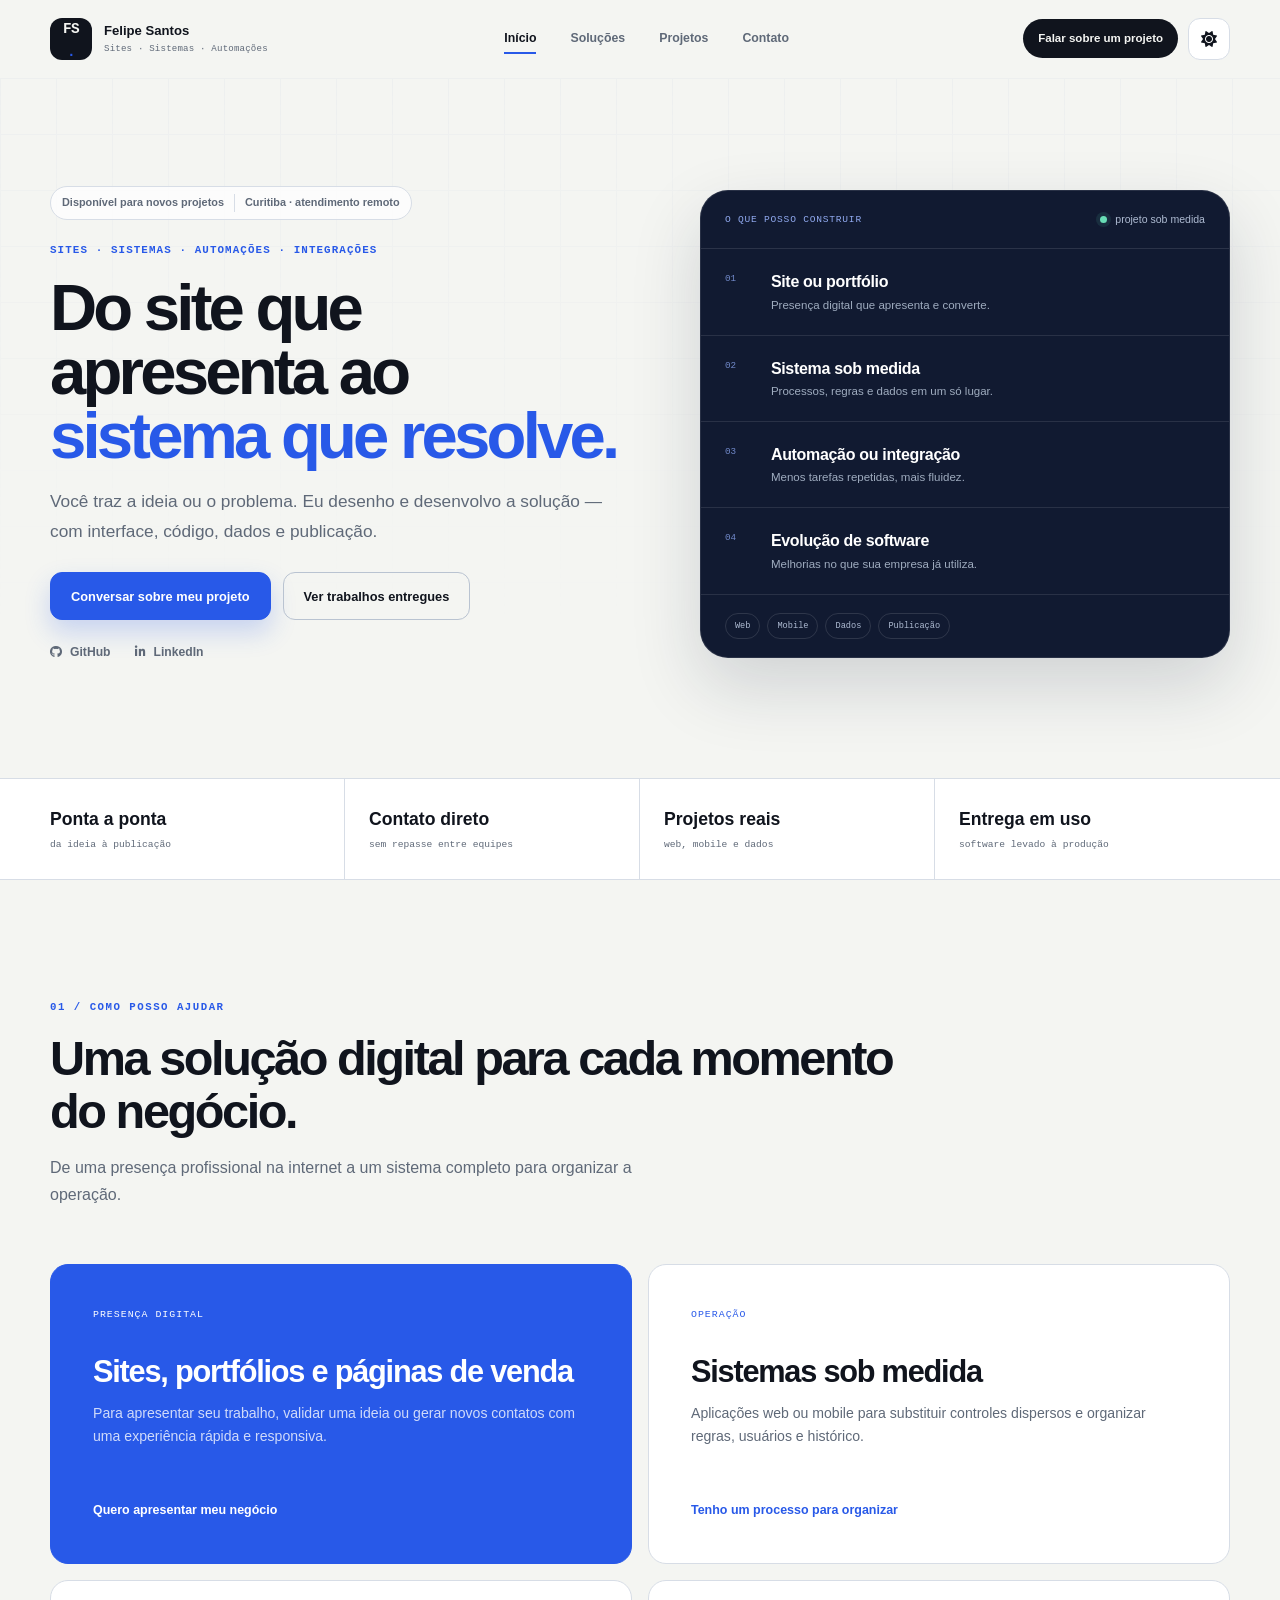
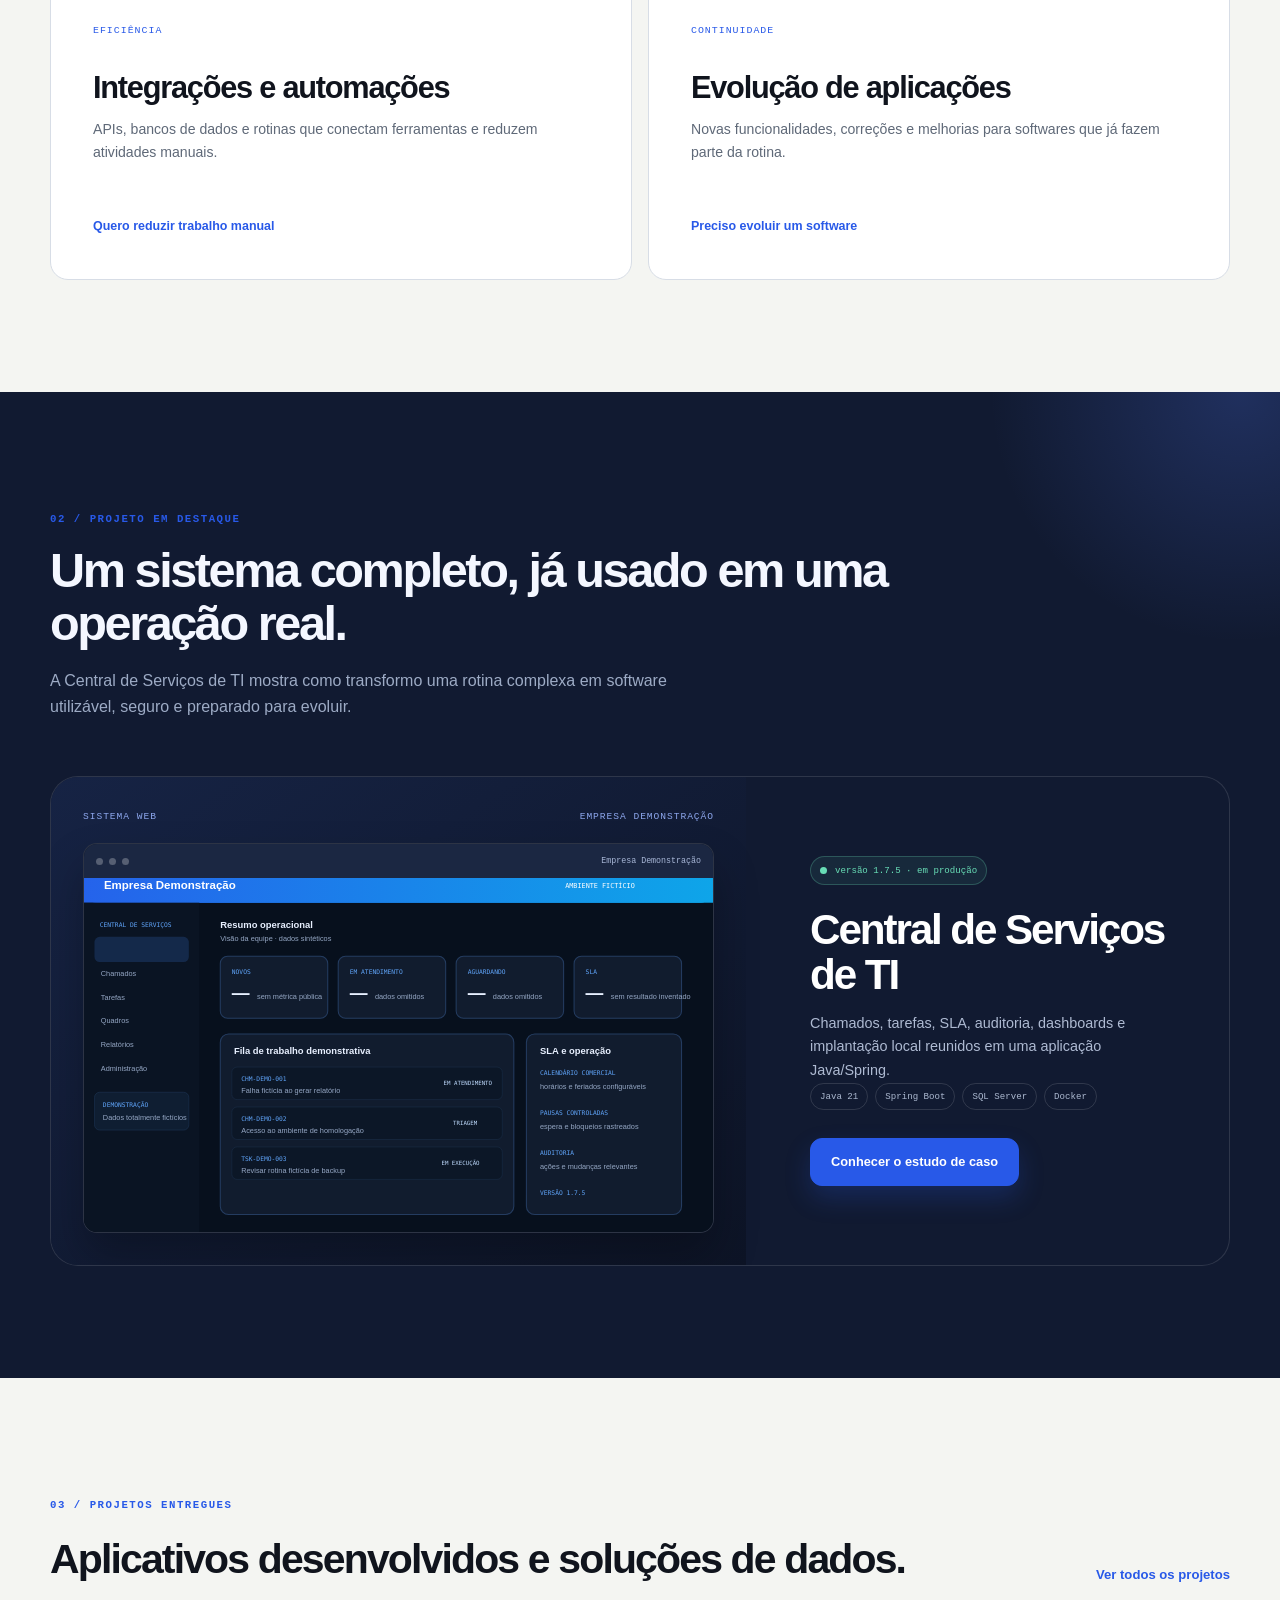
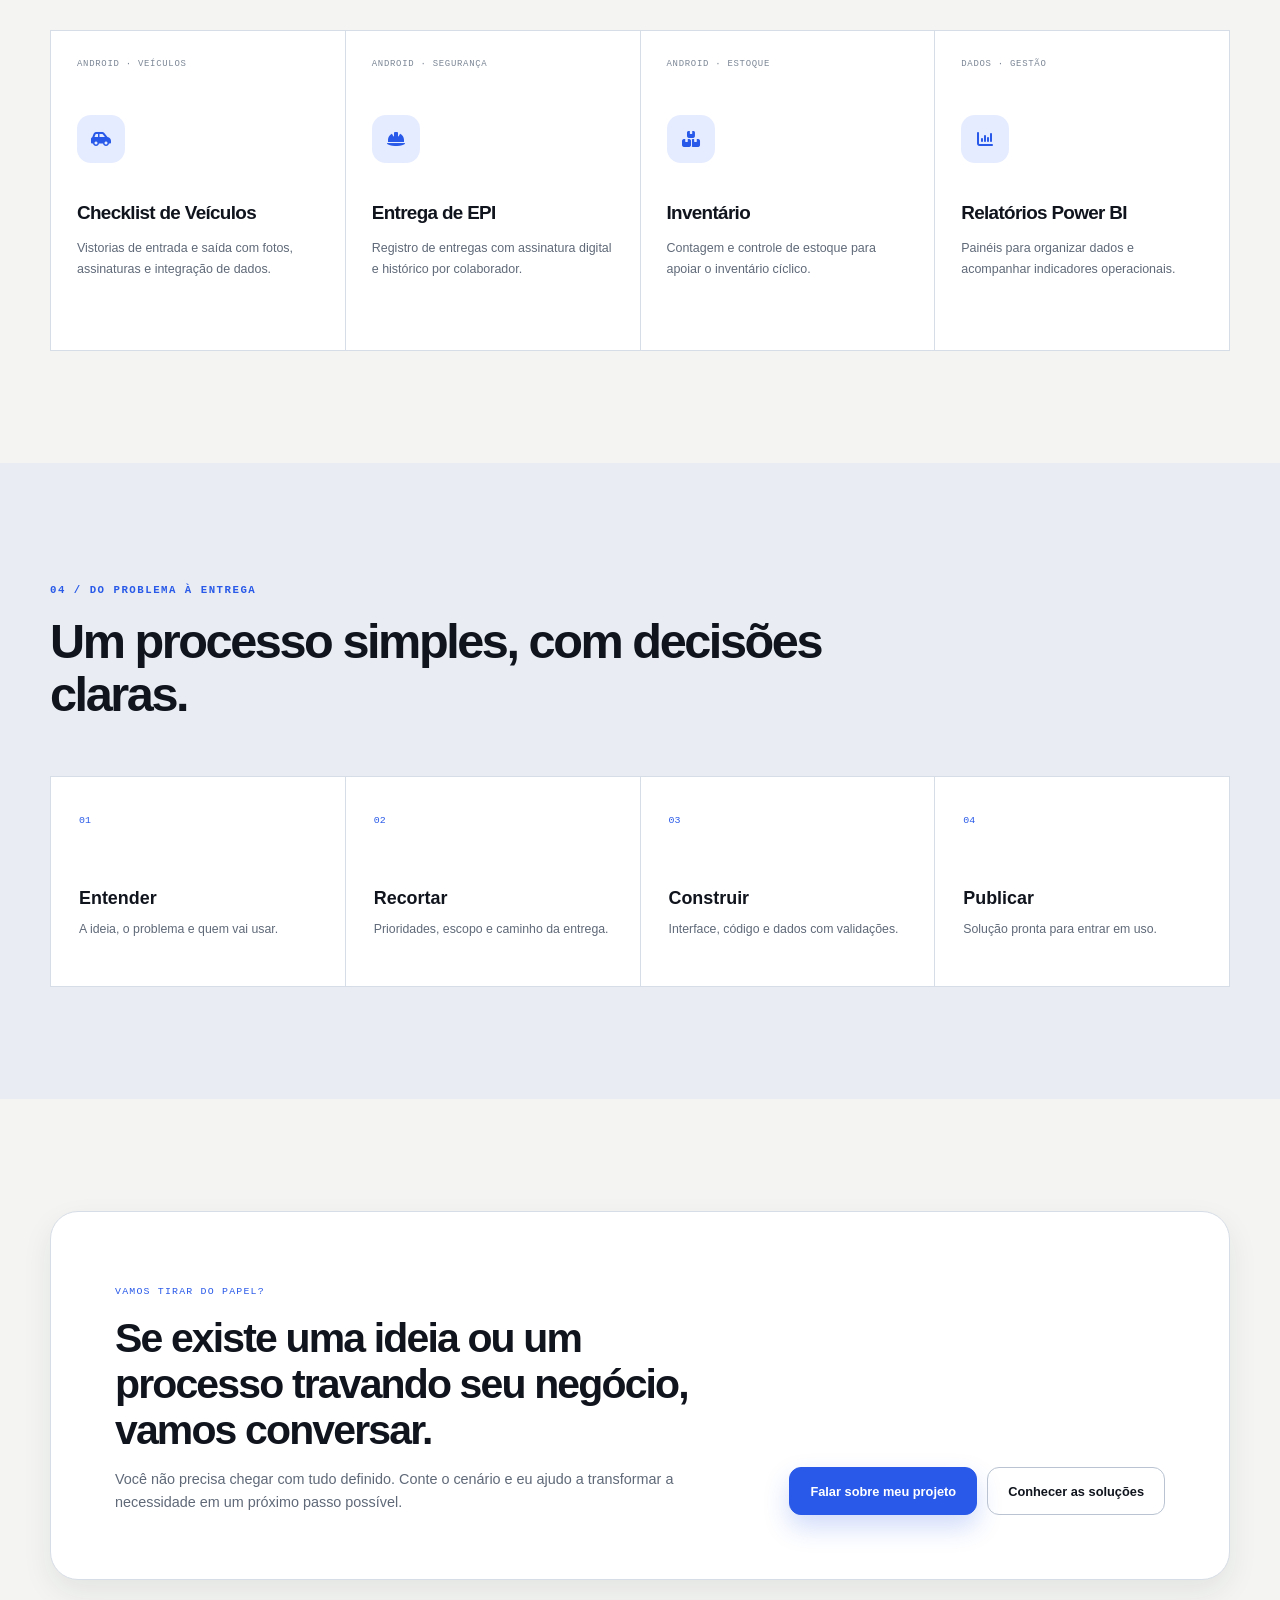
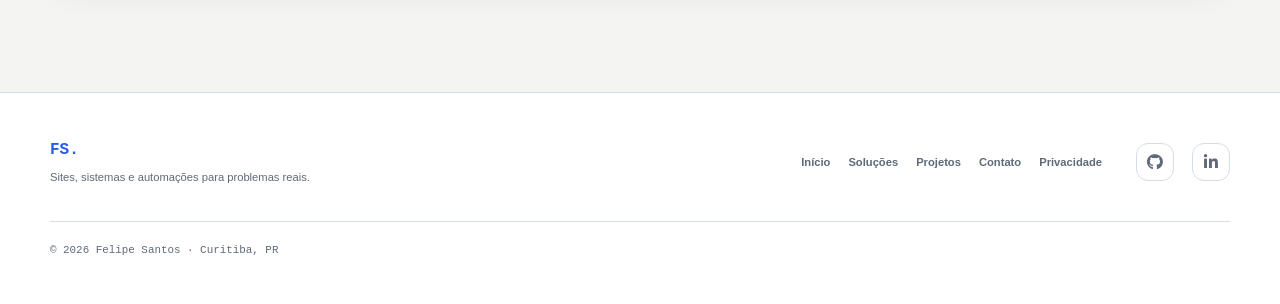
==== commit d49e3132: "Highlight delivered apps on homepage" ====
--- a/index.html
+++ b/index.html
@@ -97,7 +97,7 @@
 
     <section class="section">
       <div class="container">
-        <div class="projects-heading compact fade-up"><div><span class="section-index mono">03 / OUTRAS ENTREGAS</span><h2>Software aplicado ao trabalho real.</h2></div><a href="projetos.html" class="text-link">Ver todos os projetos</a></div>
+        <div class="projects-heading compact fade-up"><div><span class="section-index mono">03 / PROJETOS ENTREGUES</span><h2>Aplicativos desenvolvidos e soluções de dados.</h2></div><a href="projetos.html#aplicativos" class="text-link">Ver todos os projetos</a></div>
         <div class="delivery-grid">
           <article class="delivery-card fade-up"><span class="delivery-type mono">ANDROID · VEÍCULOS</span><div class="project-icon"><i class="fas fa-car-side" aria-hidden="true"></i></div><h3>Checklist de Veículos</h3><p>Vistorias de entrada e saída com fotos, assinaturas e integração de dados.</p></article>
           <article class="delivery-card fade-up delay-1"><span class="delivery-type mono">ANDROID · SEGURANÇA</span><div class="project-icon"><i class="fas fa-helmet-safety" aria-hidden="true"></i></div><h3>Entrega de EPI</h3><p>Registro de entregas com assinatura digital e histórico por colaborador.</p></article>
--- a/css/styles.css
+++ b/css/styles.css
@@ -275,6 +275,15 @@
 .project-card h3 { margin: 8px 0 10px; font-size: 1.45rem; letter-spacing: -0.035em; }
 .project-card > p { color: var(--muted); font-size: 0.87rem; }
 .project-highlight { width: fit-content; margin-top: auto; margin-bottom: 16px; padding-top: 26px; color: var(--accent); font-size: 0.73rem; font-weight: 800; }
+.projects-grid-apps { grid-template-columns: repeat(3, 1fr); }
+.projects-heading-subgroup { margin-top: 78px; }
+.data-delivery { display: grid; grid-template-columns: 180px minmax(0, 1.2fr) minmax(260px, 0.8fr); gap: 38px; align-items: center; padding: clamp(28px, 5vw, 52px); border: 1px solid var(--line); border-radius: var(--radius); background: var(--surface); transition: transform var(--ease), border-color var(--ease), box-shadow var(--ease); }
+.data-delivery:hover { transform: translateY(-5px); border-color: var(--line-strong); box-shadow: var(--shadow-sm); }
+.data-delivery-lead { align-self: stretch; display: flex; flex-direction: column; justify-content: space-between; gap: 36px; }
+.data-delivery-copy h3 { margin: 8px 0 10px; font-size: clamp(1.6rem, 3vw, 2.35rem); letter-spacing: -0.045em; }
+.data-delivery-copy p { max-width: 610px; color: var(--muted); font-size: 0.88rem; }
+.data-delivery-meta { padding-left: 34px; border-left: 1px solid var(--line); }
+.data-delivery-meta strong { display: block; margin-bottom: 22px; color: var(--accent); font-size: 0.8rem; }
 .proof-grid { display: grid; grid-template-columns: repeat(4, 1fr); border-top: 1px solid var(--line); border-left: 1px solid var(--line); }
 .proof-item { padding: 30px; border-right: 1px solid var(--line); border-bottom: 1px solid var(--line); background: var(--surface); }
 .proof-item i { color: var(--accent); font-size: 1.15rem; }
@@ -538,6 +547,9 @@
   .case-facts { display: grid; grid-template-columns: repeat(2, 1fr); }
   .case-fact:nth-child(odd) { border-right: 1px solid var(--line); }
   .case-layer-grid { grid-template-columns: repeat(2, 1fr); }
+  .projects-grid-apps { grid-template-columns: repeat(3, 1fr); }
+  .data-delivery { grid-template-columns: 130px 1fr; }
+  .data-delivery-meta { grid-column: 2; padding: 22px 0 0; border-top: 1px solid var(--line); border-left: 0; }
   .hero-commercial .hero-grid { grid-template-columns: 1fr; }
   .solution-board { max-width: 720px; }
   .delivery-grid { grid-template-columns: repeat(2, 1fr); }
@@ -565,6 +577,7 @@
   .page-hero h1 { font-size: clamp(2.65rem, 11vw, 4.1rem); }
   .projects-heading { align-items: flex-start; flex-direction: column; }
   .projects-grid, .positioning-grid { grid-template-columns: 1fr; }
+  .projects-grid-apps { grid-template-columns: 1fr; }
   .project-card { min-height: 340px; }
   .services-grid { grid-template-columns: 1fr; }
   .solution-row { grid-template-columns: 1fr; gap: 20px; }
@@ -587,6 +600,9 @@
   .privacy-banner { right: 16px; bottom: 16px; left: 16px; grid-template-columns: 1fr; gap: 18px; }
   .privacy-actions { width: 100%; }
   .privacy-actions .btn-primary, .privacy-actions .btn-ghost { flex: 1; }
+  .data-delivery { grid-template-columns: 1fr; gap: 26px; }
+  .data-delivery-lead { flex-direction: row; align-items: center; }
+  .data-delivery-meta { grid-column: 1; }
   .hero-commercial { padding-top: 42px; }
   .hero-commercial .hero-title { font-size: clamp(2.65rem, 11vw, 4rem); }
   .service-spectrum { grid-template-columns: 1fr; }
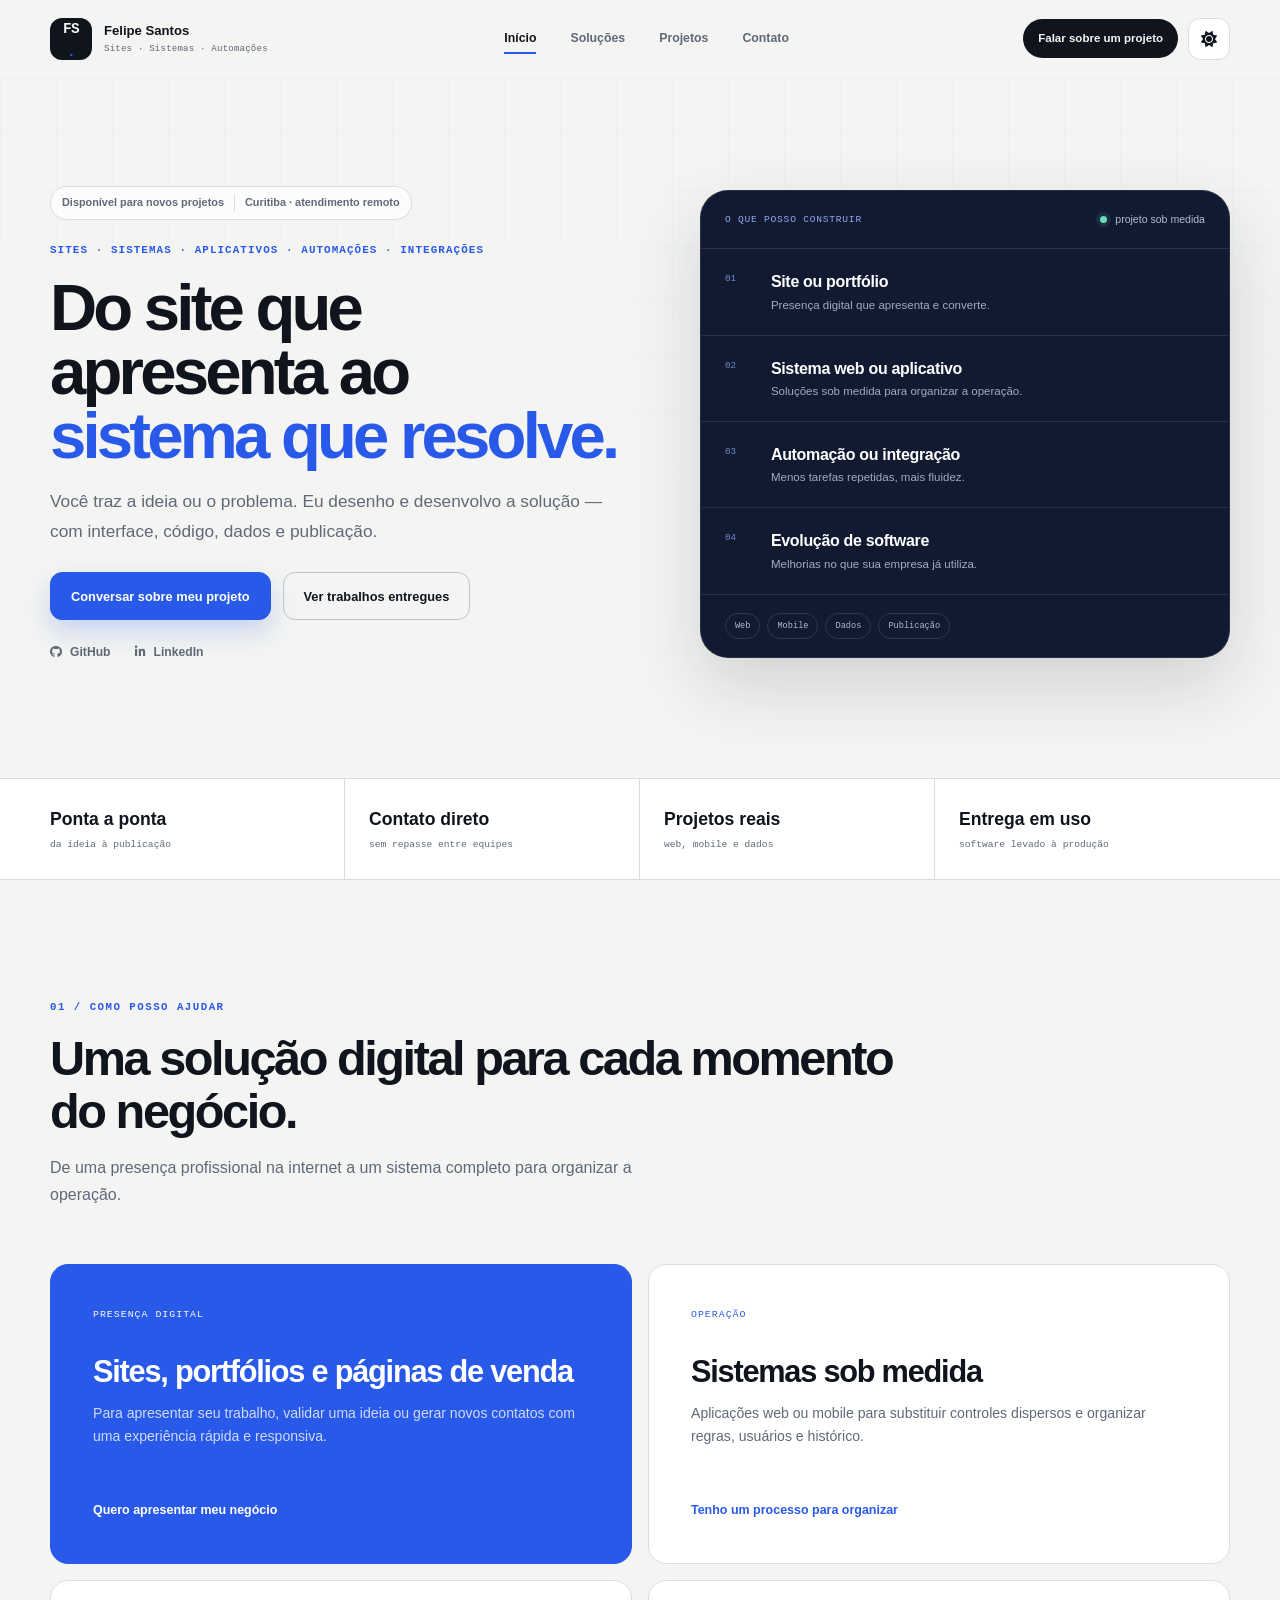
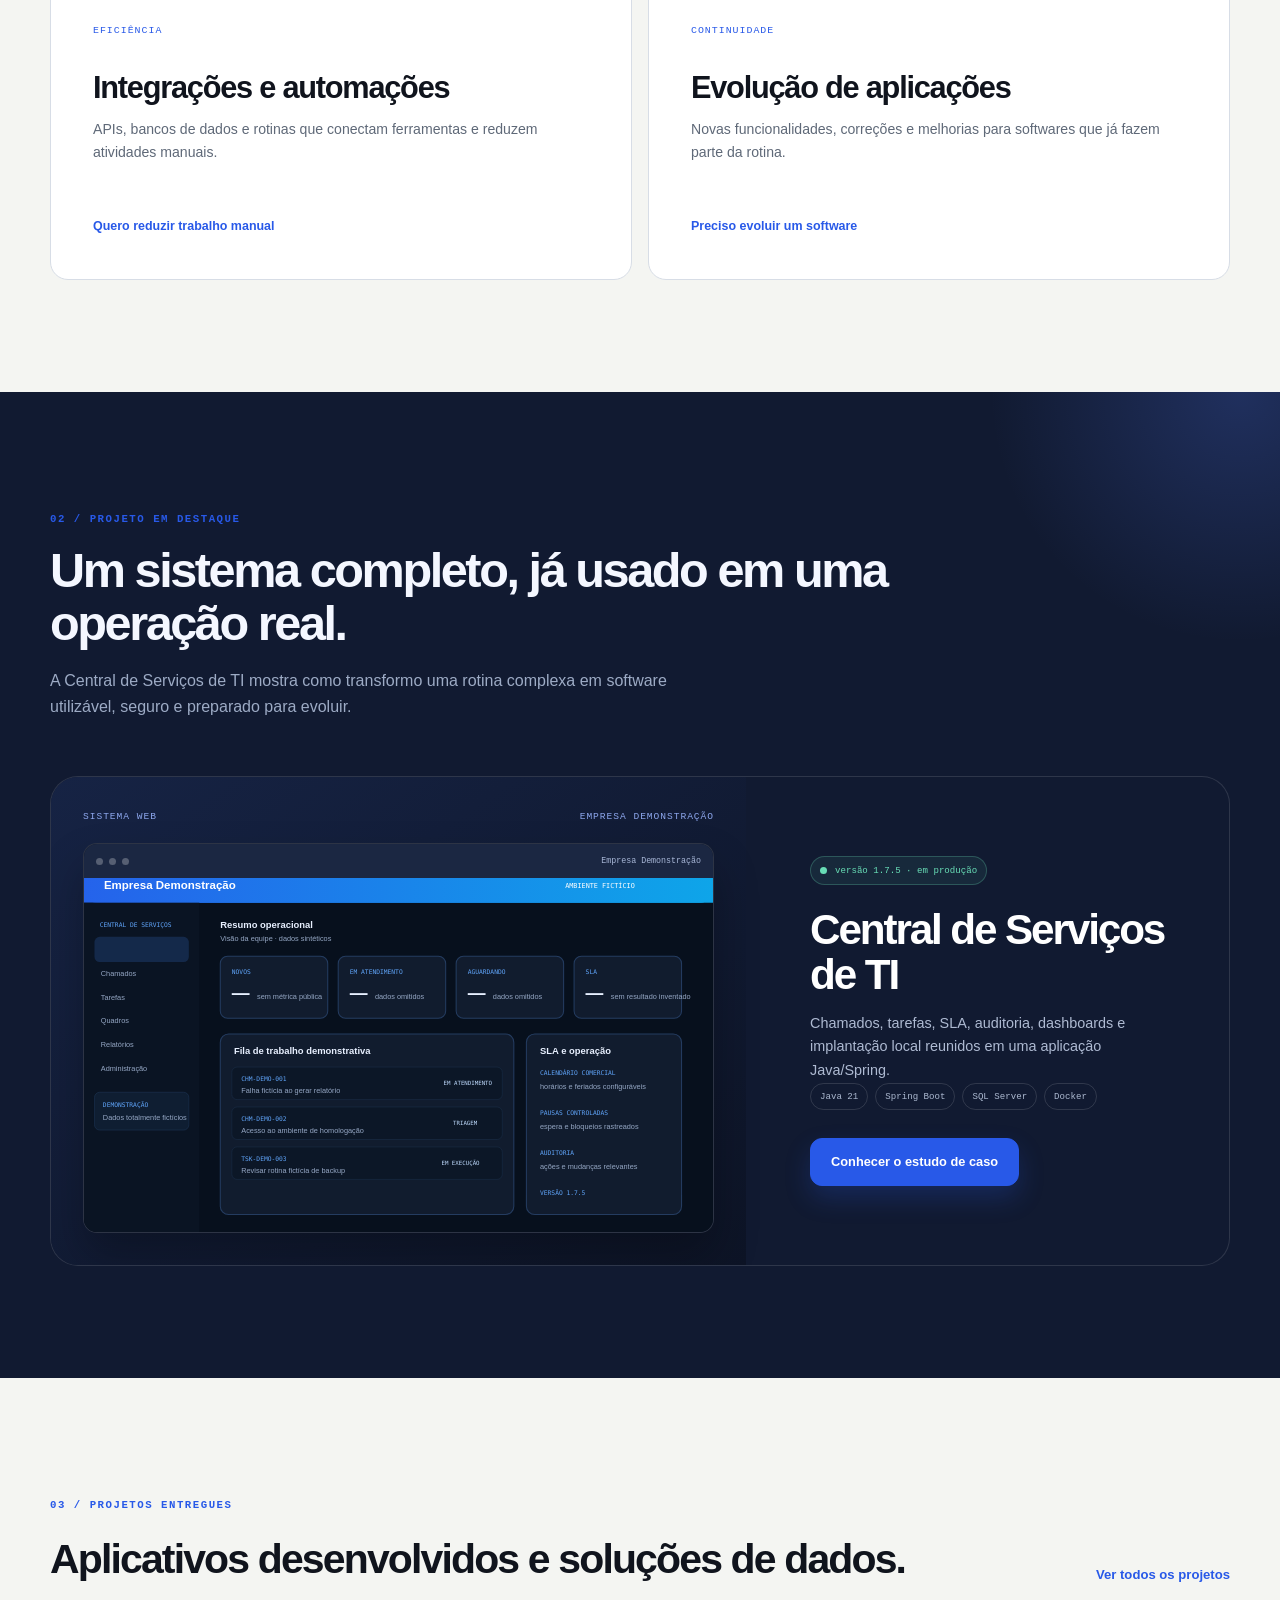
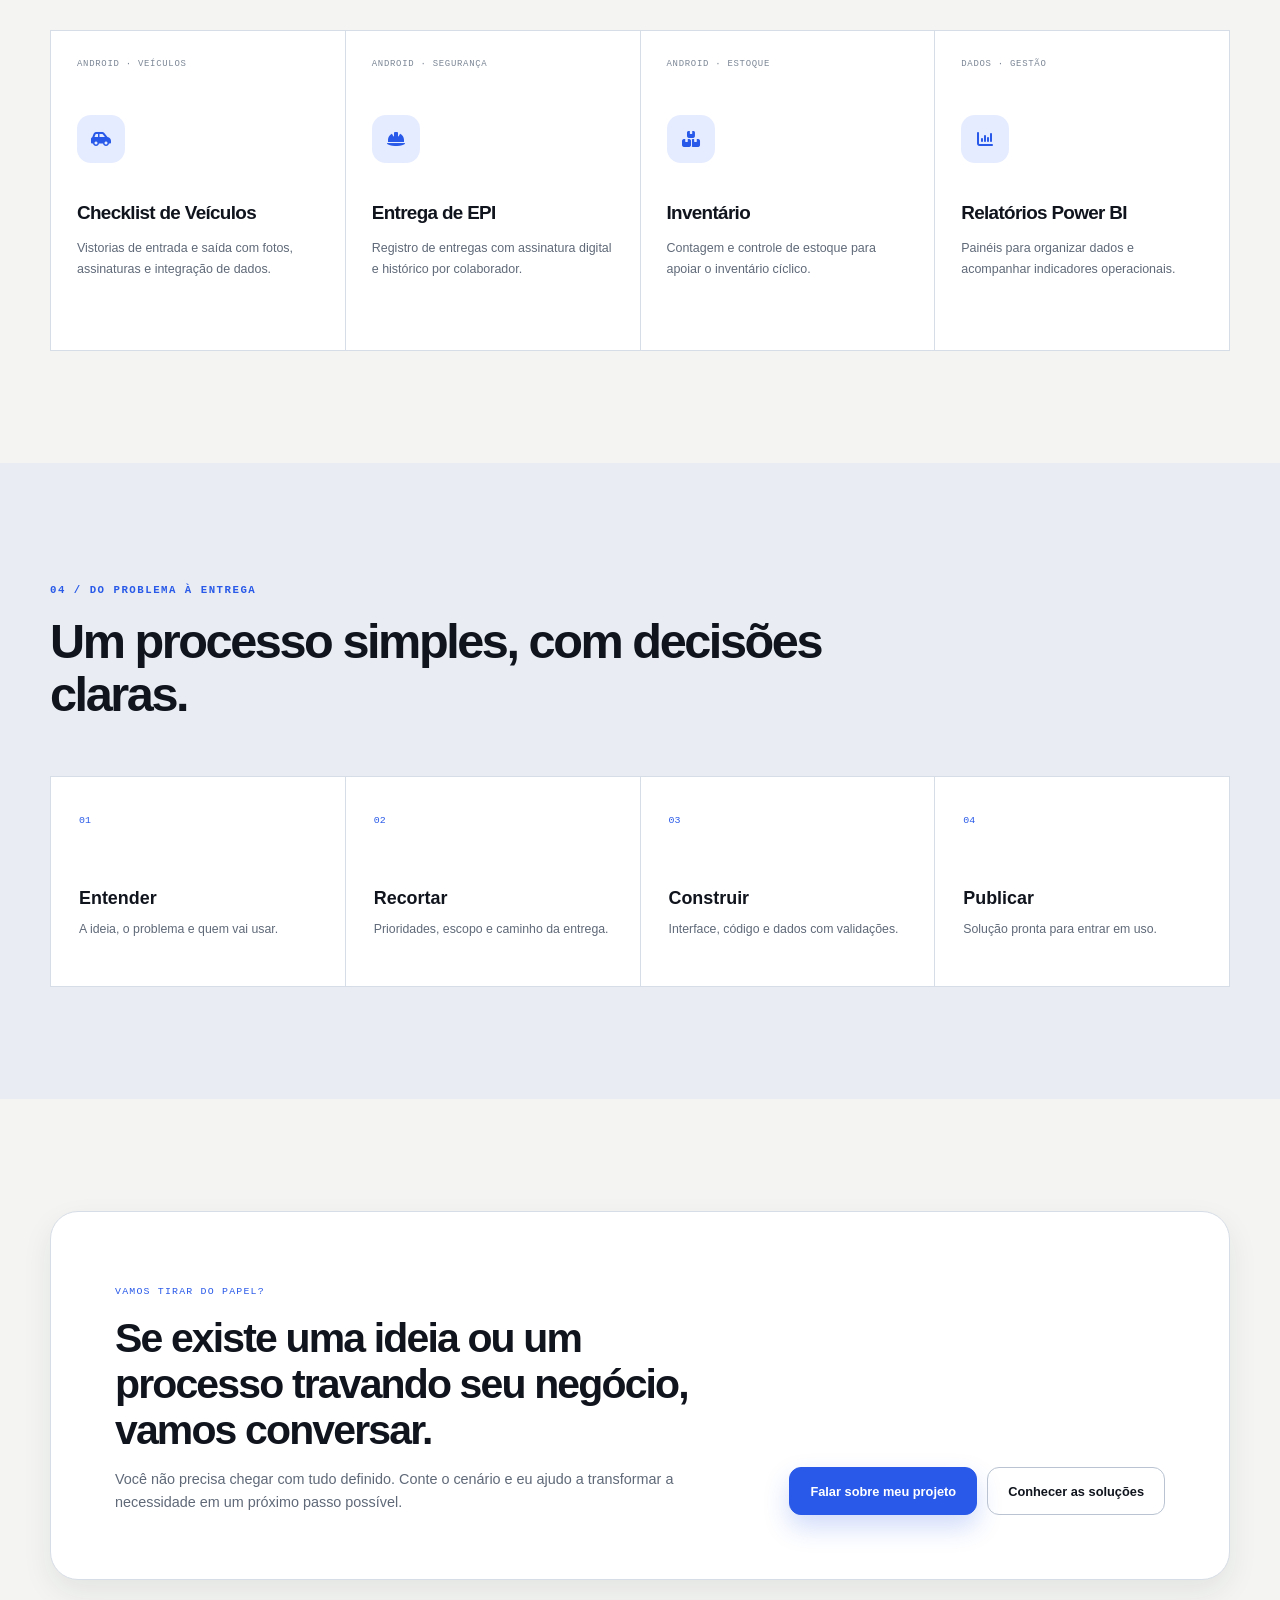
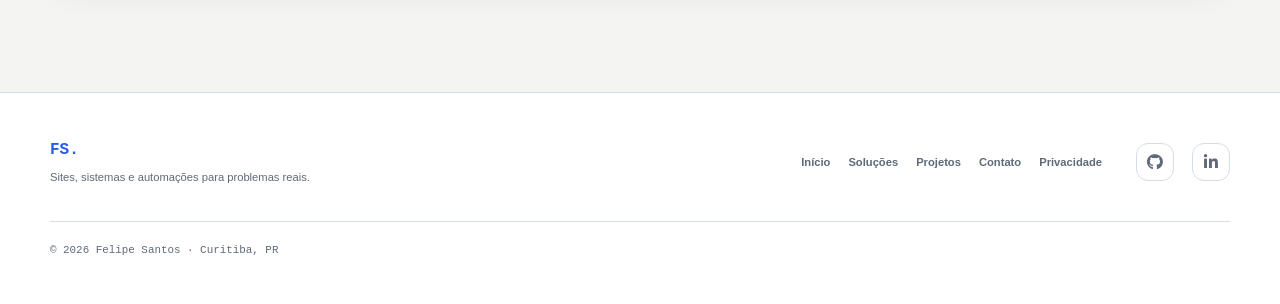
==== commit cb0cc201: "Present mobile apps in homepage offer" ====
--- a/index.html
+++ b/index.html
@@ -52,7 +52,7 @@
         <div class="hero-grid">
           <div class="hero-copy">
             <div class="availability"><span>Disponível para novos projetos</span><span class="availability-place">Curitiba · atendimento remoto</span></div>
-            <p class="hero-role mono">SITES · SISTEMAS · AUTOMAÇÕES · INTEGRAÇÕES</p>
+            <p class="hero-role mono">SITES · SISTEMAS · APLICATIVOS · AUTOMAÇÕES · INTEGRAÇÕES</p>
             <h1 class="hero-title">Do site que apresenta ao <span>sistema que resolve.</span></h1>
             <p class="hero-lead">Você traz a ideia ou o problema. Eu desenho e desenvolvo a solução — com interface, código, dados e publicação.</p>
             <div class="hero-actions"><a href="contato.html" class="btn-primary" data-track="contact_hero">Conversar sobre meu projeto</a><a href="projetos.html" class="btn-ghost" data-track="projects_hero">Ver trabalhos entregues</a></div>
@@ -62,7 +62,7 @@
           <section class="solution-board" aria-label="Tipos de solução desenvolvidos">
             <div class="solution-board-head"><span class="mono">O QUE POSSO CONSTRUIR</span><span class="board-pulse"><i></i> projeto sob medida</span></div>
             <a href="contato.html?servico=site" class="solution-board-row" data-track="interest_site_hero"><span class="mono">01</span><strong>Site ou portfólio</strong><small>Presença digital que apresenta e converte.</small></a>
-            <a href="contato.html?servico=sistema" class="solution-board-row" data-track="interest_system_hero"><span class="mono">02</span><strong>Sistema sob medida</strong><small>Processos, regras e dados em um só lugar.</small></a>
+            <a href="contato.html?servico=sistema" class="solution-board-row" data-track="interest_system_hero"><span class="mono">02</span><strong>Sistema web ou aplicativo</strong><small>Soluções sob medida para organizar a operação.</small></a>
             <a href="contato.html?servico=automacao" class="solution-board-row" data-track="interest_automation_hero"><span class="mono">03</span><strong>Automação ou integração</strong><small>Menos tarefas repetidas, mais fluidez.</small></a>
             <a href="contato.html?servico=evolucao" class="solution-board-row" data-track="interest_evolution_hero"><span class="mono">04</span><strong>Evolução de software</strong><small>Melhorias no que sua empresa já utiliza.</small></a>
             <div class="solution-board-foot"><span>Web</span><span>Mobile</span><span>Dados</span><span>Publicação</span></div>
